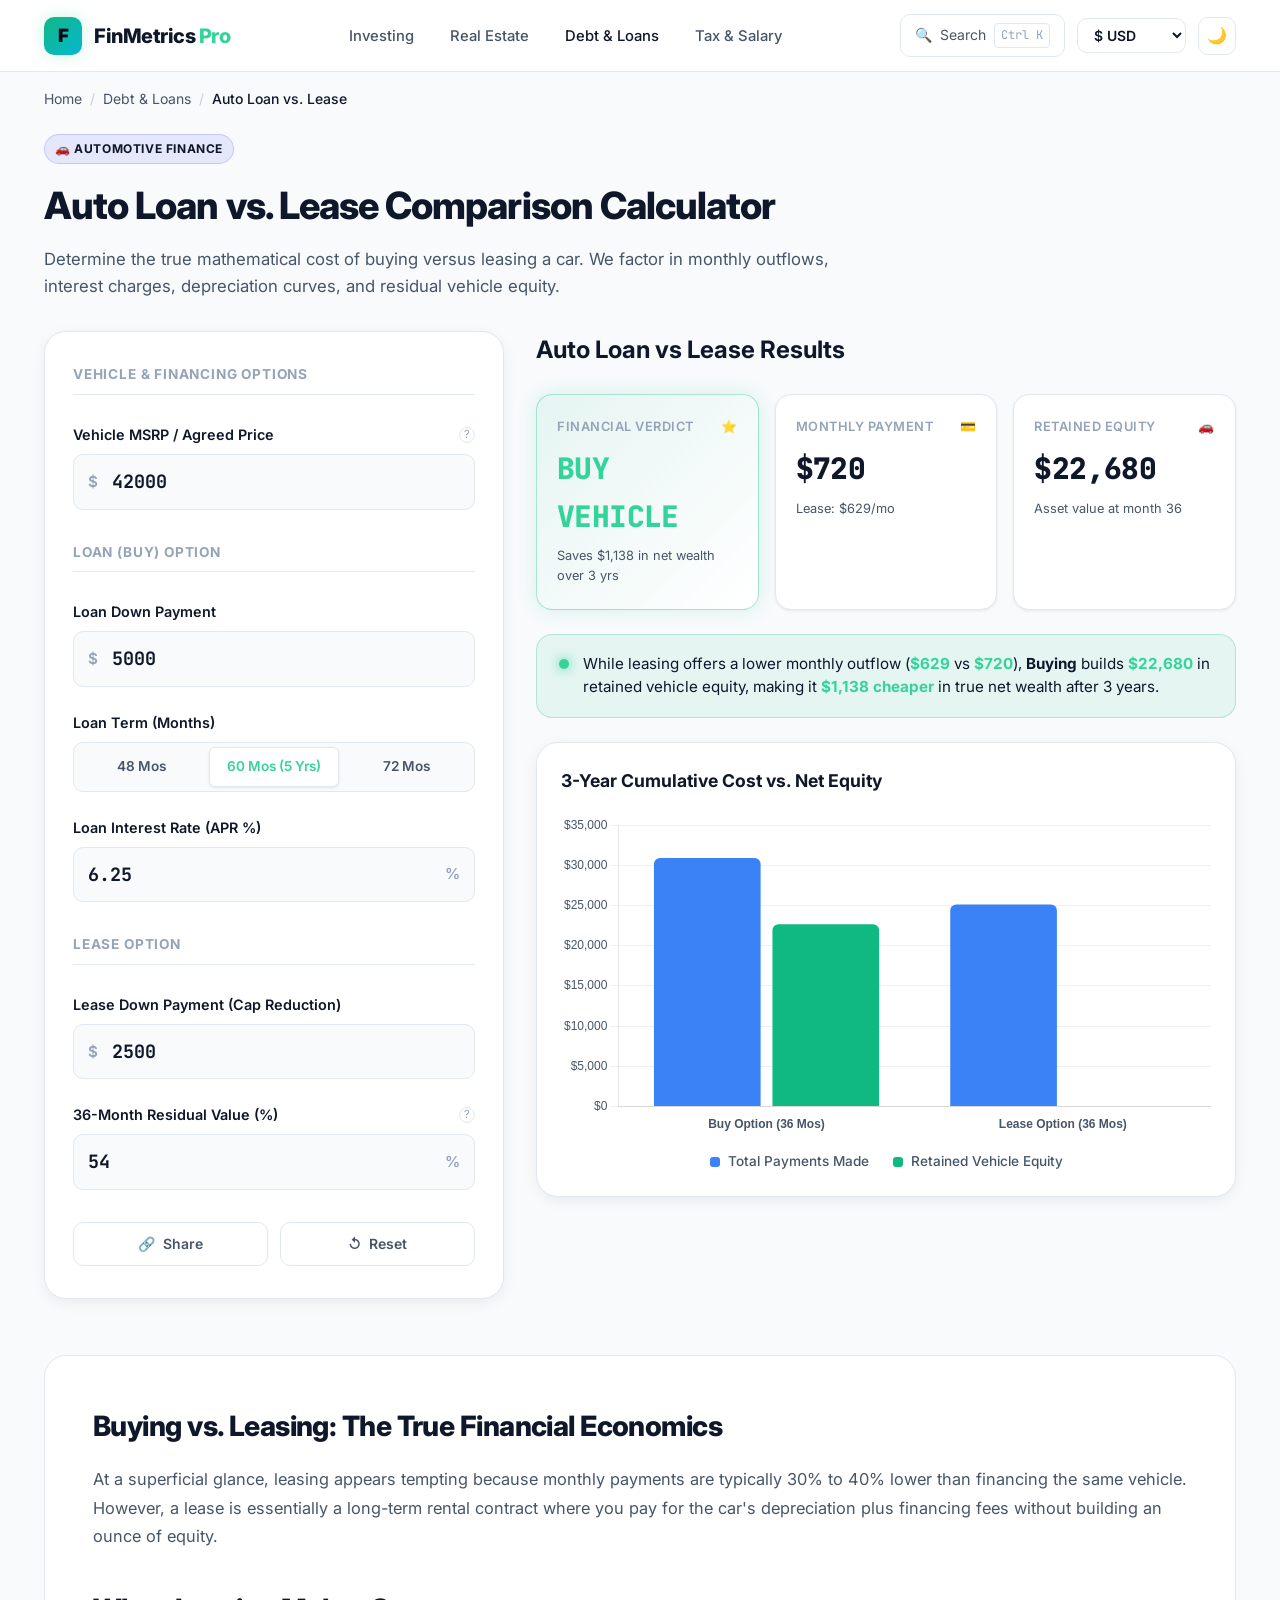
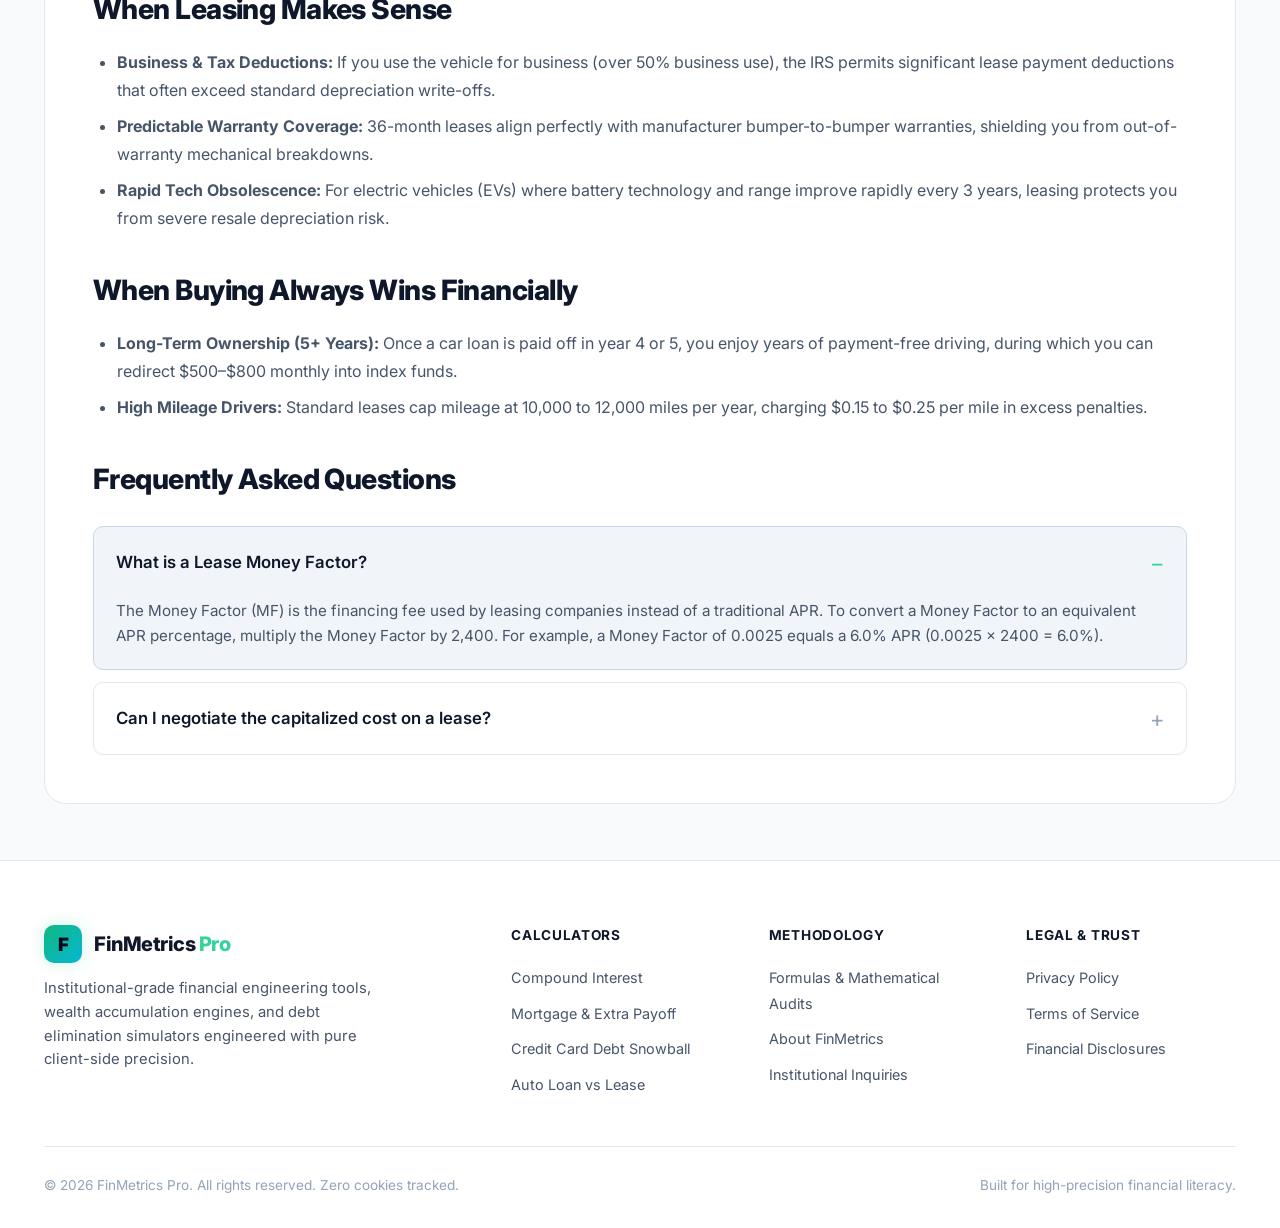
==== calculators/auto-loan-lease/index.html @ 44cbdade "feat: Initial release of FinMetrics Pro institutional financial intelligence suite" ====
<!DOCTYPE html>
<html lang="en" data-theme="dark">
<head>
  <meta charset="UTF-8">
  <meta name="viewport" content="width=device-width, initial-scale=1.0">
  <title>Auto Loan vs. Lease Decision Calculator — FinMetrics Pro</title>
  <meta name="description" content="Should you buy or lease a car? Calculate true net cost of vehicle ownership versus leasing over 3 to 5 years, factoring in depreciation and residual equity.">
  <link rel="canonical" href="https://finmetrics-pro.vercel.app/calculators/auto-loan-lease/">
  
  <link rel="preconnect" href="https://fonts.googleapis.com">
  <link rel="preconnect" href="https://fonts.gstatic.com" crossorigin>
  <link href="https://fonts.googleapis.com/css2?family=Inter:wght@400;500;600;700;800;900&family=JetBrains+Mono:wght@500;700;800&display=swap" rel="stylesheet">
  
  <link rel="stylesheet" href="../../assets/css/main.css">
  <link rel="stylesheet" href="../../assets/css/calculator.css">

  <script type="application/ld+json">
  {
    "@context": "https://schema.org",
    "@type": "WebApplication",
    "name": "Auto Loan vs. Lease Comparison Calculator",
    "applicationCategory": "FinanceApplication",
    "operatingSystem": "All",
    "offers": { "@type": "Offer", "price": "0", "priceCurrency": "USD" },
    "description": "Calculate and compare total net financial cost between purchasing a vehicle with an auto loan versus leasing."
  }
  </script>
</head>
<body>

  <!-- HEADER -->
  <header class="site-header">
    <div class="shell nav-container">
      <a href="../../index.html" class="brand-link" aria-label="FinMetrics Pro Home">
        <div class="brand-logo-icon">F</div>
        <div class="brand-name">FinMetrics <span>Pro</span></div>
      </a>

      <nav aria-label="Main Navigation">
        <ul class="nav-center-links">
          <li><a href="../../index.html#investing" class="nav-link">Investing</a></li>
          <li><a href="../../index.html#real-estate" class="nav-link">Real Estate</a></li>
          <li><a href="../../index.html#debt" class="nav-link active">Debt & Loans</a></li>
          <li><a href="../../index.html#tax" class="nav-link">Tax & Salary</a></li>
        </ul>
      </nav>

      <div class="nav-actions-cluster">
        <button class="search-trigger-btn" aria-label="Quick Search">
          <span>🔍</span>
          <span>Search</span>
          <span class="kbd-shortcut">Ctrl K</span>
        </button>

        <div class="currency-selector-wrap">
          <select id="currencySelect" class="currency-select" aria-label="Choose Display Currency">
            <option value="USD">$ USD</option>
            <option value="EUR">€ EUR</option>
            <option value="GBP">£ GBP</option>
            <option value="INR">₹ INR</option>
            <option value="CAD">CA$ CAD</option>
            <option value="AUD">A$ AUD</option>
          </select>
        </div>

        <button id="themeToggleBtn" class="theme-toggle-btn" aria-label="Toggle Dark/Light Mode">☀️</button>
      </div>
    </div>
  </header>

  <!-- MAIN -->
  <main class="shell" id="mainContent">

    <nav class="breadcrumb-nav" aria-label="Breadcrumb">
      <ol class="breadcrumbs">
        <li><a href="../../index.html">Home</a></li>
        <li class="sep">/</li>
        <li><a href="../../index.html#debt">Debt & Loans</a></li>
        <li class="sep">/</li>
        <li class="current">Auto Loan vs. Lease</li>
      </ol>
    </nav>

    <div class="calc-header-wrap">
      <span class="calc-title-badge" style="background:rgba(99,102,241,0.12);color:var(--indigo-400);border-color:rgba(99,102,241,0.25);">🚗 Automotive Finance</span>
      <h1 class="calc-main-title">Auto Loan vs. Lease Comparison Calculator</h1>
      <p class="calc-lead-desc">
        Determine the true mathematical cost of buying versus leasing a car. We factor in monthly outflows, interest charges, depreciation curves, and residual vehicle equity.
      </p>
    </div>

    <!-- WORKBENCH -->
    <div class="calc-workbench-grid">

      <!-- LEFT: Inputs -->
      <section class="calc-inputs-pane" aria-labelledby="autoInputsHeading">
        <h2 id="autoInputsHeading" class="input-group-title">Vehicle & Financing Options</h2>

        <!-- Vehicle Price -->
        <div class="form-field">
          <div class="field-label-row">
            <label for="carPrice" class="field-label">Vehicle MSRP / Agreed Price</label>
            <span class="field-help-icon" title="Agreed capitalized cost or vehicle sticker price">?</span>
          </div>
          <div class="input-control-box">
            <span class="input-affix currency-affix">$</span>
            <input type="number" id="carPrice" class="calc-number-input" value="42000" min="5000" max="250000" step="1000">
          </div>
        </div>

        <!-- Buy Loan Terms Group -->
        <h3 class="input-group-title" style="margin-top:8px;">Loan (Buy) Option</h3>

        <div class="form-field">
          <div class="field-label-row">
            <label for="loanDown" class="field-label">Loan Down Payment</label>
          </div>
          <div class="input-control-box">
            <span class="input-affix currency-affix">$</span>
            <input type="number" id="loanDown" class="calc-number-input" value="5000" min="0" max="50000" step="500">
          </div>
        </div>

        <div class="form-field">
          <label class="field-label">Loan Term (Months)</label>
          <div class="segmented-chips" id="loanTermChips">
            <button class="chip-btn" data-months="48">48 Mos</button>
            <button class="chip-btn active" data-months="60">60 Mos (5 Yrs)</button>
            <button class="chip-btn" data-months="72">72 Mos</button>
          </div>
          <input type="hidden" id="loanTermMonths" value="60">
        </div>

        <div class="form-field">
          <div class="field-label-row">
            <label for="loanRate" class="field-label">Loan Interest Rate (APR %)</label>
          </div>
          <div class="input-control-box">
            <input type="number" id="loanRate" class="calc-number-input no-prefix" value="6.25" min="0" max="25" step="0.25">
            <span class="input-affix">%</span>
          </div>
        </div>

        <!-- Lease Terms Group -->
        <h3 class="input-group-title" style="margin-top:8px;">Lease Option</h3>

        <div class="form-field">
          <div class="field-label-row">
            <label for="leaseDown" class="field-label">Lease Down Payment (Cap Reduction)</label>
          </div>
          <div class="input-control-box">
            <span class="input-affix currency-affix">$</span>
            <input type="number" id="leaseDown" class="calc-number-input" value="2500" min="0" max="20000" step="250">
          </div>
        </div>

        <div class="form-field">
          <div class="field-label-row">
            <label for="residualPct" class="field-label">36-Month Residual Value (%)</label>
            <span class="field-help-icon" title="Contractual percentage of MSRP the car is worth at lease end">?</span>
          </div>
          <div class="input-control-box">
            <input type="number" id="residualPct" class="calc-number-input no-prefix" value="54" min="20" max="80" step="1">
            <span class="input-affix">%</span>
          </div>
        </div>

        <!-- Actions -->
        <div class="calc-quick-actions">
          <button class="btn-calc-secondary" id="copyShareBtn">
            <span>🔗</span>
            <span>Share</span>
          </button>
          <button class="btn-calc-secondary" id="resetBtn">
            <span>↺</span>
            <span>Reset</span>
          </button>
        </div>
      </section>

      <!-- RIGHT: Visuals & Metrics -->
      <section class="calc-results-pane" aria-labelledby="autoResultsHeading">
        <h2 id="autoResultsHeading" class="sr-only">Auto Loan vs Lease Results</h2>

        <div class="primary-metrics-row">
          <div class="metric-card hero-metric">
            <div class="metric-label">
              <span>Financial Verdict</span>
              <span>⭐</span>
            </div>
            <div class="metric-val" id="resVerdict" style="color:var(--emerald-400);">BUY CAR</div>
            <div class="metric-sub" id="resVerdictSub">Saves $4,120 over 3 years</div>
          </div>

          <div class="metric-card">
            <div class="metric-label">
              <span>Monthly Payment</span>
              <span>💳</span>
            </div>
            <div class="metric-val" id="resMonthlyBuy">$719</div>
            <div class="metric-sub" id="resMonthlyLeaseSub">Lease: $498/mo</div>
          </div>

          <div class="metric-card">
            <div class="metric-label">
              <span>Retained Equity</span>
              <span>🚗</span>
            </div>
            <div class="metric-val" id="resRetainedEquity">$22,680</div>
            <div class="metric-sub">Asset value at month 36</div>
          </div>
        </div>

        <!-- Smart Insight Banner -->
        <div class="smart-insight-banner">
          <div class="insight-pulse-dot" aria-hidden="true"></div>
          <div class="insight-content-text" id="insightText">
            While leasing offers a lower monthly outflow (<b id="insLeaseMonthly">$498</b> vs <b id="insBuyMonthly">$719</b>), <strong>Buying</strong> builds <b id="insEquity">$22,680</b> in retained vehicle equity, making it <b id="insNetSavings">$4,120 cheaper</b> in true net wealth after 3 years.
          </div>
        </div>

        <!-- Chart Card -->
        <div class="chart-container-card">
          <div class="chart-card-header">
            <h3 class="chart-card-title">3-Year Cumulative Cost vs. Net Equity</h3>
          </div>

          <div class="chart-canvas-wrap">
            <canvas id="autoChart" role="img" aria-label="Comparison chart showing 3 year cumulative cost between buying and leasing"></canvas>
          </div>

          <div class="chart-legend-row">
            <div class="legend-item">
              <span class="legend-dot" style="background:#3b82f6;"></span>
              <span>Total Payments Made</span>
            </div>
            <div class="legend-item">
              <span class="legend-dot" style="background:#10b981;"></span>
              <span>Retained Vehicle Equity</span>
            </div>
          </div>
        </div>

      </section>
    </div>

    <!-- Editorial Guide (E-E-A-T AdSense Proof) -->
    <section class="editorial-content-section" aria-labelledby="guideHeading">
      <article class="editorial-article">
        <h2 id="guideHeading">Buying vs. Leasing: The True Financial Economics</h2>
        <p>
          At a superficial glance, leasing appears tempting because monthly payments are typically 30% to 40% lower than financing the same vehicle. However, a lease is essentially a long-term rental contract where you pay for the car's depreciation plus financing fees without building an ounce of equity.
        </p>

        <h2>When Leasing Makes Sense</h2>
        <ul>
          <li><strong>Business & Tax Deductions:</strong> If you use the vehicle for business (over 50% business use), the IRS permits significant lease payment deductions that often exceed standard depreciation write-offs.</li>
          <li><strong>Predictable Warranty Coverage:</strong> 36-month leases align perfectly with manufacturer bumper-to-bumper warranties, shielding you from out-of-warranty mechanical breakdowns.</li>
          <li><strong>Rapid Tech Obsolescence:</strong> For electric vehicles (EVs) where battery technology and range improve rapidly every 3 years, leasing protects you from severe resale depreciation risk.</li>
        </ul>

        <h2>When Buying Always Wins Financially</h2>
        <ul>
          <li><strong>Long-Term Ownership (5+ Years):</strong> Once a car loan is paid off in year 4 or 5, you enjoy years of payment-free driving, during which you can redirect $500–$800 monthly into index funds.</li>
          <li><strong>High Mileage Drivers:</strong> Standard leases cap mileage at 10,000 to 12,000 miles per year, charging $0.15 to $0.25 per mile in excess penalties.</li>
        </ul>

        <h2>Frequently Asked Questions</h2>
        <div class="faq-accordion-wrap">
          <details class="faq-item" open>
            <summary class="faq-question">What is a Lease Money Factor?</summary>
            <div class="faq-answer">
              The Money Factor (MF) is the financing fee used by leasing companies instead of a traditional APR. To convert a Money Factor to an equivalent APR percentage, multiply the Money Factor by 2,400. For example, a Money Factor of 0.0025 equals a 6.0% APR (0.0025 × 2400 = 6.0%).
            </div>
          </details>

          <details class="faq-item">
            <summary class="faq-question">Can I negotiate the capitalized cost on a lease?</summary>
            <div class="faq-answer">
              Yes. Contrary to popular belief, the vehicle purchase price (Gross Capitalized Cost) is fully negotiable on a lease just as it is when paying cash or taking out a loan. Only the residual value percentage is set firmly by the manufacturer's financing division.
            </div>
          </details>
        </div>
      </article>
    </section>

  </main>

  <!-- FOOTER -->
  <footer class="site-footer">
    <div class="shell">
      <div class="footer-top-grid">
        <div>
          <div class="brand-link">
            <div class="brand-logo-icon">F</div>
            <div class="brand-name">FinMetrics <span>Pro</span></div>
          </div>
          <p class="footer-brand-bio">
            Institutional-grade financial engineering tools, wealth accumulation engines, and debt elimination simulators engineered with pure client-side precision.
          </p>
        </div>

        <div>
          <h4 class="footer-col-title">Calculators</h4>
          <ul class="footer-links">
            <li><a href="../compound-interest/index.html">Compound Interest</a></li>
            <li><a href="../mortgage-payoff/index.html">Mortgage & Extra Payoff</a></li>
            <li><a href="../debt-payoff/index.html">Credit Card Debt Snowball</a></li>
            <li><a href="index.html">Auto Loan vs Lease</a></li>
          </ul>
        </div>

        <div>
          <h4 class="footer-col-title">Methodology</h4>
          <ul class="footer-links">
            <li><a href="../../methodology.html">Formulas & Mathematical Audits</a></li>
            <li><a href="../../about.html">About FinMetrics</a></li>
            <li><a href="../../contact.html">Institutional Inquiries</a></li>
          </ul>
        </div>

        <div>
          <h4 class="footer-col-title">Legal & Trust</h4>
          <ul class="footer-links">
            <li><a href="../../privacy.html">Privacy Policy</a></li>
            <li><a href="../../terms.html">Terms of Service</a></li>
            <li><a href="../../disclaimer.html">Financial Disclosures</a></li>
          </ul>
        </div>
      </div>

      <div class="footer-bottom-bar">
        <div>© 2026 FinMetrics Pro. All rights reserved. Zero cookies tracked.</div>
        <div>Built for high-precision financial literacy.</div>
      </div>
    </div>
  </footer>

  <script src="../../assets/js/chart.min.js"></script>
  <script src="../../assets/js/core.js"></script>
  <script src="../../assets/js/math-utils.js"></script>
  <script src="app.js"></script>
</body>
</html>
---- assets/css/main.css ----
/* ==========================================================================
   FINMETRICS PRO — INSTITUTIONAL DESIGN SYSTEM
   Modern High-Performance Fintech Typography, Spacing & Theming
   ========================================================================== */

:root {
  /* Brand Palettes */
  --emerald-500: #10b981;
  --emerald-600: #059669;
  --emerald-400: #34d399;
  --emerald-glow: rgba(16, 185, 129, 0.2);

  --cyan-500: #06b6d4;
  --cyan-600: #0891b2;
  --cyan-glow: rgba(6, 182, 212, 0.2);

  --indigo-500: #6366f1;
  --indigo-600: #4f46e5;
  --amber-500: #f59e0b;
  --rose-500: #f43f5e;

  /* Neutral Dark Theme (Default) */
  --bg-base: #060913;
  --bg-surface: #0c1222;
  --bg-card: #131c31;
  --bg-card-hover: #18233e;
  --bg-input: #090e1c;
  --border-subtle: #1c2742;
  --border-focus: #10b981;
  --border-hover: #2b3b60;

  --text-primary: #f8fafc;
  --text-secondary: #94a3b8;
  --text-muted: #64748b;
  --text-inverse: #020617;

  /* Typography */
  --font-sans: 'Inter', -apple-system, BlinkMacSystemFont, 'Segoe UI', Roboto, Helvetica, Arial, sans-serif;
  --font-mono: 'JetBrains Mono', ui-monospace, SFMono-Regular, Menlo, Monaco, Consolas, monospace;

  /* Elevation */
  --shadow-sm: 0 1px 2px rgba(0, 0, 0, 0.3);
  --shadow-md: 0 4px 14px -2px rgba(0, 0, 0, 0.5), 0 2px 6px -1px rgba(0, 0, 0, 0.3);
  --shadow-lg: 0 12px 28px -4px rgba(0, 0, 0, 0.6), 0 4px 12px -2px rgba(0, 0, 0, 0.4);
  --shadow-glow: 0 0 24px var(--emerald-glow);

  /* Layout */
  --radius-sm: 6px;
  --radius-md: 10px;
  --radius-lg: 16px;
  --radius-xl: 22px;
  --container-max: 1240px;
  --nav-height: 72px;

  --transition-fast: 150ms cubic-bezier(0.4, 0, 0.2, 1);
  --transition-normal: 250ms cubic-bezier(0.4, 0, 0.2, 1);
}

[data-theme="light"] {
  --bg-base: #f8fafc;
  --bg-surface: #ffffff;
  --bg-card: #ffffff;
  --bg-card-hover: #f1f5f9;
  --bg-input: #f8fafc;
  --border-subtle: #e2e8f0;
  --border-focus: #059669;
  --border-hover: #cbd5e1;

  --text-primary: #0f172a;
  --text-secondary: #475569;
  --text-muted: #94a3b8;
  --text-inverse: #ffffff;

  --shadow-sm: 0 1px 3px rgba(0, 0, 0, 0.08);
  --shadow-md: 0 4px 16px -2px rgba(15, 23, 42, 0.08);
  --shadow-lg: 0 12px 32px -4px rgba(15, 23, 42, 0.12);
  --shadow-glow: 0 0 20px rgba(16, 185, 129, 0.15);
}

/* ==========================================================================
   RESET & BASE STYLES
   ========================================================================== */
*, *::before, *::after {
  box-sizing: border-box;
  margin: 0;
  padding: 0;
}

html {
  font-family: var(--font-sans);
  font-size: 16px;
  line-height: 1.6;
  scroll-behavior: smooth;
  -webkit-font-smoothing: antialiased;
  -moz-osx-font-smoothing: grayscale;
}

body {
  background-color: var(--bg-base);
  color: var(--text-primary);
  min-height: 100vh;
  display: flex;
  flex-direction: column;
  overflow-x: hidden;
  transition: background-color var(--transition-normal), color var(--transition-normal);
}

a {
  color: inherit;
  text-decoration: none;
}

img, svg {
  display: block;
  max-width: 100%;
}

button, input, select, textarea {
  font: inherit;
  color: inherit;
  border: none;
  background: none;
}

button {
  cursor: pointer;
}

.shell {
  width: 100%;
  max-width: var(--container-max);
  margin-left: auto;
  margin-right: auto;
  padding-left: 24px;
  padding-right: 24px;
}

/* Tabular figures for money/percentages */
.tnum {
  font-variant-numeric: tabular-nums;
  font-feature-settings: "tnum";
}

/* ==========================================================================
   HEADER & NAVIGATION
   ========================================================================== */
.site-header {
  position: sticky;
  top: 0;
  z-index: 100;
  height: var(--nav-height);
  background-color: rgba(6, 9, 19, 0.85);
  backdrop-filter: blur(16px);
  -webkit-backdrop-filter: blur(16px);
  border-bottom: 1px solid var(--border-subtle);
  transition: background-color var(--transition-normal), border-color var(--transition-normal);
}

[data-theme="light"] .site-header {
  background-color: rgba(255, 255, 255, 0.88);
}

.nav-container {
  display: flex;
  align-items: center;
  justify-content: space-between;
  height: 100%;
}

.brand-link {
  display: flex;
  align-items: center;
  gap: 12px;
  font-weight: 800;
  font-size: 1.25rem;
  letter-spacing: -0.025em;
  color: var(--text-primary);
}

.brand-logo-icon {
  width: 38px;
  height: 38px;
  border-radius: 10px;
  background: linear-gradient(135deg, var(--emerald-500), var(--cyan-500));
  display: flex;
  align-items: center;
  justify-content: center;
  color: #020617;
  font-weight: 900;
  font-size: 1.15rem;
  box-shadow: 0 0 16px var(--emerald-glow);
}

.brand-name span {
  color: var(--emerald-400);
}

.nav-center-links {
  display: flex;
  align-items: center;
  gap: 8px;
  list-style: none;
}

.nav-link {
  padding: 8px 14px;
  border-radius: var(--radius-sm);
  font-size: 0.925rem;
  font-weight: 500;
  color: var(--text-secondary);
  transition: color var(--transition-fast), background-color var(--transition-fast);
}

.nav-link:hover, .nav-link.active {
  color: var(--text-primary);
  background-color: var(--bg-card);
}

.nav-link.badge-link {
  display: flex;
  align-items: center;
  gap: 6px;
}

.nav-badge {
  font-size: 0.7rem;
  font-weight: 700;
  padding: 2px 6px;
  border-radius: 999px;
  background-color: rgba(16, 185, 129, 0.15);
  color: var(--emerald-400);
  border: 1px solid rgba(16, 185, 129, 0.3);
  text-transform: uppercase;
}

.nav-actions-cluster {
  display: flex;
  align-items: center;
  gap: 12px;
}

/* Quick Search Button */
.search-trigger-btn {
  display: flex;
  align-items: center;
  gap: 8px;
  padding: 8px 14px;
  background-color: var(--bg-surface);
  border: 1px solid var(--border-subtle);
  border-radius: var(--radius-md);
  color: var(--text-secondary);
  font-size: 0.875rem;
  cursor: pointer;
  transition: all var(--transition-fast);
}

.search-trigger-btn:hover {
  border-color: var(--border-hover);
  color: var(--text-primary);
  background-color: var(--bg-card);
}

.kbd-shortcut {
  font-size: 0.75rem;
  font-family: var(--font-mono);
  background: var(--bg-card);
  padding: 2px 6px;
  border-radius: 4px;
  border: 1px solid var(--border-subtle);
  color: var(--text-muted);
}

/* Currency Picker */
.currency-selector-wrap {
  position: relative;
}

.currency-select {
  padding: 7px 12px;
  background-color: var(--bg-surface);
  border: 1px solid var(--border-subtle);
  border-radius: var(--radius-md);
  font-size: 0.875rem;
  font-weight: 600;
  color: var(--text-primary);
  cursor: pointer;
  outline: none;
  transition: all var(--transition-fast);
}

.currency-select:hover, .currency-select:focus {
  border-color: var(--emerald-500);
  background-color: var(--bg-card);
}

/* Theme Toggle Button */
.theme-toggle-btn {
  width: 38px;
  height: 38px;
  border-radius: var(--radius-md);
  display: flex;
  align-items: center;
  justify-content: center;
  background-color: var(--bg-surface);
  border: 1px solid var(--border-subtle);
  color: var(--text-secondary);
  cursor: pointer;
  transition: all var(--transition-fast);
}

.theme-toggle-btn:hover {
  color: var(--emerald-400);
  border-color: var(--border-hover);
  background-color: var(--bg-card);
}

/* Mobile Toggle */
.mobile-nav-toggle {
  display: none;
  width: 40px;
  height: 40px;
  align-items: center;
  justify-content: center;
  border-radius: var(--radius-md);
  background: var(--bg-surface);
  border: 1px solid var(--border-subtle);
  font-size: 1.25rem;
}

/* ==========================================================================
   HERO / BANNER SECTION
   ========================================================================== */
.hero-section {
  padding: 64px 0 48px;
  position: relative;
  overflow: hidden;
}

.hero-glow-bg {
  position: absolute;
  top: -120px;
  left: 50%;
  transform: translateX(-50%);
  width: 800px;
  height: 360px;
  background: radial-gradient(circle, var(--emerald-glow) 0%, rgba(6, 182, 212, 0.08) 50%, transparent 70%);
  pointer-events: none;
  z-index: 0;
}

.hero-content {
  position: relative;
  z-index: 1;
  text-align: center;
  max-width: 820px;
  margin: 0 auto;
}

.hero-badge-pill {
  display: inline-flex;
  align-items: center;
  gap: 8px;
  padding: 6px 16px;
  border-radius: 999px;
  background: rgba(16, 185, 129, 0.1);
  border: 1px solid rgba(16, 185, 129, 0.25);
  font-size: 0.85rem;
  font-weight: 600;
  color: var(--emerald-400);
  margin-bottom: 24px;
}

.hero-title {
  font-size: 3.25rem;
  font-weight: 900;
  line-height: 1.15;
  letter-spacing: -0.035em;
  margin-bottom: 20px;
}

.hero-title .gradient-text {
  background: linear-gradient(135deg, #ffffff 30%, var(--emerald-400) 100%);
  -webkit-background-clip: text;
  -webkit-text-fill-color: transparent;
}

[data-theme="light"] .hero-title .gradient-text {
  background: linear-gradient(135deg, #0f172a 40%, var(--emerald-600) 100%);
  -webkit-background-clip: text;
  -webkit-text-fill-color: transparent;
}

.hero-sub {
  font-size: 1.18rem;
  color: var(--text-secondary);
  line-height: 1.65;
  margin-bottom: 36px;
}

.hero-stats-row {
  display: flex;
  align-items: center;
  justify-content: center;
  gap: 36px;
  padding: 20px;
  background: var(--bg-surface);
  border: 1px solid var(--border-subtle);
  border-radius: var(--radius-lg);
  box-shadow: var(--shadow-sm);
  max-width: 680px;
  margin: 0 auto;
}

.hero-stat-item {
  text-align: center;
}

.hero-stat-val {
  font-size: 1.5rem;
  font-weight: 800;
  font-family: var(--font-mono);
  color: var(--text-primary);
}

.hero-stat-lbl {
  font-size: 0.8rem;
  font-weight: 600;
  color: var(--text-muted);
  text-transform: uppercase;
  letter-spacing: 0.04em;
}

/* ==========================================================================
   CATEGORY GRID & TOOL CARDS
   ========================================================================== */
.section-wrap {
  padding: 48px 0;
}

.section-head {
  display: flex;
  align-items: flex-end;
  justify-content: space-between;
  margin-bottom: 32px;
}

.section-head-title {
  font-size: 1.85rem;
  font-weight: 800;
  letter-spacing: -0.02em;
  margin-bottom: 6px;
}

.section-head-sub {
  font-size: 0.95rem;
  color: var(--text-secondary);
}

.tool-grid {
  display: grid;
  grid-template-columns: repeat(auto-fill, minmax(360px, 1fr));
  gap: 24px;
}

.tool-card {
  background: var(--bg-surface);
  border: 1px solid var(--border-subtle);
  border-radius: var(--radius-lg);
  padding: 28px;
  display: flex;
  flex-direction: column;
  transition: all var(--transition-normal);
  position: relative;
  overflow: hidden;
}

.tool-card:hover {
  transform: translateY(-4px);
  border-color: var(--emerald-500);
  box-shadow: var(--shadow-glow), var(--shadow-md);
  background: var(--bg-card);
}

.tool-card-icon {
  width: 50px;
  height: 50px;
  border-radius: var(--radius-md);
  background: var(--bg-card);
  border: 1px solid var(--border-subtle);
  display: flex;
  align-items: center;
  justify-content: center;
  font-size: 1.5rem;
  margin-bottom: 18px;
  transition: transform var(--transition-fast);
}

.tool-card:hover .tool-card-icon {
  transform: scale(1.1);
}

.tool-card-badge {
  position: absolute;
  top: 20px;
  right: 20px;
  font-size: 0.725rem;
  font-weight: 700;
  padding: 3px 8px;
  border-radius: 999px;
  text-transform: uppercase;
  background: rgba(6, 182, 212, 0.12);
  color: var(--cyan-400);
  border: 1px solid rgba(6, 182, 212, 0.25);
}

.tool-card-title {
  font-size: 1.25rem;
  font-weight: 700;
  letter-spacing: -0.015em;
  margin-bottom: 10px;
}

.tool-card-desc {
  font-size: 0.925rem;
  color: var(--text-secondary);
  line-height: 1.55;
  margin-bottom: 24px;
  flex: 1;
}

.tool-card-footer {
  display: flex;
  align-items: center;
  justify-content: space-between;
  padding-top: 16px;
  border-top: 1px solid var(--border-subtle);
}

.tool-card-meta {
  font-size: 0.8rem;
  font-family: var(--font-mono);
  color: var(--text-muted);
}

.tool-card-btn {
  display: inline-flex;
  align-items: center;
  gap: 6px;
  font-size: 0.9rem;
  font-weight: 600;
  color: var(--emerald-400);
  transition: gap var(--transition-fast);
}

.tool-card:hover .tool-card-btn {
  gap: 10px;
  color: var(--emerald-300);
}

/* ==========================================================================
   FOOTER
   ========================================================================== */
.site-footer {
  margin-top: auto;
  background: var(--bg-surface);
  border-top: 1px solid var(--border-subtle);
  padding: 64px 0 32px;
}

.footer-top-grid {
  display: grid;
  grid-template-columns: 2fr 1fr 1fr 1fr;
  gap: 48px;
  margin-bottom: 48px;
}

.footer-brand-bio {
  font-size: 0.925rem;
  color: var(--text-secondary);
  margin-top: 14px;
  line-height: 1.6;
  max-width: 340px;
}

.footer-col-title {
  font-size: 0.85rem;
  font-weight: 700;
  text-transform: uppercase;
  letter-spacing: 0.05em;
  color: var(--text-primary);
  margin-bottom: 18px;
}

.footer-links {
  list-style: none;
  display: flex;
  flex-direction: column;
  gap: 10px;
}

.footer-links a {
  font-size: 0.9rem;
  color: var(--text-secondary);
  transition: color var(--transition-fast);
}

.footer-links a:hover {
  color: var(--emerald-400);
}

.footer-bottom-bar {
  display: flex;
  align-items: center;
  justify-content: space-between;
  padding-top: 28px;
  border-top: 1px solid var(--border-subtle);
  font-size: 0.85rem;
  color: var(--text-muted);
}

.footer-disclaimer-box {
  margin-top: 24px;
  padding: 16px;
  background: var(--bg-card);
  border-radius: var(--radius-sm);
  border: 1px solid var(--border-subtle);
  font-size: 0.8rem;
  color: var(--text-muted);
  line-height: 1.5;
}

/* ==========================================================================
   RESPONSIVE QUERIES
   ========================================================================== */
@media (max-width: 1024px) {
  .hero-title {
    font-size: 2.75rem;
  }
  .footer-top-grid {
    grid-template-columns: 1fr 1fr;
    gap: 36px;
  }
}

@media (max-width: 768px) {
  .nav-center-links, .search-trigger-btn {
    display: none;
  }
  .mobile-nav-toggle {
    display: flex;
  }
  .hero-title {
    font-size: 2.15rem;
  }
  .hero-stats-row {
    flex-direction: column;
    gap: 16px;
  }
  .tool-grid {
    grid-template-columns: 1fr;
  }
  .footer-top-grid {
    grid-template-columns: 1fr;
  }
  .footer-bottom-bar {
    flex-direction: column;
    gap: 14px;
    text-align: center;
  }
}
---- assets/css/calculator.css ----
/* ==========================================================================
   FINMETRICS PRO — CALCULATOR WORKBENCH DESIGN SYSTEM
   Two-Column Responsive Architecture, Interactive Sliders, Charts & Tables
   ========================================================================== */

/* Breadcrumb Navigation */
.breadcrumb-nav {
  padding: 16px 0 24px;
}

.breadcrumbs {
  display: flex;
  align-items: center;
  gap: 8px;
  list-style: none;
  font-size: 0.875rem;
  color: var(--text-muted);
}

.breadcrumbs a {
  color: var(--text-secondary);
  transition: color var(--transition-fast);
}

.breadcrumbs a:hover {
  color: var(--emerald-400);
}

.breadcrumbs .sep {
  opacity: 0.5;
}

.breadcrumbs .current {
  color: var(--text-primary);
  font-weight: 500;
}

/* Calculator Header */
.calc-header-wrap {
  margin-bottom: 32px;
}

.calc-title-badge {
  display: inline-flex;
  align-items: center;
  gap: 6px;
  font-size: 0.75rem;
  font-weight: 700;
  text-transform: uppercase;
  letter-spacing: 0.05em;
  padding: 4px 10px;
  border-radius: 999px;
  background: rgba(16, 185, 129, 0.12);
  color: var(--emerald-400);
  border: 1px solid rgba(16, 185, 129, 0.25);
  margin-bottom: 12px;
}

.calc-main-title {
  font-size: 2.35rem;
  font-weight: 800;
  letter-spacing: -0.025em;
  margin-bottom: 10px;
}

.calc-lead-desc {
  font-size: 1.05rem;
  color: var(--text-secondary);
  max-width: 840px;
  line-height: 1.6;
}

/* ==========================================================================
   TWO-COLUMN WORKBENCH
   ========================================================================== */
.calc-workbench-grid {
  display: grid;
  grid-template-columns: 460px 1fr;
  gap: 32px;
  align-items: start;
  margin-bottom: 56px;
}

/* Left Pane: Inputs Panel */
.calc-inputs-pane {
  background: var(--bg-surface);
  border: 1px solid var(--border-subtle);
  border-radius: var(--radius-xl);
  padding: 32px 28px;
  box-shadow: var(--shadow-md);
  display: flex;
  flex-direction: column;
  gap: 24px;
}

.input-group-title {
  font-size: 0.85rem;
  font-weight: 700;
  text-transform: uppercase;
  letter-spacing: 0.06em;
  color: var(--text-muted);
  padding-bottom: 8px;
  border-bottom: 1px solid var(--border-subtle);
  margin-bottom: 4px;
}

.form-field {
  display: flex;
  flex-direction: column;
  gap: 8px;
}

.field-label-row {
  display: flex;
  align-items: center;
  justify-content: space-between;
}

.field-label {
  font-size: 0.9rem;
  font-weight: 600;
  color: var(--text-primary);
  display: flex;
  align-items: center;
  gap: 6px;
}

.field-help-icon {
  display: inline-flex;
  align-items: center;
  justify-content: center;
  width: 16px;
  height: 16px;
  border-radius: 50%;
  background: var(--bg-card);
  color: var(--text-muted);
  font-size: 0.7rem;
  cursor: help;
  border: 1px solid var(--border-subtle);
}

.input-control-box {
  position: relative;
  display: flex;
  align-items: center;
  background: var(--bg-input);
  border: 1.5px solid var(--border-subtle);
  border-radius: var(--radius-md);
  transition: all var(--transition-fast);
}

.input-control-box:focus-within {
  border-color: var(--emerald-500);
  box-shadow: 0 0 0 3px var(--emerald-glow);
  background: var(--bg-card);
}

.input-affix {
  padding: 0 14px;
  font-size: 0.95rem;
  font-weight: 600;
  color: var(--text-muted);
  user-select: none;
}

.calc-number-input {
  flex: 1;
  padding: 12px 14px 12px 0;
  font-family: var(--font-mono);
  font-size: 1.15rem;
  font-weight: 700;
  color: var(--text-primary);
  outline: none;
  width: 100%;
}

.calc-number-input.no-prefix {
  padding-left: 14px;
}

/* Modern Range Slider */
.range-slider-wrap {
  margin-top: 4px;
}

.calc-range-slider {
  -webkit-appearance: none;
  appearance: none;
  width: 100%;
  height: 6px;
  background: var(--border-subtle);
  border-radius: 999px;
  outline: none;
  cursor: pointer;
  transition: background var(--transition-fast);
}

.calc-range-slider::-webkit-slider-thumb {
  -webkit-appearance: none;
  appearance: none;
  width: 18px;
  height: 18px;
  border-radius: 50%;
  background: var(--emerald-400);
  border: 2px solid #020617;
  box-shadow: 0 0 10px var(--emerald-glow);
  cursor: pointer;
  transition: transform var(--transition-fast);
}

.calc-range-slider::-webkit-slider-thumb:hover {
  transform: scale(1.2);
}

.calc-range-slider::-moz-range-thumb {
  width: 18px;
  height: 18px;
  border-radius: 50%;
  background: var(--emerald-400);
  border: 2px solid #020617;
  cursor: pointer;
}

.slider-limits {
  display: flex;
  justify-content: space-between;
  font-size: 0.75rem;
  font-family: var(--font-mono);
  color: var(--text-muted);
  margin-top: 4px;
}

/* Button Group / Radio Chips */
.segmented-chips {
  display: flex;
  background: var(--bg-input);
  border: 1px solid var(--border-subtle);
  border-radius: var(--radius-md);
  padding: 4px;
  gap: 4px;
}

.chip-btn {
  flex: 1;
  padding: 8px 12px;
  border-radius: var(--radius-sm);
  font-size: 0.85rem;
  font-weight: 600;
  color: var(--text-secondary);
  text-align: center;
  transition: all var(--transition-fast);
}

.chip-btn.active {
  background: var(--bg-card);
  color: var(--emerald-400);
  box-shadow: var(--shadow-sm);
  border: 1px solid var(--border-subtle);
}

/* Actions Row in Left Pane */
.calc-quick-actions {
  display: flex;
  gap: 12px;
  margin-top: 8px;
}

.btn-calc-secondary {
  flex: 1;
  display: inline-flex;
  align-items: center;
  justify-content: center;
  gap: 8px;
  padding: 10px 16px;
  background: var(--bg-card);
  border: 1px solid var(--border-subtle);
  border-radius: var(--radius-md);
  font-size: 0.875rem;
  font-weight: 600;
  color: var(--text-secondary);
  transition: all var(--transition-fast);
}

.btn-calc-secondary:hover {
  border-color: var(--border-hover);
  color: var(--text-primary);
  background: var(--bg-card-hover);
}

/* ==========================================================================
   RIGHT PANE: RESULTS & VISUALIZATIONS
   ========================================================================== */
.calc-results-pane {
  display: flex;
  flex-direction: column;
  gap: 24px;
}

/* Primary Metric Cards Grid */
.primary-metrics-row {
  display: grid;
  grid-template-columns: repeat(3, 1fr);
  gap: 16px;
}

.metric-card {
  background: var(--bg-surface);
  border: 1px solid var(--border-subtle);
  border-radius: var(--radius-lg);
  padding: 22px 20px;
  box-shadow: var(--shadow-sm);
  position: relative;
  overflow: hidden;
}

.metric-card.hero-metric {
  background: linear-gradient(135deg, rgba(16, 185, 129, 0.08) 0%, var(--bg-surface) 100%);
  border-color: rgba(16, 185, 129, 0.35);
  box-shadow: var(--shadow-glow);
}

.metric-label {
  font-size: 0.8rem;
  font-weight: 600;
  color: var(--text-muted);
  text-transform: uppercase;
  letter-spacing: 0.04em;
  margin-bottom: 8px;
  display: flex;
  align-items: center;
  justify-content: space-between;
}

.metric-val {
  font-size: 1.85rem;
  font-weight: 800;
  font-family: var(--font-mono);
  color: var(--text-primary);
  letter-spacing: -0.02em;
}

.metric-card.hero-metric .metric-val {
  color: var(--emerald-400);
}

.metric-sub {
  font-size: 0.8rem;
  color: var(--text-secondary);
  margin-top: 6px;
}

/* Smart Insight Callout Banner */
.smart-insight-banner {
  display: flex;
  align-items: flex-start;
  gap: 14px;
  padding: 18px 22px;
  border-radius: var(--radius-lg);
  background: rgba(16, 185, 129, 0.08);
  border: 1px solid rgba(16, 185, 129, 0.25);
  color: var(--text-primary);
}

.insight-pulse-dot {
  width: 10px;
  height: 10px;
  border-radius: 50%;
  background: var(--emerald-400);
  box-shadow: 0 0 12px var(--emerald-400);
  margin-top: 6px;
  flex-shrink: 0;
  animation: pulseGlow 2s infinite;
}

@keyframes pulseGlow {
  0% { transform: scale(0.95); opacity: 0.7; }
  50% { transform: scale(1.2); opacity: 1; }
  100% { transform: scale(0.95); opacity: 0.7; }
}

.insight-content-text {
  font-size: 0.95rem;
  line-height: 1.5;
}

.insight-content-text b {
  color: var(--emerald-400);
}

/* Chart Container Card */
.chart-container-card {
  background: var(--bg-surface);
  border: 1px solid var(--border-subtle);
  border-radius: var(--radius-xl);
  padding: 24px;
  box-shadow: var(--shadow-md);
}

.chart-card-header {
  display: flex;
  align-items: center;
  justify-content: space-between;
  margin-bottom: 20px;
}

.chart-card-title {
  font-size: 1.1rem;
  font-weight: 700;
  color: var(--text-primary);
}

.chart-canvas-wrap {
  position: relative;
  height: 320px;
  width: 100%;
}

/* Breakdown Legends */
.chart-legend-row {
  display: flex;
  align-items: center;
  justify-content: center;
  gap: 24px;
  margin-top: 16px;
  font-size: 0.85rem;
  font-weight: 500;
  color: var(--text-secondary);
}

.legend-item {
  display: flex;
  align-items: center;
  gap: 8px;
}

.legend-dot {
  width: 10px;
  height: 10px;
  border-radius: 3px;
}

/* ==========================================================================
   AMORTIZATION & BREAKDOWN TABLE
   ========================================================================== */
.schedule-table-card {
  background: var(--bg-surface);
  border: 1px solid var(--border-subtle);
  border-radius: var(--radius-xl);
  padding: 28px;
  box-shadow: var(--shadow-md);
  margin-bottom: 56px;
}

.table-head-cluster {
  display: flex;
  align-items: center;
  justify-content: space-between;
  margin-bottom: 20px;
}

.table-title {
  font-size: 1.25rem;
  font-weight: 700;
}

.table-actions-cluster {
  display: flex;
  align-items: center;
  gap: 12px;
}

.table-responsive-box {
  overflow-x: auto;
  max-height: 480px;
  border: 1px solid var(--border-subtle);
  border-radius: var(--radius-md);
}

.fin-data-table {
  width: 100%;
  border-collapse: collapse;
  text-align: right;
  font-size: 0.9rem;
}

.fin-data-table th, .fin-data-table td {
  padding: 12px 16px;
  border-bottom: 1px solid var(--border-subtle);
}

.fin-data-table th {
  background: var(--bg-card);
  color: var(--text-muted);
  font-weight: 700;
  font-size: 0.78rem;
  text-transform: uppercase;
  letter-spacing: 0.05em;
  position: sticky;
  top: 0;
  z-index: 10;
}

.fin-data-table td {
  font-family: var(--font-mono);
  color: var(--text-primary);
}

.fin-data-table tr:hover td {
  background: var(--bg-card-hover);
}

.fin-data-table th:first-child, .fin-data-table td:first-child {
  text-align: left;
}

/* ==========================================================================
   EDITORIAL & METHODOLOGY SECTION (E-E-A-T)
   ========================================================================== */
.editorial-content-section {
  background: var(--bg-surface);
  border: 1px solid var(--border-subtle);
  border-radius: var(--radius-xl);
  padding: 48px;
  margin-bottom: 56px;
}

.editorial-article h2 {
  font-size: 1.75rem;
  font-weight: 800;
  letter-spacing: -0.02em;
  margin-top: 36px;
  margin-bottom: 16px;
  color: var(--text-primary);
}

.editorial-article h2:first-child {
  margin-top: 0;
}

.editorial-article h3 {
  font-size: 1.25rem;
  font-weight: 700;
  margin-top: 24px;
  margin-bottom: 12px;
  color: var(--text-primary);
}

.editorial-article p {
  font-size: 1.025rem;
  color: var(--text-secondary);
  line-height: 1.75;
  margin-bottom: 20px;
}

.editorial-article ul, .editorial-article ol {
  margin-left: 24px;
  margin-bottom: 24px;
  color: var(--text-secondary);
  line-height: 1.75;
}

.editorial-article li {
  margin-bottom: 8px;
}

/* Mathematical Formula Callout Box */
.formula-callout-box {
  background: var(--bg-card);
  border-left: 4px solid var(--emerald-500);
  border-radius: 0 var(--radius-md) var(--radius-md) 0;
  padding: 24px;
  margin: 28px 0;
  border-top: 1px solid var(--border-subtle);
  border-right: 1px solid var(--border-subtle);
  border-bottom: 1px solid var(--border-subtle);
}

.formula-title {
  font-size: 0.85rem;
  font-weight: 700;
  text-transform: uppercase;
  letter-spacing: 0.05em;
  color: var(--emerald-400);
  margin-bottom: 8px;
}

.formula-display {
  font-family: var(--font-mono);
  font-size: 1.25rem;
  font-weight: 700;
  color: var(--text-primary);
  margin-bottom: 12px;
  padding: 10px 0;
}

.formula-legend {
  font-size: 0.85rem;
  color: var(--text-muted);
  line-height: 1.6;
}

/* ==========================================================================
   FAQ ACCORDION
   ========================================================================== */
.faq-accordion-wrap {
  display: flex;
  flex-direction: column;
  gap: 12px;
  margin-top: 24px;
}

.faq-item {
  border: 1px solid var(--border-subtle);
  border-radius: var(--radius-md);
  background: var(--bg-card);
  overflow: hidden;
  transition: all var(--transition-fast);
}

.faq-item[open] {
  border-color: var(--border-hover);
  background: var(--bg-card-hover);
}

.faq-question {
  padding: 18px 22px;
  font-size: 1.05rem;
  font-weight: 600;
  color: var(--text-primary);
  cursor: pointer;
  display: flex;
  align-items: center;
  justify-content: space-between;
  user-select: none;
}

.faq-question::-webkit-details-marker {
  display: none;
}

.faq-question::after {
  content: "+";
  font-size: 1.4rem;
  font-weight: 400;
  color: var(--text-muted);
  transition: transform var(--transition-fast);
}

.faq-item[open] .faq-question::after {
  content: "−";
  color: var(--emerald-400);
}

.faq-answer {
  padding: 0 22px 20px;
  font-size: 0.95rem;
  color: var(--text-secondary);
  line-height: 1.65;
}

/* ==========================================================================
   PRINT & PDF EXPORT STYLES
   ========================================================================== */
@media print {
  body {
    background: #ffffff !important;
    color: #000000 !important;
  }
  .site-header, .site-footer, .calc-inputs-pane, .calc-quick-actions, .table-actions-cluster, .breadcrumb-nav {
    display: none !important;
  }
  .calc-workbench-grid {
    grid-template-columns: 1fr !important;
  }
  .metric-card, .chart-container-card, .schedule-table-card {
    border: 1px solid #ccc !important;
    box-shadow: none !important;
    page-break-inside: avoid;
  }
}

/* ==========================================================================
   RESPONSIVE ADJUSTMENTS
   ========================================================================== */
@media (max-width: 1080px) {
  .calc-workbench-grid {
    grid-template-columns: 1fr;
  }
  .calc-inputs-pane {
    max-width: 100%;
  }
}

@media (max-width: 768px) {
  .primary-metrics-row {
    grid-template-columns: 1fr;
  }
  .calc-main-title {
    font-size: 1.85rem;
  }
  .editorial-content-section {
    padding: 24px;
  }
}
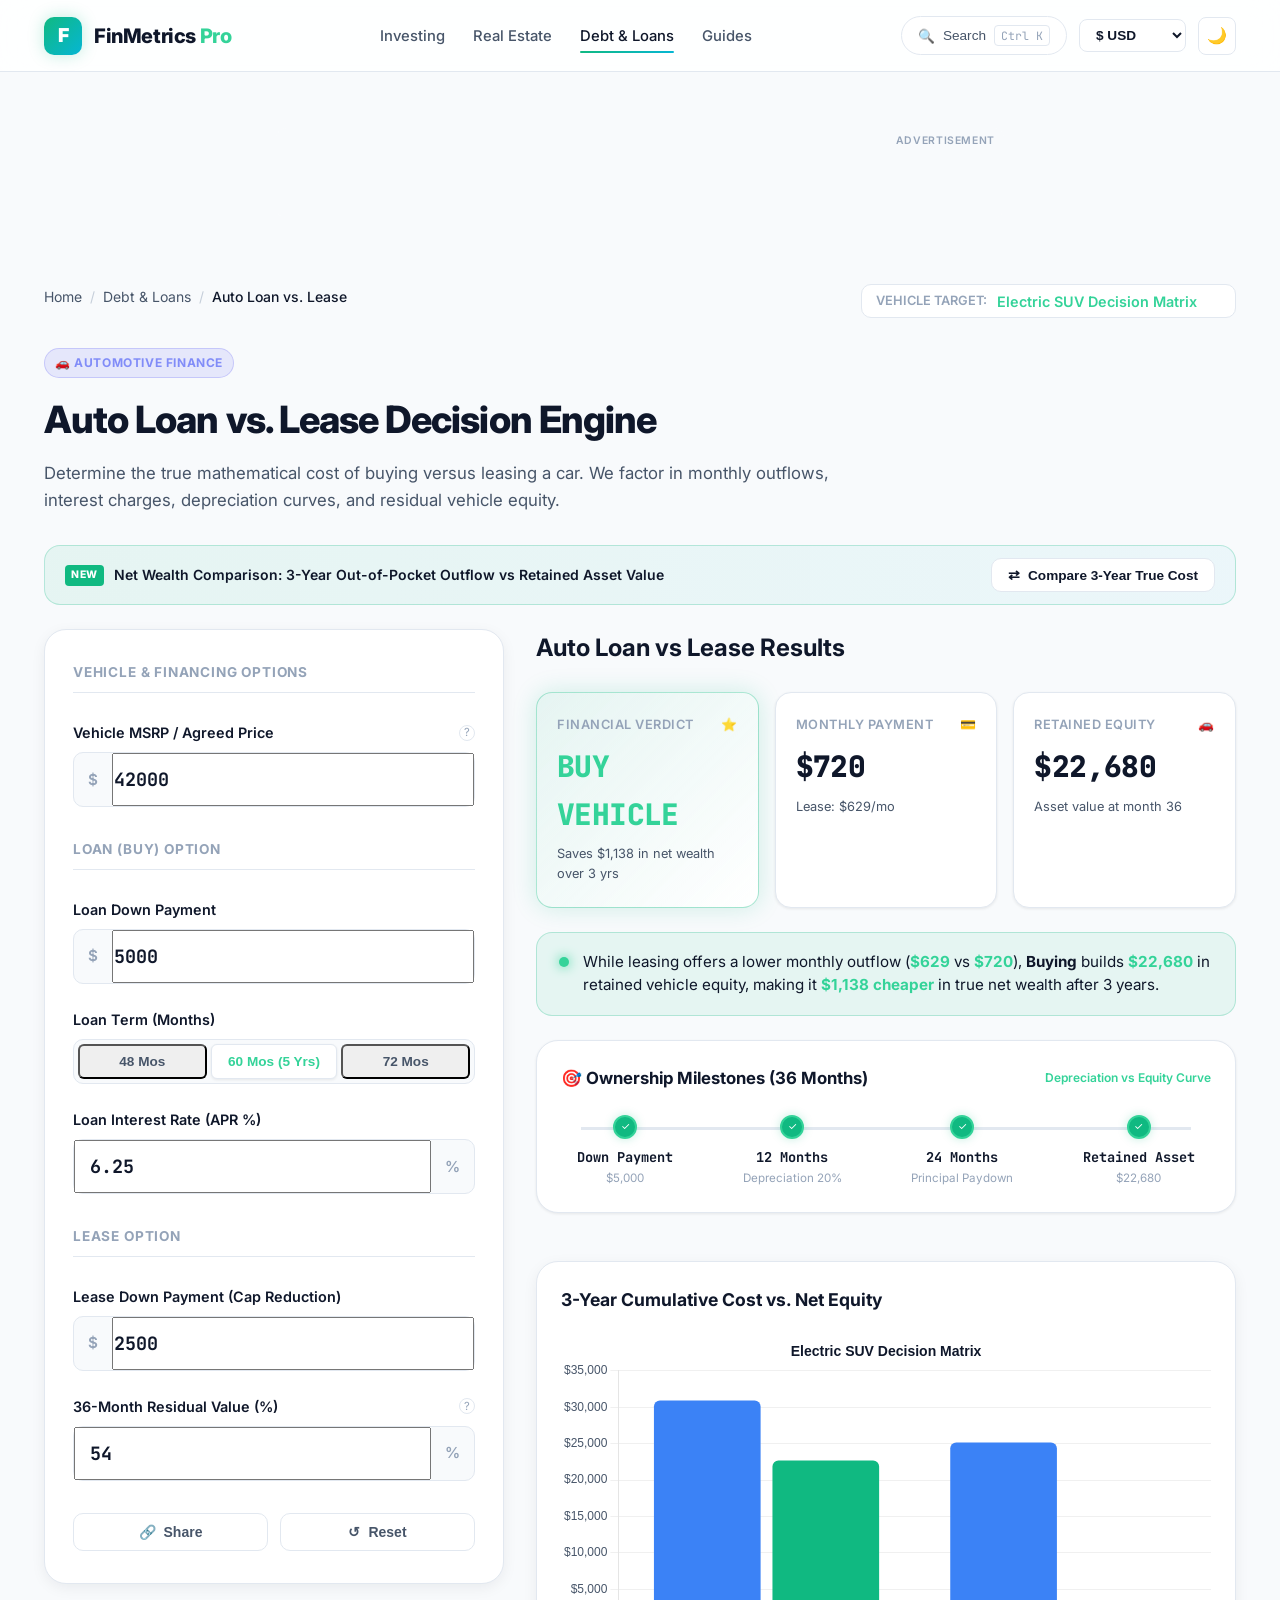
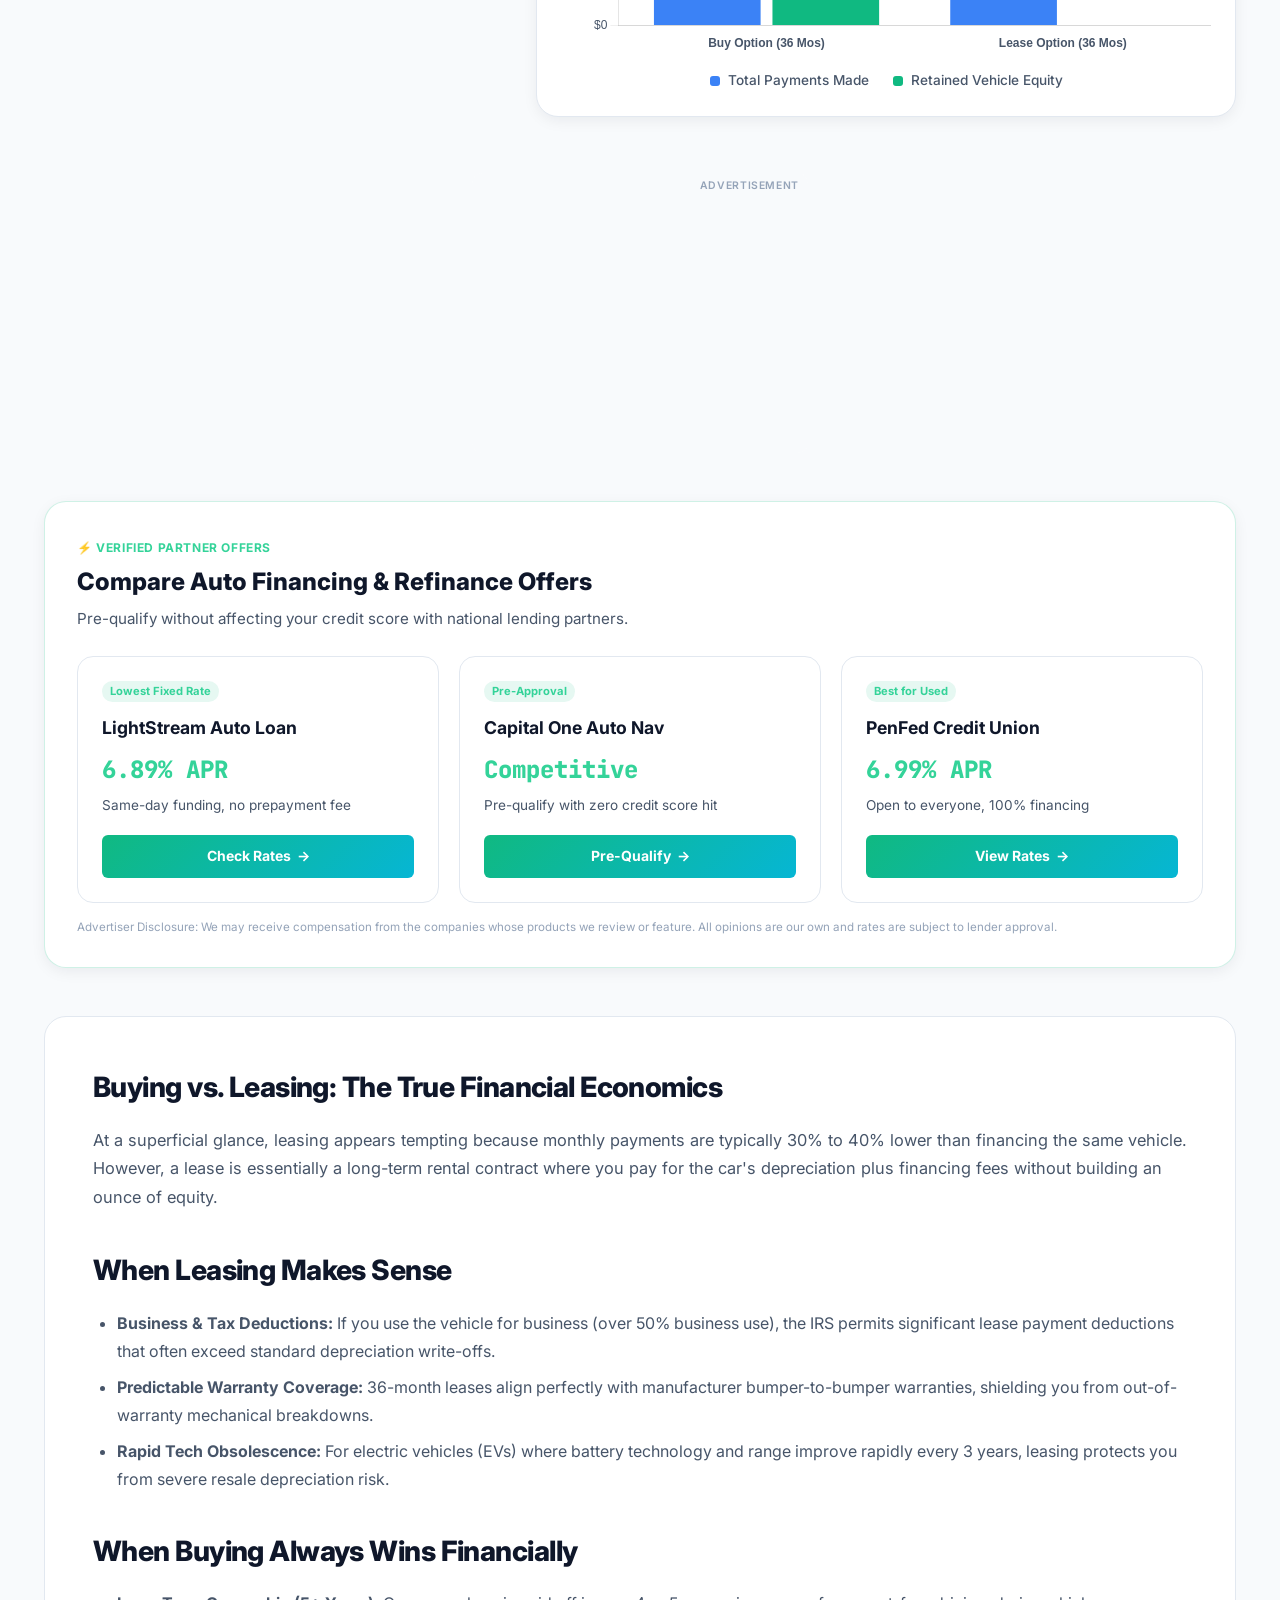
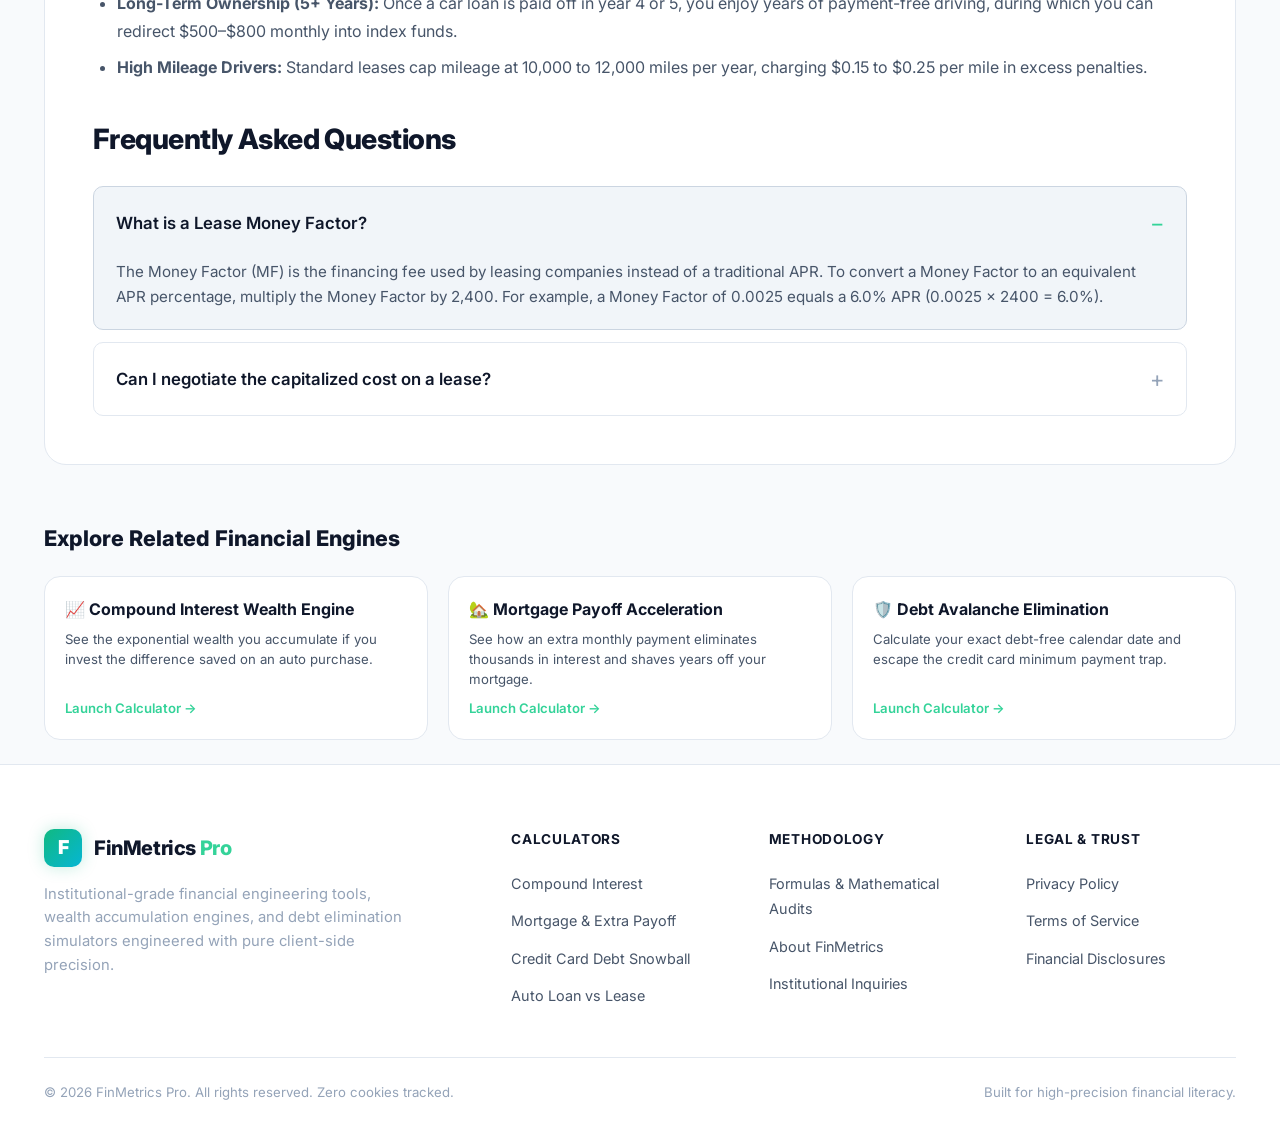
==== commit ad414e34: "Institutional UI/UX overhaul: animated counters, scenario comparison matrix, milestone trackers, aff" ====
--- a/calculators/auto-loan-lease/index.html
+++ b/calculators/auto-loan-lease/index.html
@@ -3,8 +3,8 @@
 <head>
   <meta charset="UTF-8">
   <meta name="viewport" content="width=device-width, initial-scale=1.0">
-  <title>Auto Loan vs. Lease Decision Calculator — FinMetrics Pro</title>
-  <meta name="description" content="Should you buy or lease a car? Calculate true net cost of vehicle ownership versus leasing over 3 to 5 years, factoring in depreciation and residual equity.">
+  <title>Auto Loan vs. Lease Decision Engine — FinMetrics Pro</title>
+  <meta name="description" content="Determine the true mathematical cost of buying versus leasing a car over 3 to 5 years, factoring in depreciation curves and retained equity. Free visual chart.">
   <link rel="canonical" href="https://finmetrics-pro.vercel.app/calculators/auto-loan-lease/">
   
   <link rel="preconnect" href="https://fonts.googleapis.com">
@@ -13,20 +13,21 @@
   
   <link rel="stylesheet" href="../../assets/css/main.css">
   <link rel="stylesheet" href="../../assets/css/calculator.css">
+  <link rel="stylesheet" href="../../assets/css/premium-animations.css">
 
   <script type="application/ld+json">
   {
     "@context": "https://schema.org",
     "@type": "WebApplication",
-    "name": "Auto Loan vs. Lease Comparison Calculator",
+    "name": "Auto Loan vs Lease Decision Engine",
     "applicationCategory": "FinanceApplication",
     "operatingSystem": "All",
     "offers": { "@type": "Offer", "price": "0", "priceCurrency": "USD" },
-    "description": "Calculate and compare total net financial cost between purchasing a vehicle with an auto loan versus leasing."
+    "description": "Calculate and compare total net wealth costs between purchasing and leasing an automobile over 3 to 5 years."
   }
   </script>
 </head>
-<body>
+<body data-calc-key="auto-loan-lease">
 
   <!-- HEADER -->
   <header class="site-header">
@@ -40,8 +41,8 @@
         <ul class="nav-center-links">
           <li><a href="../../index.html#investing" class="nav-link">Investing</a></li>
           <li><a href="../../index.html#real-estate" class="nav-link">Real Estate</a></li>
-          <li><a href="../../index.html#debt" class="nav-link active">Debt & Loans</a></li>
-          <li><a href="../../index.html#tax" class="nav-link">Tax & Salary</a></li>
+          <li><a href="../../index.html#debt" class="nav-link active">Debt &amp; Loans</a></li>
+          <li><a href="../../index.html#editorial" class="nav-link">Guides</a></li>
         </ul>
       </nav>
 
@@ -68,33 +69,76 @@
     </div>
   </header>
 
+  <!-- ADSENSE LEADERBOARD UNIT -->
+  <div class="shell" style="margin-top:20px;">
+    <div class="adsense-unit adsense-leaderboard" id="adUnit-auto-top">
+      <!-- Google AdSense 728x90 Top Leaderboard -->
+    </div>
+  </div>
+
   <!-- MAIN -->
   <main class="shell" id="mainContent">
 
-    <nav class="breadcrumb-nav" aria-label="Breadcrumb">
-      <ol class="breadcrumbs">
-        <li><a href="../../index.html">Home</a></li>
-        <li class="sep">/</li>
-        <li><a href="../../index.html#debt">Debt & Loans</a></li>
-        <li class="sep">/</li>
-        <li class="current">Auto Loan vs. Lease</li>
-      </ol>
-    </nav>
+    <!-- Breadcrumb & Scenario Naming Bar -->
+    <div class="breadcrumb-scenario-bar">
+      <nav class="breadcrumb-nav" aria-label="Breadcrumb">
+        <ol class="breadcrumbs">
+          <li><a href="../../index.html">Home</a></li>
+          <li class="sep">/</li>
+          <li><a href="../../index.html#debt">Debt &amp; Loans</a></li>
+          <li class="sep">/</li>
+          <li class="current">Auto Loan vs. Lease</li>
+        </ol>
+      </nav>
+
+      <div class="scenario-name-wrap">
+        <span class="scenario-name-label">Vehicle Target:</span>
+        <input type="text" id="scenarioName" class="scenario-name-input" value="Electric SUV Decision Matrix" aria-label="Scenario Plan Name">
+      </div>
+    </div>
 
     <div class="calc-header-wrap">
       <span class="calc-title-badge" style="background:rgba(99,102,241,0.12);color:var(--indigo-400);border-color:rgba(99,102,241,0.25);">🚗 Automotive Finance</span>
-      <h1 class="calc-main-title">Auto Loan vs. Lease Comparison Calculator</h1>
+      <h1 class="calc-main-title">Auto Loan vs. Lease Decision Engine</h1>
       <p class="calc-lead-desc">
         Determine the true mathematical cost of buying versus leasing a car. We factor in monthly outflows, interest charges, depreciation curves, and residual vehicle equity.
       </p>
     </div>
 
+    <!-- Comparison Toggle Bar -->
+    <div class="comparison-toggle-bar">
+      <div class="toggle-info">
+        <span class="new-badge">NEW</span>
+        <span>Net Wealth Comparison: 3-Year Out-of-Pocket Outflow vs Retained Asset Value</span>
+      </div>
+      <button id="comparisonModeBtn" class="btn-compare-toggle">
+        <span>⇄</span> <span>Compare 3-Year True Cost</span>
+      </button>
+    </div>
+
+    <div id="comparisonPanel" class="comparison-panel">
+      <div style="display:flex;justify-content:space-between;align-items:center;flex-wrap:wrap;gap:12px;">
+        <div>
+          <strong style="color:var(--emerald-400);">Buy Net Cost (Payments − Equity):</strong>
+          <span id="cmpValA" style="font-family:var(--font-mono);margin-left:8px;" class="tnum">$8,204</span>
+        </div>
+        <div>
+          <strong style="color:var(--indigo-400);">Lease Net Cost (Zero Equity):</strong>
+          <span id="cmpValB" style="font-family:var(--font-mono);margin-left:8px;" class="tnum">$12,324</span>
+        </div>
+        <div>
+          <strong style="color:var(--cyan-400);">Buying Wealth Advantage:</strong>
+          <span id="cmpDiff" style="font-family:var(--font-mono);font-weight:700;margin-left:8px;" class="tnum">+$4,120</span>
+        </div>
+      </div>
+    </div>
+
     <!-- WORKBENCH -->
     <div class="calc-workbench-grid">
 
       <!-- LEFT: Inputs -->
       <section class="calc-inputs-pane" aria-labelledby="autoInputsHeading">
-        <h2 id="autoInputsHeading" class="input-group-title">Vehicle & Financing Options</h2>
+        <h2 id="autoInputsHeading" class="input-group-title">Vehicle &amp; Financing Options</h2>
 
         <!-- Vehicle Price -->
         <div class="form-field">
@@ -179,7 +223,7 @@
       </section>
 
       <!-- RIGHT: Visuals & Metrics -->
-      <section class="calc-results-pane" aria-labelledby="autoResultsHeading">
+      <section class="calc-results-pane" id="resultsPane" aria-labelledby="autoResultsHeading">
         <h2 id="autoResultsHeading" class="sr-only">Auto Loan vs Lease Results</h2>
 
         <div class="primary-metrics-row">
@@ -188,7 +232,7 @@
               <span>Financial Verdict</span>
               <span>⭐</span>
             </div>
-            <div class="metric-val" id="resVerdict" style="color:var(--emerald-400);">BUY CAR</div>
+            <div class="metric-val" id="resVerdict" style="color:var(--emerald-400);">BUY VEHICLE</div>
             <div class="metric-sub" id="resVerdictSub">Saves $4,120 over 3 years</div>
           </div>
 
@@ -197,7 +241,7 @@
               <span>Monthly Payment</span>
               <span>💳</span>
             </div>
-            <div class="metric-val" id="resMonthlyBuy">$719</div>
+            <div class="metric-val tnum" id="resMonthlyBuy">$719</div>
             <div class="metric-sub" id="resMonthlyLeaseSub">Lease: $498/mo</div>
           </div>
 
@@ -206,7 +250,7 @@
               <span>Retained Equity</span>
               <span>🚗</span>
             </div>
-            <div class="metric-val" id="resRetainedEquity">$22,680</div>
+            <div class="metric-val tnum" id="resRetainedEquity">$22,680</div>
             <div class="metric-sub">Asset value at month 36</div>
           </div>
         </div>
@@ -219,6 +263,17 @@
           </div>
         </div>
 
+        <!-- Auto Equity Milestones -->
+        <div class="milestone-timeline-card">
+          <div style="display:flex;justify-content:space-between;align-items:center;">
+            <h3 style="font-size:1.05rem;font-weight:700;">🎯 Ownership Milestones (36 Months)</h3>
+            <span style="font-size:0.75rem;color:var(--emerald-400);font-weight:600;">Depreciation vs Equity Curve</span>
+          </div>
+          <div class="milestone-track" id="autoMilestones">
+            <!-- Populated dynamically by app.js -->
+          </div>
+        </div>
+
         <!-- Chart Card -->
         <div class="chart-container-card">
           <div class="chart-card-header">
@@ -244,7 +299,15 @@
       </section>
     </div>
 
-    <!-- Editorial Guide (E-E-A-T AdSense Proof) -->
+    <!-- ADSENSE MID RECTANGLE UNIT -->
+    <div class="adsense-unit adsense-rectangle" id="adUnit-auto-mid">
+      <!-- Google AdSense 300x250 Mid Content -->
+    </div>
+
+    <!-- AFFILIATE AUTO LENDERS (AUTO INJECTED BY CORE.JS) -->
+    <section id="affiliateCardsContainer" aria-label="Best Auto Loan Rates"></section>
+
+    <!-- Editorial Guide -->
     <section class="editorial-content-section" aria-labelledby="guideHeading">
       <article class="editorial-article">
         <h2 id="guideHeading">Buying vs. Leasing: The True Financial Economics</h2>
@@ -254,7 +317,7 @@
 
         <h2>When Leasing Makes Sense</h2>
         <ul>
-          <li><strong>Business & Tax Deductions:</strong> If you use the vehicle for business (over 50% business use), the IRS permits significant lease payment deductions that often exceed standard depreciation write-offs.</li>
+          <li><strong>Business &amp; Tax Deductions:</strong> If you use the vehicle for business (over 50% business use), the IRS permits significant lease payment deductions that often exceed standard depreciation write-offs.</li>
           <li><strong>Predictable Warranty Coverage:</strong> 36-month leases align perfectly with manufacturer bumper-to-bumper warranties, shielding you from out-of-warranty mechanical breakdowns.</li>
           <li><strong>Rapid Tech Obsolescence:</strong> For electric vehicles (EVs) where battery technology and range improve rapidly every 3 years, leasing protects you from severe resale depreciation risk.</li>
         </ul>
@@ -284,6 +347,30 @@
       </article>
     </section>
 
+    <!-- RELATED TOOLS -->
+    <section class="related-tools-section">
+      <h3 class="related-tools-title">Explore Related Financial Engines</h3>
+      <div class="related-tools-grid">
+        <a href="../compound-interest/index.html" class="related-tool-card">
+          <div class="related-tool-name">📈 Compound Interest Wealth Engine</div>
+          <div class="related-tool-desc">See the exponential wealth you accumulate if you invest the difference saved on an auto purchase.</div>
+          <span class="related-tool-link">Launch Calculator →</span>
+        </a>
+
+        <a href="../mortgage-payoff/index.html" class="related-tool-card">
+          <div class="related-tool-name">🏡 Mortgage Payoff Acceleration</div>
+          <div class="related-tool-desc">See how an extra monthly payment eliminates thousands in interest and shaves years off your mortgage.</div>
+          <span class="related-tool-link">Launch Calculator →</span>
+        </a>
+
+        <a href="../debt-payoff/index.html" class="related-tool-card">
+          <div class="related-tool-name">🛡️ Debt Avalanche Elimination</div>
+          <div class="related-tool-desc">Calculate your exact debt-free calendar date and escape the credit card minimum payment trap.</div>
+          <span class="related-tool-link">Launch Calculator →</span>
+        </a>
+      </div>
+    </section>
+
   </main>
 
   <!-- FOOTER -->
@@ -304,7 +391,7 @@
           <h4 class="footer-col-title">Calculators</h4>
           <ul class="footer-links">
             <li><a href="../compound-interest/index.html">Compound Interest</a></li>
-            <li><a href="../mortgage-payoff/index.html">Mortgage & Extra Payoff</a></li>
+            <li><a href="../mortgage-payoff/index.html">Mortgage &amp; Extra Payoff</a></li>
             <li><a href="../debt-payoff/index.html">Credit Card Debt Snowball</a></li>
             <li><a href="index.html">Auto Loan vs Lease</a></li>
           </ul>
@@ -313,14 +400,14 @@
         <div>
           <h4 class="footer-col-title">Methodology</h4>
           <ul class="footer-links">
-            <li><a href="../../methodology.html">Formulas & Mathematical Audits</a></li>
+            <li><a href="../../methodology.html">Formulas &amp; Mathematical Audits</a></li>
             <li><a href="../../about.html">About FinMetrics</a></li>
             <li><a href="../../contact.html">Institutional Inquiries</a></li>
           </ul>
         </div>
 
         <div>
-          <h4 class="footer-col-title">Legal & Trust</h4>
+          <h4 class="footer-col-title">Legal &amp; Trust</h4>
           <ul class="footer-links">
             <li><a href="../../privacy.html">Privacy Policy</a></li>
             <li><a href="../../terms.html">Terms of Service</a></li>
@@ -338,6 +425,7 @@
 
   <script src="../../assets/js/chart.min.js"></script>
   <script src="../../assets/js/core.js"></script>
+  <script src="../../assets/js/animated-counter.js"></script>
   <script src="../../assets/js/math-utils.js"></script>
   <script src="app.js"></script>
 </body>
--- a/assets/css/main.css
+++ b/assets/css/main.css
@@ -1,6 +1,6 @@
 /* ==========================================================================
    FINMETRICS PRO — INSTITUTIONAL DESIGN SYSTEM
-   Modern High-Performance Fintech Typography, Spacing & Theming
+   Modern High-Performance Fintech Typography, Spacing, Theming & Ad Placements
    ========================================================================== */
 
 :root {
@@ -8,16 +8,25 @@
   --emerald-500: #10b981;
   --emerald-600: #059669;
   --emerald-400: #34d399;
-  --emerald-glow: rgba(16, 185, 129, 0.2);
+  --emerald-glow: rgba(16, 185, 129, 0.25);
 
   --cyan-500: #06b6d4;
   --cyan-600: #0891b2;
+  --cyan-400: #22d3ee;
   --cyan-glow: rgba(6, 182, 212, 0.2);
 
   --indigo-500: #6366f1;
   --indigo-600: #4f46e5;
+  --indigo-400: #818cf8;
   --amber-500: #f59e0b;
+  --amber-400: #fbbf24;
   --rose-500: #f43f5e;
+  --rose-400: #fb7185;
+
+  /* Gradients */
+  --gradient-primary: linear-gradient(135deg, #10b981 0%, #06b6d4 100%);
+  --gradient-card: linear-gradient(180deg, rgba(255, 255, 255, 0.04) 0%, rgba(255, 255, 255, 0.01) 100%);
+  --gradient-border: linear-gradient(135deg, rgba(16, 185, 129, 0.4), rgba(6, 182, 212, 0.2), rgba(255, 255, 255, 0.05));
 
   /* Neutral Dark Theme (Default) */
   --bg-base: #060913;
@@ -29,20 +38,24 @@
   --border-focus: #10b981;
   --border-hover: #2b3b60;
 
+  --glass-bg: rgba(19, 28, 49, 0.65);
+  --glass-border: rgba(255, 255, 255, 0.08);
+  --glass-backdrop: blur(16px);
+
   --text-primary: #f8fafc;
   --text-secondary: #94a3b8;
   --text-muted: #64748b;
   --text-inverse: #020617;
 
   /* Typography */
-  --font-sans: 'Inter', -apple-system, BlinkMacSystemFont, 'Segoe UI', Roboto, Helvetica, Arial, sans-serif;
+  --font-sans: 'Inter', -apple-system, BlinkMacSystemFont, 'Segoe UI', Roboto, sans-serif;
   --font-mono: 'JetBrains Mono', ui-monospace, SFMono-Regular, Menlo, Monaco, Consolas, monospace;
 
   /* Elevation */
-  --shadow-sm: 0 1px 2px rgba(0, 0, 0, 0.3);
-  --shadow-md: 0 4px 14px -2px rgba(0, 0, 0, 0.5), 0 2px 6px -1px rgba(0, 0, 0, 0.3);
-  --shadow-lg: 0 12px 28px -4px rgba(0, 0, 0, 0.6), 0 4px 12px -2px rgba(0, 0, 0, 0.4);
-  --shadow-glow: 0 0 24px var(--emerald-glow);
+  --shadow-sm: 0 1px 3px rgba(0, 0, 0, 0.3);
+  --shadow-md: 0 4px 16px -2px rgba(0, 0, 0, 0.5), 0 2px 6px -1px rgba(0, 0, 0, 0.3);
+  --shadow-lg: 0 16px 36px -4px rgba(0, 0, 0, 0.65), 0 4px 14px -2px rgba(0, 0, 0, 0.4);
+  --shadow-glow: 0 0 32px var(--emerald-glow);
 
   /* Layout */
   --radius-sm: 6px;
@@ -66,6 +79,9 @@
   --border-focus: #059669;
   --border-hover: #cbd5e1;
 
+  --glass-bg: rgba(255, 255, 255, 0.85);
+  --glass-border: rgba(0, 0, 0, 0.08);
+
   --text-primary: #0f172a;
   --text-secondary: #475569;
   --text-muted: #94a3b8;
@@ -73,13 +89,11 @@
 
   --shadow-sm: 0 1px 3px rgba(0, 0, 0, 0.08);
   --shadow-md: 0 4px 16px -2px rgba(15, 23, 42, 0.08);
-  --shadow-lg: 0 12px 32px -4px rgba(15, 23, 42, 0.12);
-  --shadow-glow: 0 0 20px rgba(16, 185, 129, 0.15);
-}
-
-/* ==========================================================================
-   RESET & BASE STYLES
-   ========================================================================== */
+  --shadow-lg: 0 16px 36px -4px rgba(15, 23, 42, 0.12);
+  --shadow-glow: 0 0 24px rgba(16, 185, 129, 0.18);
+}
+
+/* RESET */
 *, *::before, *::after {
   box-sizing: border-box;
   margin: 0;
@@ -92,7 +106,6 @@
   line-height: 1.6;
   scroll-behavior: smooth;
   -webkit-font-smoothing: antialiased;
-  -moz-osx-font-smoothing: grayscale;
 }
 
 body {
@@ -101,70 +114,49 @@
   min-height: 100vh;
   display: flex;
   flex-direction: column;
+  position: relative;
   overflow-x: hidden;
-  transition: background-color var(--transition-normal), color var(--transition-normal);
-}
-
-a {
-  color: inherit;
-  text-decoration: none;
-}
-
-img, svg {
-  display: block;
-  max-width: 100%;
-}
-
-button, input, select, textarea {
-  font: inherit;
-  color: inherit;
-  border: none;
-  background: none;
-}
-
-button {
-  cursor: pointer;
+}
+
+.tnum {
+  font-variant-numeric: tabular-nums;
+  font-feature-settings: "tnum";
 }
 
 .shell {
-  width: 100%;
   max-width: var(--container-max);
   margin-left: auto;
   margin-right: auto;
   padding-left: 24px;
   padding-right: 24px;
-}
-
-/* Tabular figures for money/percentages */
-.tnum {
-  font-variant-numeric: tabular-nums;
-  font-feature-settings: "tnum";
+  width: 100%;
+}
+
+a {
+  color: inherit;
+  text-decoration: none;
 }
 
 /* ==========================================================================
-   HEADER & NAVIGATION
+   SITE HEADER & NAVIGATION
    ========================================================================== */
 .site-header {
   position: sticky;
   top: 0;
-  z-index: 100;
+  z-index: 1000;
+  background: var(--glass-bg);
+  backdrop-filter: var(--glass-backdrop);
+  -webkit-backdrop-filter: var(--glass-backdrop);
+  border-bottom: 1px solid var(--border-subtle);
   height: var(--nav-height);
-  background-color: rgba(6, 9, 19, 0.85);
-  backdrop-filter: blur(16px);
-  -webkit-backdrop-filter: blur(16px);
-  border-bottom: 1px solid var(--border-subtle);
-  transition: background-color var(--transition-normal), border-color var(--transition-normal);
-}
-
-[data-theme="light"] .site-header {
-  background-color: rgba(255, 255, 255, 0.88);
+  display: flex;
+  align-items: center;
 }
 
 .nav-container {
   display: flex;
   align-items: center;
   justify-content: space-between;
-  height: 100%;
 }
 
 .brand-link {
@@ -173,21 +165,20 @@
   gap: 12px;
   font-weight: 800;
   font-size: 1.25rem;
-  letter-spacing: -0.025em;
-  color: var(--text-primary);
+  letter-spacing: -0.02em;
 }
 
 .brand-logo-icon {
   width: 38px;
   height: 38px;
+  background: var(--gradient-primary);
   border-radius: 10px;
-  background: linear-gradient(135deg, var(--emerald-500), var(--cyan-500));
   display: flex;
   align-items: center;
   justify-content: center;
-  color: #020617;
+  color: #fff;
+  font-size: 1.2rem;
   font-weight: 900;
-  font-size: 1.15rem;
   box-shadow: 0 0 16px var(--emerald-glow);
 }
 
@@ -197,374 +188,816 @@
 
 .nav-center-links {
   display: flex;
-  align-items: center;
-  gap: 8px;
   list-style: none;
+  gap: 28px;
 }
 
 .nav-link {
-  padding: 8px 14px;
-  border-radius: var(--radius-sm);
   font-size: 0.925rem;
   font-weight: 500;
   color: var(--text-secondary);
-  transition: color var(--transition-fast), background-color var(--transition-fast);
+  transition: color var(--transition-fast);
+  padding: 8px 0;
+  position: relative;
 }
 
 .nav-link:hover, .nav-link.active {
   color: var(--text-primary);
-  background-color: var(--bg-card);
-}
-
-.nav-link.badge-link {
-  display: flex;
-  align-items: center;
-  gap: 6px;
-}
-
-.nav-badge {
-  font-size: 0.7rem;
-  font-weight: 700;
-  padding: 2px 6px;
+}
+
+.nav-link.active::after, .nav-link:hover::after {
+  content: '';
+  position: absolute;
+  bottom: 0;
+  left: 0;
+  width: 100%;
+  height: 2px;
+  background: var(--gradient-primary);
+  border-radius: 2px;
+}
+
+.nav-actions-cluster {
+  display: flex;
+  align-items: center;
+  gap: 12px;
+}
+
+.search-trigger-btn {
+  display: flex;
+  align-items: center;
+  gap: 8px;
+  background: var(--bg-surface);
+  border: 1px solid var(--border-subtle);
   border-radius: 999px;
-  background-color: rgba(16, 185, 129, 0.15);
-  color: var(--emerald-400);
-  border: 1px solid rgba(16, 185, 129, 0.3);
-  text-transform: uppercase;
-}
-
-.nav-actions-cluster {
-  display: flex;
-  align-items: center;
-  gap: 12px;
-}
-
-/* Quick Search Button */
-.search-trigger-btn {
-  display: flex;
-  align-items: center;
-  gap: 8px;
-  padding: 8px 14px;
-  background-color: var(--bg-surface);
-  border: 1px solid var(--border-subtle);
-  border-radius: var(--radius-md);
-  color: var(--text-secondary);
-  font-size: 0.875rem;
+  padding: 8px 16px;
+  font-size: 0.85rem;
+  color: var(--text-secondary);
   cursor: pointer;
   transition: all var(--transition-fast);
 }
 
 .search-trigger-btn:hover {
-  border-color: var(--border-hover);
+  border-color: var(--emerald-500);
   color: var(--text-primary);
-  background-color: var(--bg-card);
+  box-shadow: 0 0 12px rgba(16, 185, 129, 0.2);
 }
 
 .kbd-shortcut {
-  font-size: 0.75rem;
+  background: var(--bg-card);
+  border: 1px solid var(--border-subtle);
+  border-radius: 4px;
+  padding: 2px 6px;
+  font-size: 0.72rem;
   font-family: var(--font-mono);
-  background: var(--bg-card);
-  padding: 2px 6px;
-  border-radius: 4px;
+  color: var(--text-muted);
+}
+
+.currency-select {
+  background: var(--bg-surface);
   border: 1px solid var(--border-subtle);
-  color: var(--text-muted);
-}
-
-/* Currency Picker */
-.currency-selector-wrap {
-  position: relative;
-}
-
-.currency-select {
+  color: var(--text-primary);
+  border-radius: 8px;
   padding: 7px 12px;
-  background-color: var(--bg-surface);
-  border: 1px solid var(--border-subtle);
-  border-radius: var(--radius-md);
-  font-size: 0.875rem;
+  font-size: 0.85rem;
   font-weight: 600;
-  color: var(--text-primary);
   cursor: pointer;
   outline: none;
-  transition: all var(--transition-fast);
-}
-
-.currency-select:hover, .currency-select:focus {
+  transition: border-color var(--transition-fast);
+}
+
+.currency-select:hover {
   border-color: var(--emerald-500);
-  background-color: var(--bg-card);
-}
-
-/* Theme Toggle Button */
+}
+
 .theme-toggle-btn {
+  background: var(--bg-surface);
+  border: 1px solid var(--border-subtle);
+  border-radius: 8px;
   width: 38px;
   height: 38px;
-  border-radius: var(--radius-md);
   display: flex;
   align-items: center;
   justify-content: center;
-  background-color: var(--bg-surface);
-  border: 1px solid var(--border-subtle);
-  color: var(--text-secondary);
   cursor: pointer;
+  font-size: 1rem;
   transition: all var(--transition-fast);
 }
 
 .theme-toggle-btn:hover {
-  color: var(--emerald-400);
-  border-color: var(--border-hover);
-  background-color: var(--bg-card);
-}
-
-/* Mobile Toggle */
-.mobile-nav-toggle {
-  display: none;
-  width: 40px;
-  height: 40px;
-  align-items: center;
-  justify-content: center;
-  border-radius: var(--radius-md);
-  background: var(--bg-surface);
-  border: 1px solid var(--border-subtle);
-  font-size: 1.25rem;
+  border-color: var(--emerald-500);
+  transform: rotate(15deg);
 }
 
 /* ==========================================================================
-   HERO / BANNER SECTION
+   HERO SECTION WITH ANIMATED ORBS & QUICK CALCULATOR
    ========================================================================== */
 .hero-section {
-  padding: 64px 0 48px;
   position: relative;
+  padding: 80px 0 64px;
+  text-align: center;
   overflow: hidden;
 }
 
-.hero-glow-bg {
+.hero-mesh-bg {
   position: absolute;
-  top: -120px;
-  left: 50%;
-  transform: translateX(-50%);
-  width: 800px;
-  height: 360px;
-  background: radial-gradient(circle, var(--emerald-glow) 0%, rgba(6, 182, 212, 0.08) 50%, transparent 70%);
+  inset: 0;
   pointer-events: none;
   z-index: 0;
+}
+
+.orb {
+  position: absolute;
+  border-radius: 50%;
+  filter: blur(80px);
+  will-change: transform;
+}
+
+.orb-1 {
+  width: 480px;
+  height: 480px;
+  background: radial-gradient(circle, rgba(16, 185, 129, 0.22) 0%, rgba(16, 185, 129, 0) 70%);
+  top: -120px;
+  left: 15%;
+  animation: orbFloat1 22s ease-in-out infinite;
+}
+
+.orb-2 {
+  width: 420px;
+  height: 420px;
+  background: radial-gradient(circle, rgba(6, 182, 212, 0.2) 0%, rgba(6, 182, 212, 0) 70%);
+  top: 40px;
+  right: 15%;
+  animation: orbFloat2 26s ease-in-out infinite;
+}
+
+.orb-3 {
+  width: 360px;
+  height: 360px;
+  background: radial-gradient(circle, rgba(99, 102, 241, 0.16) 0%, rgba(99, 102, 241, 0) 70%);
+  bottom: -60px;
+  left: 45%;
+  animation: orbFloat3 30s ease-in-out infinite;
 }
 
 .hero-content {
   position: relative;
   z-index: 1;
-  text-align: center;
-  max-width: 820px;
+  max-width: 920px;
   margin: 0 auto;
 }
 
-.hero-badge-pill {
+.hero-live-banner {
   display: inline-flex;
   align-items: center;
-  gap: 8px;
-  padding: 6px 16px;
+  gap: 10px;
+  background: rgba(19, 28, 49, 0.8);
+  border: 1px solid rgba(16, 185, 129, 0.3);
+  padding: 6px 18px;
   border-radius: 999px;
-  background: rgba(16, 185, 129, 0.1);
-  border: 1px solid rgba(16, 185, 129, 0.25);
   font-size: 0.85rem;
-  font-weight: 600;
-  color: var(--emerald-400);
+  color: var(--text-secondary);
   margin-bottom: 24px;
+  backdrop-filter: blur(8px);
+  box-shadow: 0 2px 10px rgba(0, 0, 0, 0.2);
 }
 
 .hero-title {
-  font-size: 3.25rem;
+  font-size: 3.6rem;
   font-weight: 900;
-  line-height: 1.15;
+  line-height: 1.1;
   letter-spacing: -0.035em;
   margin-bottom: 20px;
 }
 
-.hero-title .gradient-text {
-  background: linear-gradient(135deg, #ffffff 30%, var(--emerald-400) 100%);
+.gradient-text {
+  background: linear-gradient(135deg, #10b981 0%, #06b6d4 50%, #818cf8 100%);
+  background-size: 200% 200%;
   -webkit-background-clip: text;
   -webkit-text-fill-color: transparent;
-}
-
-[data-theme="light"] .hero-title .gradient-text {
-  background: linear-gradient(135deg, #0f172a 40%, var(--emerald-600) 100%);
-  -webkit-background-clip: text;
-  -webkit-text-fill-color: transparent;
+  animation: gradientShift 6s ease infinite;
 }
 
 .hero-sub {
-  font-size: 1.18rem;
-  color: var(--text-secondary);
-  line-height: 1.65;
-  margin-bottom: 36px;
-}
-
+  font-size: 1.2rem;
+  color: var(--text-secondary);
+  line-height: 1.6;
+  max-width: 740px;
+  margin: 0 auto 36px;
+}
+
+/* Hero Stats Row */
 .hero-stats-row {
-  display: flex;
-  align-items: center;
-  justify-content: center;
-  gap: 36px;
-  padding: 20px;
+  display: grid;
+  grid-template-columns: repeat(4, 1fr);
+  gap: 16px;
+  margin-bottom: 48px;
+}
+
+.hero-stat-card {
+  background: var(--glass-bg);
+  backdrop-filter: var(--glass-backdrop);
+  border: 1px solid var(--border-subtle);
+  border-radius: var(--radius-lg);
+  padding: 20px 16px;
+  transition: all var(--transition-normal);
+}
+
+.hero-stat-card:hover {
+  border-color: var(--border-hover);
+  transform: translateY(-3px);
+}
+
+.hero-stat-val {
+  font-size: 1.75rem;
+  font-weight: 800;
+  font-family: var(--font-mono);
+  color: var(--emerald-400);
+  margin-bottom: 4px;
+}
+
+.hero-stat-lbl {
+  font-size: 0.825rem;
+  color: var(--text-muted);
+  font-weight: 500;
+}
+
+/* Quick Calculator Widget */
+.hero-quick-calc {
   background: var(--bg-surface);
   border: 1px solid var(--border-subtle);
-  border-radius: var(--radius-lg);
-  box-shadow: var(--shadow-sm);
-  max-width: 680px;
-  margin: 0 auto;
-}
-
-.hero-stat-item {
+  border-radius: var(--radius-xl);
+  padding: 24px 32px;
+  max-width: 820px;
+  margin: 0 auto 40px;
+  box-shadow: var(--shadow-lg);
+  display: flex;
+  flex-direction: column;
+  gap: 16px;
+  text-align: left;
+}
+
+.quick-calc-header {
+  display: flex;
+  justify-content: space-between;
+  align-items: center;
+}
+
+.quick-calc-title {
+  font-size: 1.05rem;
+  font-weight: 700;
+  display: flex;
+  align-items: center;
+  gap: 8px;
+}
+
+.quick-calc-badge {
+  font-size: 0.725rem;
+  background: rgba(16, 185, 129, 0.15);
+  color: var(--emerald-400);
+  padding: 3px 8px;
+  border-radius: 999px;
+  font-weight: 600;
+}
+
+.quick-calc-inputs-row {
+  display: grid;
+  grid-template-columns: 1fr 1fr 1fr auto;
+  gap: 16px;
+  align-items: end;
+}
+
+.quick-calc-field {
+  display: flex;
+  flex-direction: column;
+  gap: 6px;
+}
+
+.quick-calc-field label {
+  font-size: 0.785rem;
+  font-weight: 600;
+  color: var(--text-secondary);
+}
+
+.quick-input-box {
+  display: flex;
+  align-items: center;
+  background: var(--bg-input);
+  border: 1px solid var(--border-subtle);
+  border-radius: var(--radius-sm);
+  padding: 8px 12px;
+}
+
+.quick-input-box input {
+  background: transparent;
+  border: none;
+  outline: none;
+  color: var(--text-primary);
+  font-size: 0.95rem;
+  font-weight: 600;
+  width: 100%;
+}
+
+.quick-calc-btn {
+  background: var(--gradient-primary);
+  border: none;
+  color: #fff;
+  font-weight: 700;
+  font-size: 0.925rem;
+  padding: 10px 20px;
+  border-radius: var(--radius-sm);
+  cursor: pointer;
+  transition: opacity var(--transition-fast);
+  white-space: nowrap;
+}
+
+.quick-calc-btn:hover {
+  opacity: 0.9;
+}
+
+.quick-calc-output {
+  display: none;
+  background: rgba(16, 185, 129, 0.08);
+  border: 1px solid rgba(16, 185, 129, 0.25);
+  border-radius: var(--radius-sm);
+  padding: 12px 16px;
+  font-size: 0.925rem;
+  color: var(--text-primary);
+  display: flex;
+  justify-content: space-between;
+  align-items: center;
+}
+
+/* Trust Badges Row */
+.trust-badge-row {
+  display: flex;
+  justify-content: center;
+  gap: 24px;
+  flex-wrap: wrap;
+  font-size: 0.85rem;
+  color: var(--text-muted);
+}
+
+.trust-badge {
+  display: inline-flex;
+  align-items: center;
+  gap: 6px;
+}
+
+/* ==========================================================================
+   ADSENSE UNITS & MONETIZATION PLACEHOLDERS
+   ========================================================================== */
+.adsense-unit {
+  margin: 36px auto;
   text-align: center;
-}
-
-.hero-stat-val {
-  font-size: 1.5rem;
-  font-weight: 800;
-  font-family: var(--font-mono);
-  color: var(--text-primary);
-}
-
-.hero-stat-lbl {
-  font-size: 0.8rem;
+  display: flex;
+  align-items: center;
+  justify-content: center;
+  background: rgba(255, 255, 255, 0.015);
+  border: 1px dashed rgba(255, 255, 255, 0.1);
+  border-radius: var(--radius-md);
+  position: relative;
+  overflow: hidden;
+}
+
+.adsense-unit::before {
+  content: 'ADVERTISEMENT';
+  position: absolute;
+  top: 4px;
+  right: 8px;
+  font-size: 0.65rem;
   font-weight: 600;
   color: var(--text-muted);
-  text-transform: uppercase;
-  letter-spacing: 0.04em;
+  letter-spacing: 0.06em;
+}
+
+.adsense-leaderboard {
+  width: 100%;
+  max-width: 728px;
+  min-height: 90px;
+}
+
+.adsense-rectangle {
+  width: 100%;
+  max-width: 336px;
+  min-height: 280px;
+}
+
+.adsense-footer {
+  width: 100%;
+  max-width: 970px;
+  min-height: 90px;
 }
 
 /* ==========================================================================
-   CATEGORY GRID & TOOL CARDS
+   FLAGSHIP CALCULATORS GRID
    ========================================================================== */
 .section-wrap {
   padding: 48px 0;
 }
 
 .section-head {
-  display: flex;
-  align-items: flex-end;
-  justify-content: space-between;
-  margin-bottom: 32px;
+  margin-bottom: 36px;
 }
 
 .section-head-title {
-  font-size: 1.85rem;
+  font-size: 2.25rem;
   font-weight: 800;
-  letter-spacing: -0.02em;
-  margin-bottom: 6px;
+  letter-spacing: -0.025em;
+  margin-bottom: 8px;
 }
 
 .section-head-sub {
-  font-size: 0.95rem;
+  font-size: 1.05rem;
   color: var(--text-secondary);
 }
 
 .tool-grid {
   display: grid;
-  grid-template-columns: repeat(auto-fill, minmax(360px, 1fr));
+  grid-template-columns: repeat(2, 1fr);
   gap: 24px;
 }
 
 .tool-card {
   background: var(--bg-surface);
   border: 1px solid var(--border-subtle);
-  border-radius: var(--radius-lg);
-  padding: 28px;
+  border-radius: var(--radius-xl);
+  padding: 32px 28px;
+  position: relative;
   display: flex;
   flex-direction: column;
   transition: all var(--transition-normal);
-  position: relative;
-  overflow: hidden;
+  box-shadow: var(--shadow-sm);
 }
 
 .tool-card:hover {
-  transform: translateY(-4px);
+  transform: translateY(-5px);
   border-color: var(--emerald-500);
-  box-shadow: var(--shadow-glow), var(--shadow-md);
-  background: var(--bg-card);
+  box-shadow: var(--shadow-lg), 0 0 20px rgba(16, 185, 129, 0.15);
+}
+
+.tool-card-badge {
+  position: absolute;
+  top: 24px;
+  right: 24px;
+  font-size: 0.725rem;
+  font-weight: 700;
+  text-transform: uppercase;
+  letter-spacing: 0.05em;
+  padding: 4px 10px;
+  border-radius: 999px;
+  background: rgba(16, 185, 129, 0.12);
+  color: var(--emerald-400);
+  border: 1px solid rgba(16, 185, 129, 0.25);
 }
 
 .tool-card-icon {
-  width: 50px;
-  height: 50px;
-  border-radius: var(--radius-md);
+  font-size: 2.5rem;
+  margin-bottom: 16px;
+}
+
+.tool-card-title {
+  font-size: 1.35rem;
+  font-weight: 700;
+  letter-spacing: -0.015em;
+  margin-bottom: 10px;
+}
+
+.tool-card-desc {
+  font-size: 0.95rem;
+  color: var(--text-secondary);
+  line-height: 1.6;
+  margin-bottom: 20px;
+  flex-grow: 1;
+}
+
+/* Mini Visual preview bar inside card */
+.tool-card-mini-chart {
+  display: flex;
+  align-items: flex-end;
+  gap: 6px;
+  height: 36px;
+  margin-bottom: 20px;
+  padding: 4px 8px;
+  background: rgba(0, 0, 0, 0.2);
+  border-radius: 6px;
+}
+
+.mini-bar {
+  flex: 1;
+  background: var(--gradient-primary);
+  border-radius: 3px;
+  opacity: 0.75;
+  transition: height 0.3s ease, opacity 0.3s ease;
+}
+
+.tool-card:hover .mini-bar {
+  opacity: 1;
+}
+
+.tool-card-meta-row {
+  display: flex;
+  justify-content: space-between;
+  align-items: center;
+  font-size: 0.8rem;
+  color: var(--text-muted);
+  margin-bottom: 16px;
+}
+
+.tool-card-footer {
+  display: flex;
+  justify-content: space-between;
+  align-items: center;
+  border-top: 1px solid var(--border-subtle);
+  padding-top: 20px;
+}
+
+.tool-card-meta {
+  font-size: 0.825rem;
+  color: var(--text-muted);
+  font-family: var(--font-mono);
+}
+
+.tool-card-btn {
+  display: inline-flex;
+  align-items: center;
+  gap: 6px;
+  font-size: 0.875rem;
+  font-weight: 700;
+  color: var(--emerald-400);
+  transition: transform var(--transition-fast);
+}
+
+.tool-card-btn:hover {
+  transform: translateX(4px);
+}
+
+/* ==========================================================================
+   AFFILIATE PARTNER CARDS MATRIX
+   ========================================================================== */
+.affiliate-matrix-wrap {
+  background: var(--bg-surface);
+  border: 1px solid rgba(16, 185, 129, 0.2);
+  border-radius: var(--radius-xl);
+  padding: 32px;
+  margin: 48px 0;
+  box-shadow: var(--shadow-md);
+}
+
+.affiliate-matrix-header {
+  margin-bottom: 24px;
+}
+
+.affiliate-matrix-tag {
+  display: inline-block;
+  font-size: 0.75rem;
+  font-weight: 700;
+  color: var(--emerald-400);
+  text-transform: uppercase;
+  letter-spacing: 0.05em;
+  margin-bottom: 6px;
+}
+
+.affiliate-matrix-title {
+  font-size: 1.5rem;
+  font-weight: 800;
+  margin-bottom: 6px;
+}
+
+.affiliate-matrix-subtitle {
+  font-size: 0.95rem;
+  color: var(--text-secondary);
+}
+
+.affiliate-cards-row {
+  display: grid;
+  grid-template-columns: repeat(3, 1fr);
+  gap: 20px;
+  margin-bottom: 16px;
+}
+
+.affiliate-card {
   background: var(--bg-card);
   border: 1px solid var(--border-subtle);
+  border-radius: var(--radius-lg);
+  padding: 24px;
+  display: flex;
+  flex-direction: column;
+  position: relative;
+  transition: all var(--transition-fast);
+}
+
+.affiliate-card:hover {
+  border-color: var(--emerald-500);
+  transform: translateY(-3px);
+}
+
+.affiliate-badge {
+  font-size: 0.7rem;
+  font-weight: 700;
+  color: var(--emerald-400);
+  background: rgba(16, 185, 129, 0.1);
+  padding: 2px 8px;
+  border-radius: 999px;
+  align-self: flex-start;
+  margin-bottom: 12px;
+}
+
+.affiliate-name {
+  font-size: 1.1rem;
+  font-weight: 700;
+  margin-bottom: 8px;
+}
+
+.affiliate-rate-val {
+  font-size: 1.5rem;
+  font-weight: 900;
+  color: var(--emerald-400);
+  font-family: var(--font-mono);
+  margin-bottom: 6px;
+}
+
+.affiliate-perk {
+  font-size: 0.85rem;
+  color: var(--text-secondary);
+  line-height: 1.5;
+  margin-bottom: 20px;
+  flex-grow: 1;
+}
+
+.affiliate-cta-btn {
+  background: var(--gradient-primary);
+  color: #fff;
+  font-weight: 700;
+  font-size: 0.875rem;
+  padding: 10px 16px;
+  border-radius: var(--radius-sm);
   display: flex;
   align-items: center;
   justify-content: center;
-  font-size: 1.5rem;
-  margin-bottom: 18px;
-  transition: transform var(--transition-fast);
-}
-
-.tool-card:hover .tool-card-icon {
-  transform: scale(1.1);
-}
-
-.tool-card-badge {
-  position: absolute;
-  top: 20px;
-  right: 20px;
+  gap: 6px;
+  transition: opacity var(--transition-fast);
+}
+
+.affiliate-cta-btn:hover {
+  opacity: 0.9;
+}
+
+.affiliate-disclosure-footer {
   font-size: 0.725rem;
-  font-weight: 700;
-  padding: 3px 8px;
-  border-radius: 999px;
+  color: var(--text-muted);
+  line-height: 1.4;
+  margin-top: 16px;
+}
+
+/* ==========================================================================
+   EDITORIAL & INSIGHT CONTENT
+   ========================================================================== */
+.editorial-content-section {
+  padding: 48px 0;
+}
+
+.editorial-article h2 {
+  font-size: 2rem;
+  font-weight: 800;
+  margin-bottom: 16px;
+}
+
+.editorial-article p {
+  color: var(--text-secondary);
+  margin-bottom: 20px;
+  font-size: 1.05rem;
+}
+
+/* Testimonial Cards */
+.testimonial-grid {
+  display: grid;
+  grid-template-columns: repeat(3, 1fr);
+  gap: 20px;
+  margin: 32px 0;
+}
+
+.testimonial-card {
+  background: var(--bg-card);
+  border: 1px solid var(--border-subtle);
+  border-radius: var(--radius-lg);
+  padding: 24px;
+}
+
+.testimonial-quote {
+  font-size: 0.95rem;
+  color: var(--text-secondary);
+  line-height: 1.6;
+  margin-bottom: 16px;
+  font-style: italic;
+}
+
+.testimonial-author {
+  font-size: 0.875rem;
+  font-weight: 700;
+  color: var(--text-primary);
+}
+
+.testimonial-role {
+  font-size: 0.75rem;
+  color: var(--text-muted);
+}
+
+/* Search Modal */
+.search-modal-backdrop {
+  position: fixed;
+  inset: 0;
+  background: rgba(0, 0, 0, 0.75);
+  backdrop-filter: blur(8px);
+  z-index: 9999;
+  display: none;
+  align-items: flex-start;
+  justify-content: center;
+  padding-top: 100px;
+}
+
+.search-modal-backdrop.active {
+  display: flex;
+}
+
+.search-modal-box {
+  background: var(--bg-surface);
+  border: 1px solid var(--border-subtle);
+  border-radius: var(--radius-xl);
+  width: 100%;
+  max-width: 620px;
+  box-shadow: var(--shadow-lg);
+  overflow: hidden;
+}
+
+.search-input-wrap {
+  display: flex;
+  align-items: center;
+  padding: 16px 20px;
+  border-bottom: 1px solid var(--border-subtle);
+  gap: 12px;
+}
+
+.search-input-wrap input {
+  background: transparent;
+  border: none;
+  outline: none;
+  font-size: 1.1rem;
+  color: var(--text-primary);
+  width: 100%;
+}
+
+.search-close-btn {
+  background: transparent;
+  border: none;
+  color: var(--text-muted);
+  font-size: 1.2rem;
+  cursor: pointer;
+}
+
+.search-results-list {
+  max-height: 380px;
+  overflow-y: auto;
+  padding: 12px;
+}
+
+.search-item {
+  display: block;
+  padding: 12px 16px;
+  border-radius: var(--radius-md);
+  transition: background var(--transition-fast);
+}
+
+.search-item:hover {
+  background: var(--bg-card);
+}
+
+.search-item-cat {
+  font-size: 0.72rem;
+  color: var(--emerald-400);
+  font-weight: 700;
   text-transform: uppercase;
-  background: rgba(6, 182, 212, 0.12);
-  color: var(--cyan-400);
-  border: 1px solid rgba(6, 182, 212, 0.25);
-}
-
-.tool-card-title {
-  font-size: 1.25rem;
-  font-weight: 700;
-  letter-spacing: -0.015em;
-  margin-bottom: 10px;
-}
-
-.tool-card-desc {
-  font-size: 0.925rem;
-  color: var(--text-secondary);
-  line-height: 1.55;
-  margin-bottom: 24px;
-  flex: 1;
-}
-
-.tool-card-footer {
-  display: flex;
-  align-items: center;
-  justify-content: space-between;
-  padding-top: 16px;
-  border-top: 1px solid var(--border-subtle);
-}
-
-.tool-card-meta {
-  font-size: 0.8rem;
-  font-family: var(--font-mono);
-  color: var(--text-muted);
-}
-
-.tool-card-btn {
-  display: inline-flex;
-  align-items: center;
-  gap: 6px;
-  font-size: 0.9rem;
-  font-weight: 600;
-  color: var(--emerald-400);
-  transition: gap var(--transition-fast);
-}
-
-.tool-card:hover .tool-card-btn {
-  gap: 10px;
-  color: var(--emerald-300);
+  margin-bottom: 2px;
+}
+
+.search-item-title {
+  font-size: 0.95rem;
+  font-weight: 700;
+  color: var(--text-primary);
+}
+
+.search-item-desc {
+  font-size: 0.825rem;
+  color: var(--text-muted);
 }
 
 /* ==========================================================================
    FOOTER
    ========================================================================== */
 .site-footer {
-  margin-top: auto;
   background: var(--bg-surface);
   border-top: 1px solid var(--border-subtle);
   padding: 64px 0 32px;
+  margin-top: auto;
 }
 
 .footer-top-grid {
@@ -576,10 +1009,10 @@
 
 .footer-brand-bio {
   font-size: 0.925rem;
-  color: var(--text-secondary);
-  margin-top: 14px;
+  color: var(--text-muted);
   line-height: 1.6;
-  max-width: 340px;
+  margin-top: 16px;
+  max-width: 360px;
 }
 
 .footer-col-title {
@@ -588,14 +1021,14 @@
   text-transform: uppercase;
   letter-spacing: 0.05em;
   color: var(--text-primary);
-  margin-bottom: 18px;
+  margin-bottom: 20px;
 }
 
 .footer-links {
   list-style: none;
   display: flex;
   flex-direction: column;
-  gap: 10px;
+  gap: 12px;
 }
 
 .footer-links a {
@@ -609,54 +1042,49 @@
 }
 
 .footer-bottom-bar {
-  display: flex;
-  align-items: center;
+  border-top: 1px solid var(--border-subtle);
+  padding-top: 24px;
+  display: flex;
   justify-content: space-between;
-  padding-top: 28px;
-  border-top: 1px solid var(--border-subtle);
-  font-size: 0.85rem;
-  color: var(--text-muted);
-}
-
-.footer-disclaimer-box {
-  margin-top: 24px;
-  padding: 16px;
-  background: var(--bg-card);
-  border-radius: var(--radius-sm);
-  border: 1px solid var(--border-subtle);
-  font-size: 0.8rem;
-  color: var(--text-muted);
-  line-height: 1.5;
+  font-size: 0.825rem;
+  color: var(--text-muted);
+  flex-wrap: wrap;
+  gap: 12px;
 }
 
 /* ==========================================================================
-   RESPONSIVE QUERIES
+   RESPONSIVE DESIGN (MOBILE & TABLET)
    ========================================================================== */
-@media (max-width: 1024px) {
+@media (max-width: 992px) {
   .hero-title {
-    font-size: 2.75rem;
+    font-size: 2.8rem;
+  }
+  .tool-grid {
+    grid-template-columns: 1fr;
+  }
+  .affiliate-cards-row {
+    grid-template-columns: 1fr;
+  }
+  .testimonial-grid {
+    grid-template-columns: 1fr;
   }
   .footer-top-grid {
     grid-template-columns: 1fr 1fr;
-    gap: 36px;
+    gap: 32px;
   }
 }
 
 @media (max-width: 768px) {
-  .nav-center-links, .search-trigger-btn {
+  .nav-center-links {
     display: none;
   }
-  .mobile-nav-toggle {
-    display: flex;
-  }
   .hero-title {
-    font-size: 2.15rem;
+    font-size: 2.2rem;
   }
   .hero-stats-row {
-    flex-direction: column;
-    gap: 16px;
+    grid-template-columns: repeat(2, 1fr);
   }
-  .tool-grid {
+  .quick-calc-inputs-row {
     grid-template-columns: 1fr;
   }
   .footer-top-grid {
@@ -664,7 +1092,6 @@
   }
   .footer-bottom-bar {
     flex-direction: column;
-    gap: 14px;
     text-align: center;
   }
 }
--- a/assets/css/calculator.css
+++ b/assets/css/calculator.css
@@ -680,25 +680,250 @@
 }
 
 /* ==========================================================================
-   RESPONSIVE ADJUSTMENTS
+   SCENARIO NAMING & COMPARISON MODE
    ========================================================================== */
-@media (max-width: 1080px) {
-  .calc-workbench-grid {
+.breadcrumb-scenario-bar {
+  display: flex;
+  align-items: center;
+  justify-content: space-between;
+  padding: 16px 0;
+  flex-wrap: wrap;
+  gap: 16px;
+}
+
+.scenario-name-wrap {
+  display: flex;
+  align-items: center;
+  gap: 10px;
+  background: var(--bg-surface);
+  border: 1px solid var(--border-subtle);
+  border-radius: var(--radius-md);
+  padding: 6px 14px;
+}
+
+.scenario-name-label {
+  font-size: 0.8rem;
+  font-weight: 600;
+  color: var(--text-muted);
+  text-transform: uppercase;
+}
+
+.scenario-name-input {
+  background: transparent;
+  border: none;
+  outline: none;
+  font-size: 0.9rem;
+  font-weight: 600;
+  color: var(--emerald-400);
+  font-family: var(--font-sans);
+  min-width: 180px;
+}
+
+.comparison-toggle-bar {
+  display: flex;
+  align-items: center;
+  justify-content: space-between;
+  background: linear-gradient(90deg, rgba(16, 185, 129, 0.08) 0%, rgba(6, 182, 212, 0.05) 100%);
+  border: 1px solid rgba(16, 185, 129, 0.25);
+  border-radius: var(--radius-lg);
+  padding: 12px 20px;
+  margin-bottom: 24px;
+  flex-wrap: wrap;
+  gap: 12px;
+}
+
+.toggle-info {
+  display: flex;
+  align-items: center;
+  gap: 10px;
+  font-size: 0.875rem;
+  font-weight: 600;
+  color: var(--text-primary);
+}
+
+.new-badge {
+  background: var(--emerald-500);
+  color: #fff;
+  font-size: 0.65rem;
+  font-weight: 800;
+  padding: 2px 6px;
+  border-radius: 4px;
+  letter-spacing: 0.05em;
+}
+
+.btn-compare-toggle {
+  background: var(--bg-card);
+  border: 1px solid var(--border-subtle);
+  color: var(--text-primary);
+  border-radius: var(--radius-md);
+  padding: 8px 16px;
+  font-size: 0.85rem;
+  font-weight: 600;
+  cursor: pointer;
+  display: inline-flex;
+  align-items: center;
+  gap: 8px;
+  transition: all var(--transition-fast);
+}
+
+.btn-compare-toggle:hover {
+  border-color: var(--emerald-400);
+  color: var(--emerald-400);
+}
+
+.comparison-panel {
+  background: var(--bg-card);
+  border: 1px dashed var(--border-hover);
+  border-radius: var(--radius-lg);
+  padding: 20px;
+  margin-top: 16px;
+  display: none;
+}
+
+.comparison-panel.active {
+  display: block;
+}
+
+/* ==========================================================================
+   MILESTONE TIMELINE TRACKER
+   ========================================================================== */
+.milestone-timeline-card {
+  background: var(--bg-surface);
+  border: 1px solid var(--border-subtle);
+  border-radius: var(--radius-xl);
+  padding: 24px;
+  box-shadow: var(--shadow-sm);
+  margin-bottom: 24px;
+}
+
+.milestone-track {
+  display: flex;
+  align-items: center;
+  justify-content: space-between;
+  position: relative;
+  margin-top: 24px;
+  padding: 0 16px;
+}
+
+.milestone-track::before {
+  content: '';
+  position: absolute;
+  top: 12px;
+  left: 20px;
+  right: 20px;
+  height: 3px;
+  background: var(--border-subtle);
+  z-index: 1;
+}
+
+.milestone-step {
+  display: flex;
+  flex-direction: column;
+  align-items: center;
+  position: relative;
+  z-index: 2;
+  text-align: center;
+}
+
+.milestone-dot {
+  width: 24px;
+  height: 24px;
+  border-radius: 50%;
+  background: var(--bg-card);
+  border: 2px solid var(--border-subtle);
+  display: flex;
+  align-items: center;
+  justify-content: center;
+  font-size: 0.65rem;
+  color: var(--text-muted);
+  margin-bottom: 8px;
+  transition: all var(--transition-fast);
+}
+
+.milestone-step.achieved .milestone-dot {
+  background: var(--emerald-500);
+  border-color: var(--emerald-400);
+  color: #fff;
+  box-shadow: 0 0 10px var(--emerald-glow);
+}
+
+.milestone-val {
+  font-size: 0.85rem;
+  font-weight: 700;
+  font-family: var(--font-mono);
+  color: var(--text-primary);
+}
+
+.milestone-sub {
+  font-size: 0.725rem;
+  color: var(--text-muted);
+}
+
+/* ==========================================================================
+   RELATED TOOLS CROSS-LINKING GRID
+   ========================================================================== */
+.related-tools-section {
+  margin: 48px 0 24px;
+}
+
+.related-tools-title {
+  font-size: 1.35rem;
+  font-weight: 800;
+  margin-bottom: 20px;
+}
+
+.related-tools-grid {
+  display: grid;
+  grid-template-columns: repeat(3, 1fr);
+  gap: 20px;
+}
+
+.related-tool-card {
+  background: var(--bg-surface);
+  border: 1px solid var(--border-subtle);
+  border-radius: var(--radius-lg);
+  padding: 20px;
+  display: flex;
+  flex-direction: column;
+  gap: 8px;
+  transition: all var(--transition-fast);
+}
+
+.related-tool-card:hover {
+  border-color: var(--emerald-500);
+  transform: translateY(-3px);
+}
+
+.related-tool-name {
+  font-size: 1rem;
+  font-weight: 700;
+  color: var(--text-primary);
+}
+
+.related-tool-desc {
+  font-size: 0.825rem;
+  color: var(--text-secondary);
+  line-height: 1.5;
+}
+
+.related-tool-link {
+  font-size: 0.825rem;
+  font-weight: 600;
+  color: var(--emerald-400);
+  margin-top: auto;
+  display: inline-flex;
+  align-items: center;
+  gap: 4px;
+}
+
+@media (max-width: 768px) {
+  .related-tools-grid {
     grid-template-columns: 1fr;
   }
-  .calc-inputs-pane {
-    max-width: 100%;
+  .milestone-track {
+    overflow-x: auto;
+    padding-bottom: 12px;
   }
 }
 
-@media (max-width: 768px) {
-  .primary-metrics-row {
-    grid-template-columns: 1fr;
-  }
-  .calc-main-title {
-    font-size: 1.85rem;
-  }
-  .editorial-content-section {
-    padding: 24px;
-  }
-}
+
--- a/assets/css/premium-animations.css
+++ b/assets/css/premium-animations.css
@@ -0,0 +1,203 @@
+/* ==========================================================================
+   FINMETRICS PRO — INSTITUTIONAL ANIMATION & MOTION SYSTEM
+   High-Performance GPU-Accelerated Micro-Interactions, Shimmers & Celebrations
+   ========================================================================== */
+
+/* 1. Animated Gradient Mesh Orbs */
+@keyframes orbFloat1 {
+  0% {
+    transform: translate(0px, 0px) scale(1);
+    opacity: 0.45;
+  }
+  33% {
+    transform: translate(80px, -60px) scale(1.15);
+    opacity: 0.65;
+  }
+  66% {
+    transform: translate(-50px, 40px) scale(0.9);
+    opacity: 0.35;
+  }
+  100% {
+    transform: translate(0px, 0px) scale(1);
+    opacity: 0.45;
+  }
+}
+
+@keyframes orbFloat2 {
+  0% {
+    transform: translate(0px, 0px) scale(1);
+    opacity: 0.4;
+  }
+  33% {
+    transform: translate(-90px, 70px) scale(1.2);
+    opacity: 0.6;
+  }
+  66% {
+    transform: translate(70px, -40px) scale(0.85);
+    opacity: 0.35;
+  }
+  100% {
+    transform: translate(0px, 0px) scale(1);
+    opacity: 0.4;
+  }
+}
+
+@keyframes orbFloat3 {
+  0% {
+    transform: translate(0px, 0px) scale(1);
+    opacity: 0.3;
+  }
+  50% {
+    transform: translate(60px, 80px) scale(1.25);
+    opacity: 0.55;
+  }
+  100% {
+    transform: translate(0px, 0px) scale(1);
+    opacity: 0.3;
+  }
+}
+
+/* 2. Shifting Gradient Text */
+@keyframes gradientShift {
+  0% {
+    background-position: 0% 50%;
+  }
+  50% {
+    background-position: 100% 50%;
+  }
+  100% {
+    background-position: 0% 50%;
+  }
+}
+
+/* 3. Subtle Logo & Badge Pulse */
+@keyframes pulseGlow {
+  0%, 100% {
+    box-shadow: 0 0 16px rgba(16, 185, 129, 0.25);
+  }
+  50% {
+    box-shadow: 0 0 32px rgba(16, 185, 129, 0.55), 0 0 48px rgba(6, 182, 212, 0.3);
+  }
+}
+
+/* 4. Live Counter Ticker Pulse */
+@keyframes liveDotPulse {
+  0% {
+    transform: scale(0.95);
+    box-shadow: 0 0 0 0 rgba(239, 68, 68, 0.7);
+  }
+  70% {
+    transform: scale(1);
+    box-shadow: 0 0 0 8px rgba(239, 68, 68, 0);
+  }
+  100% {
+    transform: scale(0.95);
+    box-shadow: 0 0 0 0 rgba(239, 68, 68, 0);
+  }
+}
+
+/* 5. Staggered Card Entrance */
+@keyframes cardSlideIn {
+  from {
+    opacity: 0;
+    transform: translateY(24px);
+  }
+  to {
+    opacity: 1;
+    transform: translateY(0);
+  }
+}
+
+/* 6. Metric Count-Up Highlight */
+@keyframes countUpHighlight {
+  0% {
+    color: var(--emerald-400);
+    transform: scale(1.04);
+  }
+  100% {
+    color: inherit;
+    transform: scale(1);
+  }
+}
+
+/* 7. Shimmer for Loading & Accent Bars */
+@keyframes shimmerSweep {
+  0% {
+    background-position: -200% 0;
+  }
+  100% {
+    background-position: 200% 0;
+  }
+}
+
+/* 8. Confetti Particles Drop */
+@keyframes confettiFall {
+  0% {
+    opacity: 1;
+    transform: translateY(-20px) rotate(0deg) scale(1);
+  }
+  80% {
+    opacity: 0.9;
+  }
+  100% {
+    opacity: 0;
+    transform: translateY(420px) rotate(720deg) scale(0.6);
+  }
+}
+
+/* 9. Milestone Ring Expansion */
+@keyframes milestonePing {
+  0% {
+    transform: scale(1);
+    opacity: 1;
+  }
+  100% {
+    transform: scale(2.2);
+    opacity: 0;
+  }
+}
+
+/* 10. Sticky Bar Slide Up */
+@keyframes slideUpCTA {
+  from {
+    transform: translateY(100%);
+    opacity: 0;
+  }
+  to {
+    transform: translateY(0);
+    opacity: 1;
+  }
+}
+
+/* Utility Animation Classes */
+.animate-gradient-text {
+  background: linear-gradient(135deg, #10b981 0%, #06b6d4 35%, #818cf8 70%, #10b981 100%);
+  background-size: 300% 300%;
+  -webkit-background-clip: text;
+  -webkit-text-fill-color: transparent;
+  animation: gradientShift 6s ease infinite;
+}
+
+.animate-card-in {
+  animation: cardSlideIn 0.5s cubic-bezier(0.16, 1, 0.3, 1) forwards;
+}
+
+.animate-count-up {
+  display: inline-block;
+  transition: transform 0.2s cubic-bezier(0.16, 1, 0.3, 1);
+}
+
+.pulse-emerald-dot {
+  display: inline-block;
+  width: 8px;
+  height: 8px;
+  border-radius: 50%;
+  background-color: #ef4444;
+  animation: liveDotPulse 2s infinite;
+}
+
+.shimmer-badge {
+  background: linear-gradient(90deg, rgba(255,255,255,0) 0%, rgba(255,255,255,0.08) 50%, rgba(255,255,255,0) 100%);
+  background-size: 200% 100%;
+  animation: shimmerSweep 3s infinite;
+}
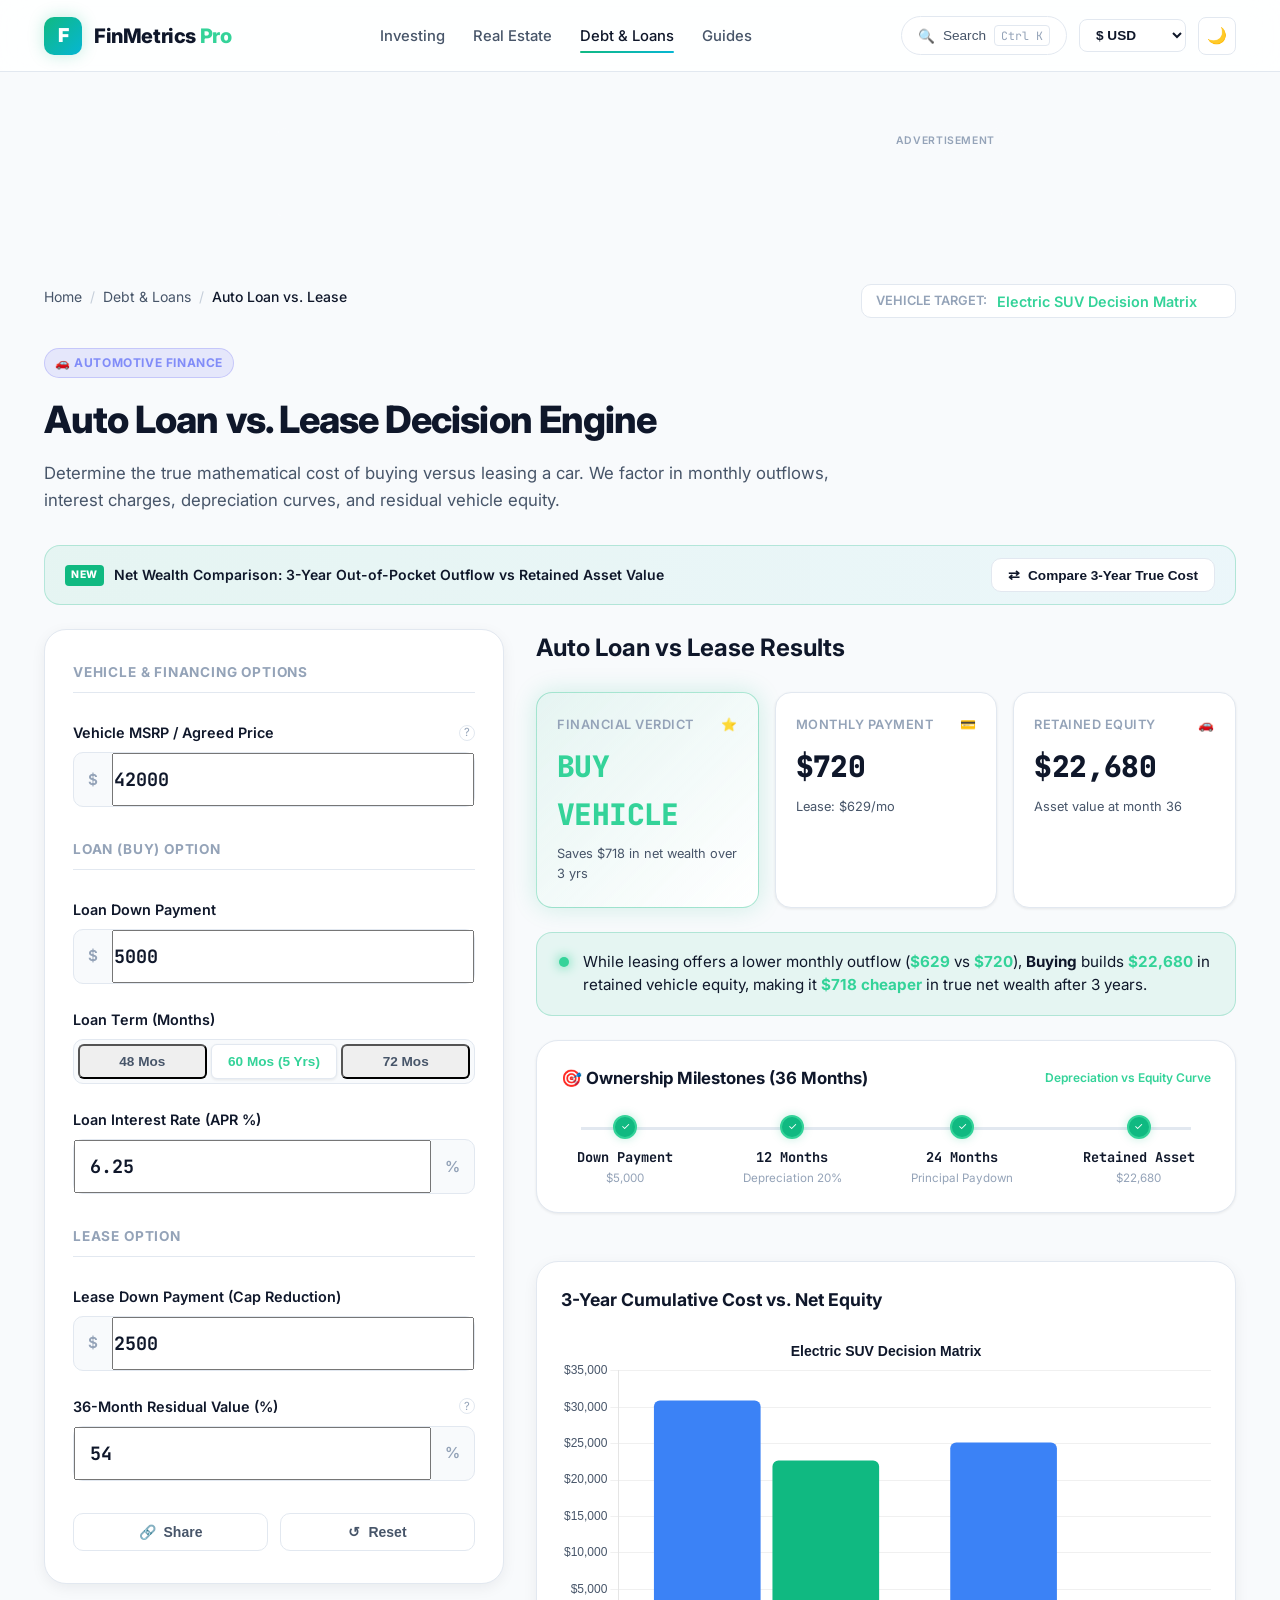
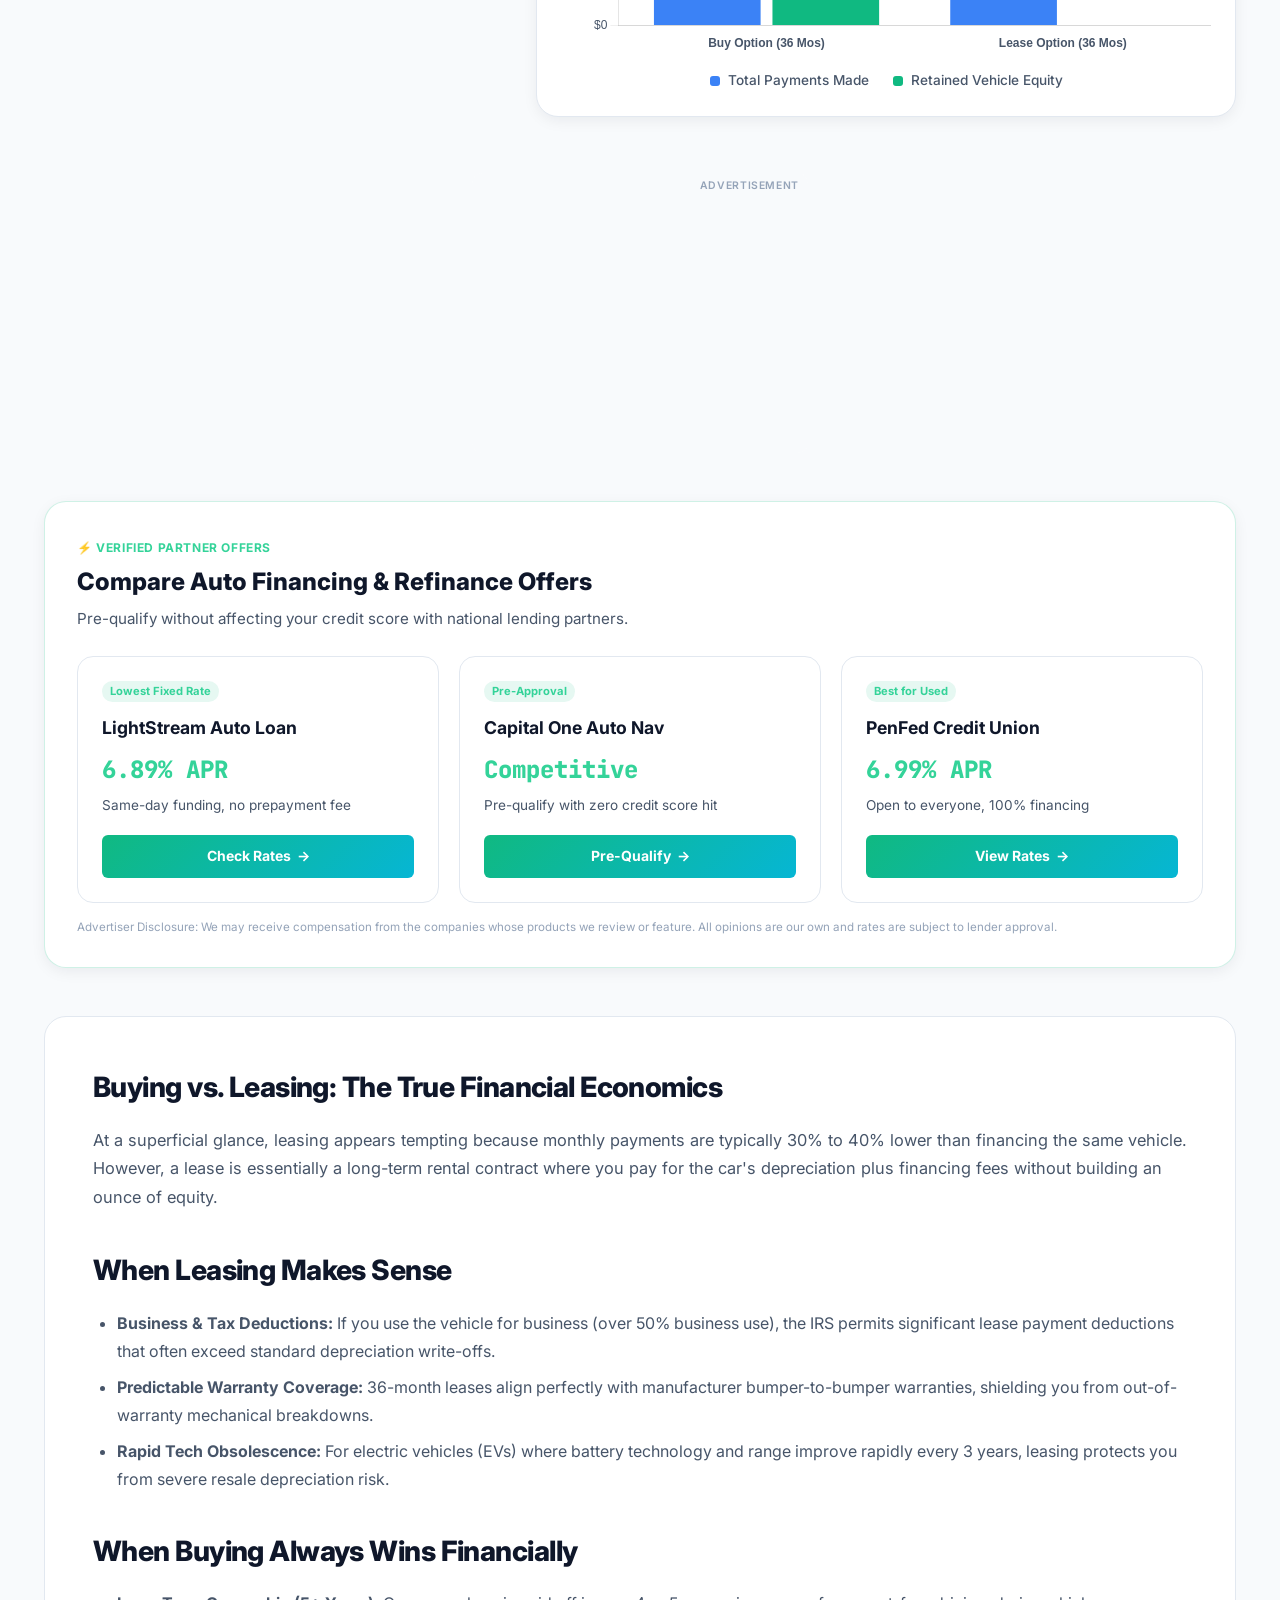
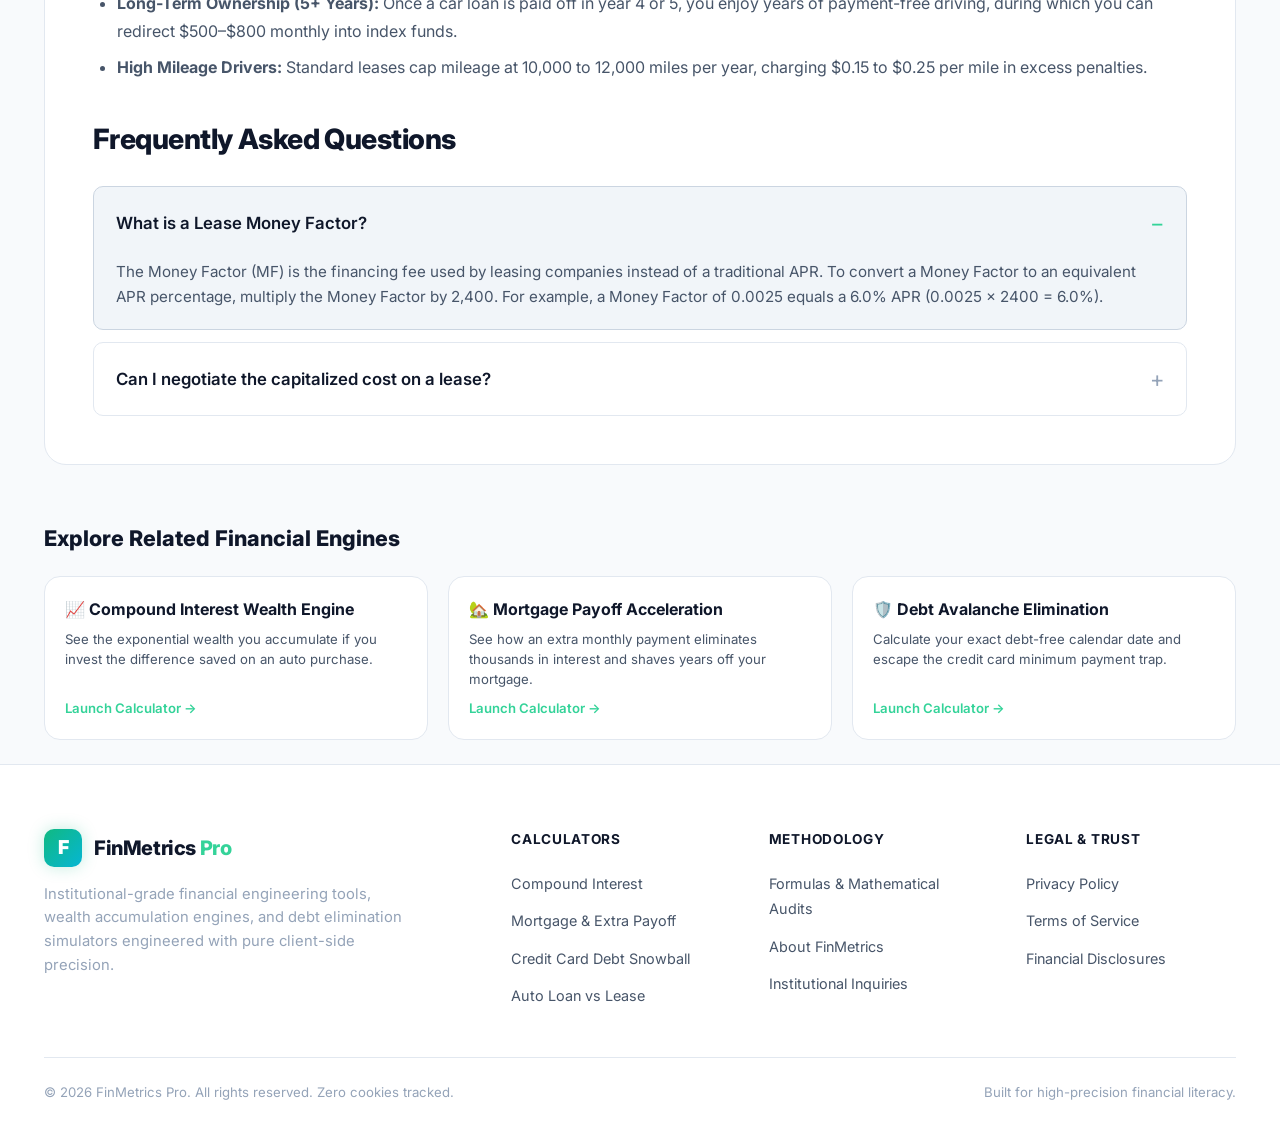
==== commit 9cdb0851: "Senior Dev Polish: Dynamic range slider track gradient fill, mobile nav drawer, vector SVG favicon, " ====
--- a/calculators/auto-loan-lease/index.html
+++ b/calculators/auto-loan-lease/index.html
@@ -14,6 +14,7 @@
   <link rel="stylesheet" href="../../assets/css/main.css">
   <link rel="stylesheet" href="../../assets/css/calculator.css">
   <link rel="stylesheet" href="../../assets/css/premium-animations.css">
+  <link rel="icon" type="image/svg+xml" href="../../assets/favicon.svg">
 
   <script type="application/ld+json">
   {
--- a/assets/css/main.css
+++ b/assets/css/main.css
@@ -1052,9 +1052,101 @@
   gap: 12px;
 }
 
-/* ==========================================================================
-   RESPONSIVE DESIGN (MOBILE & TABLET)
-   ========================================================================== */
+/* Modern Range Slider Track Fill & Styling */
+.calc-range-slider {
+  -webkit-appearance: none;
+  appearance: none;
+  width: 100%;
+  height: 6px;
+  background: var(--border-subtle);
+  border-radius: 999px;
+  outline: none;
+  cursor: pointer;
+  transition: background 0.1s ease;
+}
+
+.calc-range-slider::-webkit-slider-thumb {
+  -webkit-appearance: none;
+  appearance: none;
+  width: 20px;
+  height: 20px;
+  border-radius: 50%;
+  background: #10b981;
+  border: 2px solid #060913;
+  box-shadow: 0 0 12px rgba(16, 185, 129, 0.6);
+  cursor: pointer;
+  transition: transform 0.15s ease, box-shadow 0.15s ease;
+}
+
+.calc-range-slider::-webkit-slider-thumb:hover {
+  transform: scale(1.25);
+  box-shadow: 0 0 18px rgba(16, 185, 129, 0.85);
+}
+
+.calc-range-slider::-moz-range-thumb {
+  width: 20px;
+  height: 20px;
+  border-radius: 50%;
+  background: #10b981;
+  border: 2px solid #060913;
+  box-shadow: 0 0 12px rgba(16, 185, 129, 0.6);
+  cursor: pointer;
+}
+
+/* Mobile Hamburger Menu & Slide-Down Drawer */
+.mobile-menu-toggle {
+  display: none;
+  background: var(--bg-surface);
+  border: 1px solid var(--border-subtle);
+  border-radius: 8px;
+  width: 38px;
+  height: 38px;
+  align-items: center;
+  justify-content: center;
+  cursor: pointer;
+  font-size: 1.15rem;
+  color: var(--text-primary);
+  transition: all var(--transition-fast);
+}
+
+.mobile-nav-drawer {
+  position: fixed;
+  top: var(--nav-height);
+  left: 0;
+  right: 0;
+  background: var(--bg-surface);
+  border-bottom: 1px solid var(--border-subtle);
+  padding: 24px;
+  display: none;
+  flex-direction: column;
+  gap: 16px;
+  z-index: 999;
+  box-shadow: var(--shadow-lg);
+  backdrop-filter: blur(20px);
+}
+
+.mobile-nav-drawer.active {
+  display: flex;
+}
+
+.mobile-nav-drawer a {
+  font-size: 1.05rem;
+  font-weight: 600;
+  color: var(--text-primary);
+  padding: 10px 0;
+  border-bottom: 1px solid var(--border-subtle);
+}
+
+.mobile-nav-drawer a:last-child {
+  border-bottom: none;
+}
+
+@media (max-width: 768px) {
+  .mobile-menu-toggle {
+    display: flex;
+  }
+}
+
 @media (max-width: 992px) {
   .hero-title {
     font-size: 2.8rem;
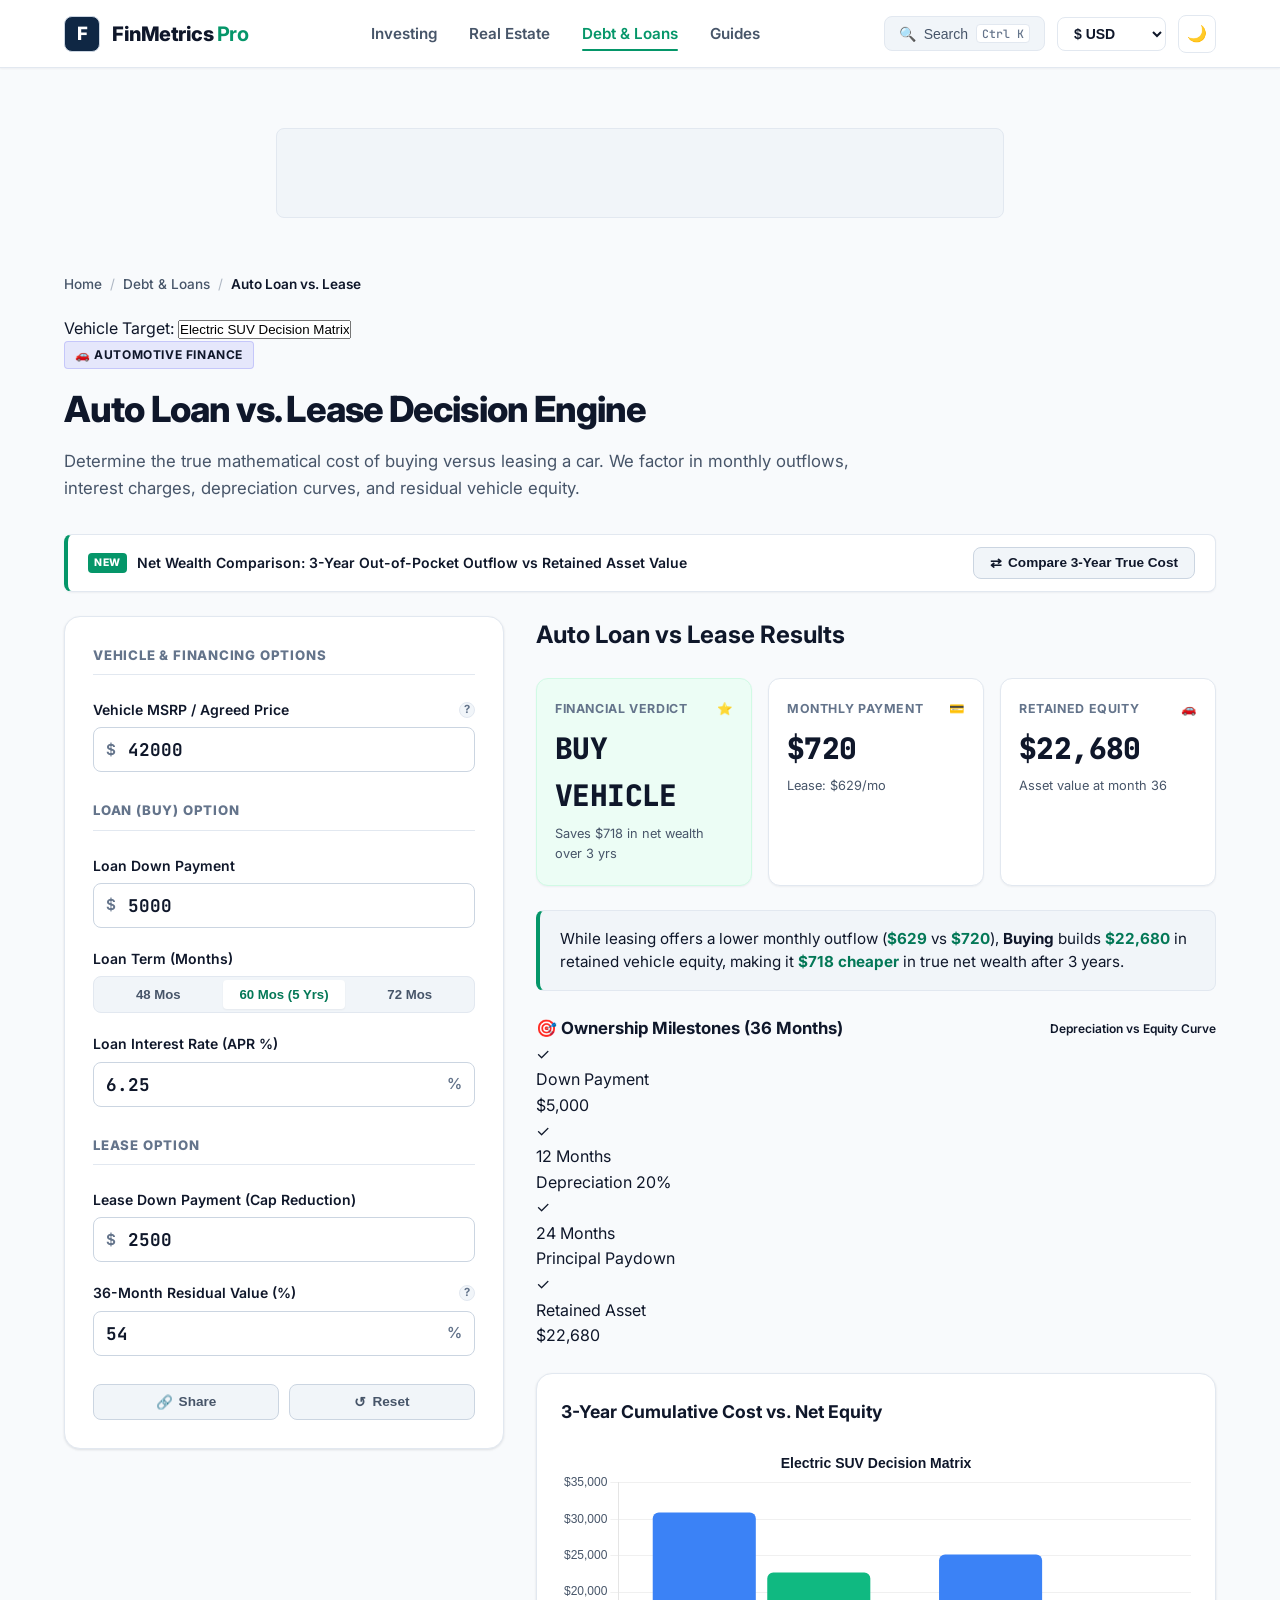
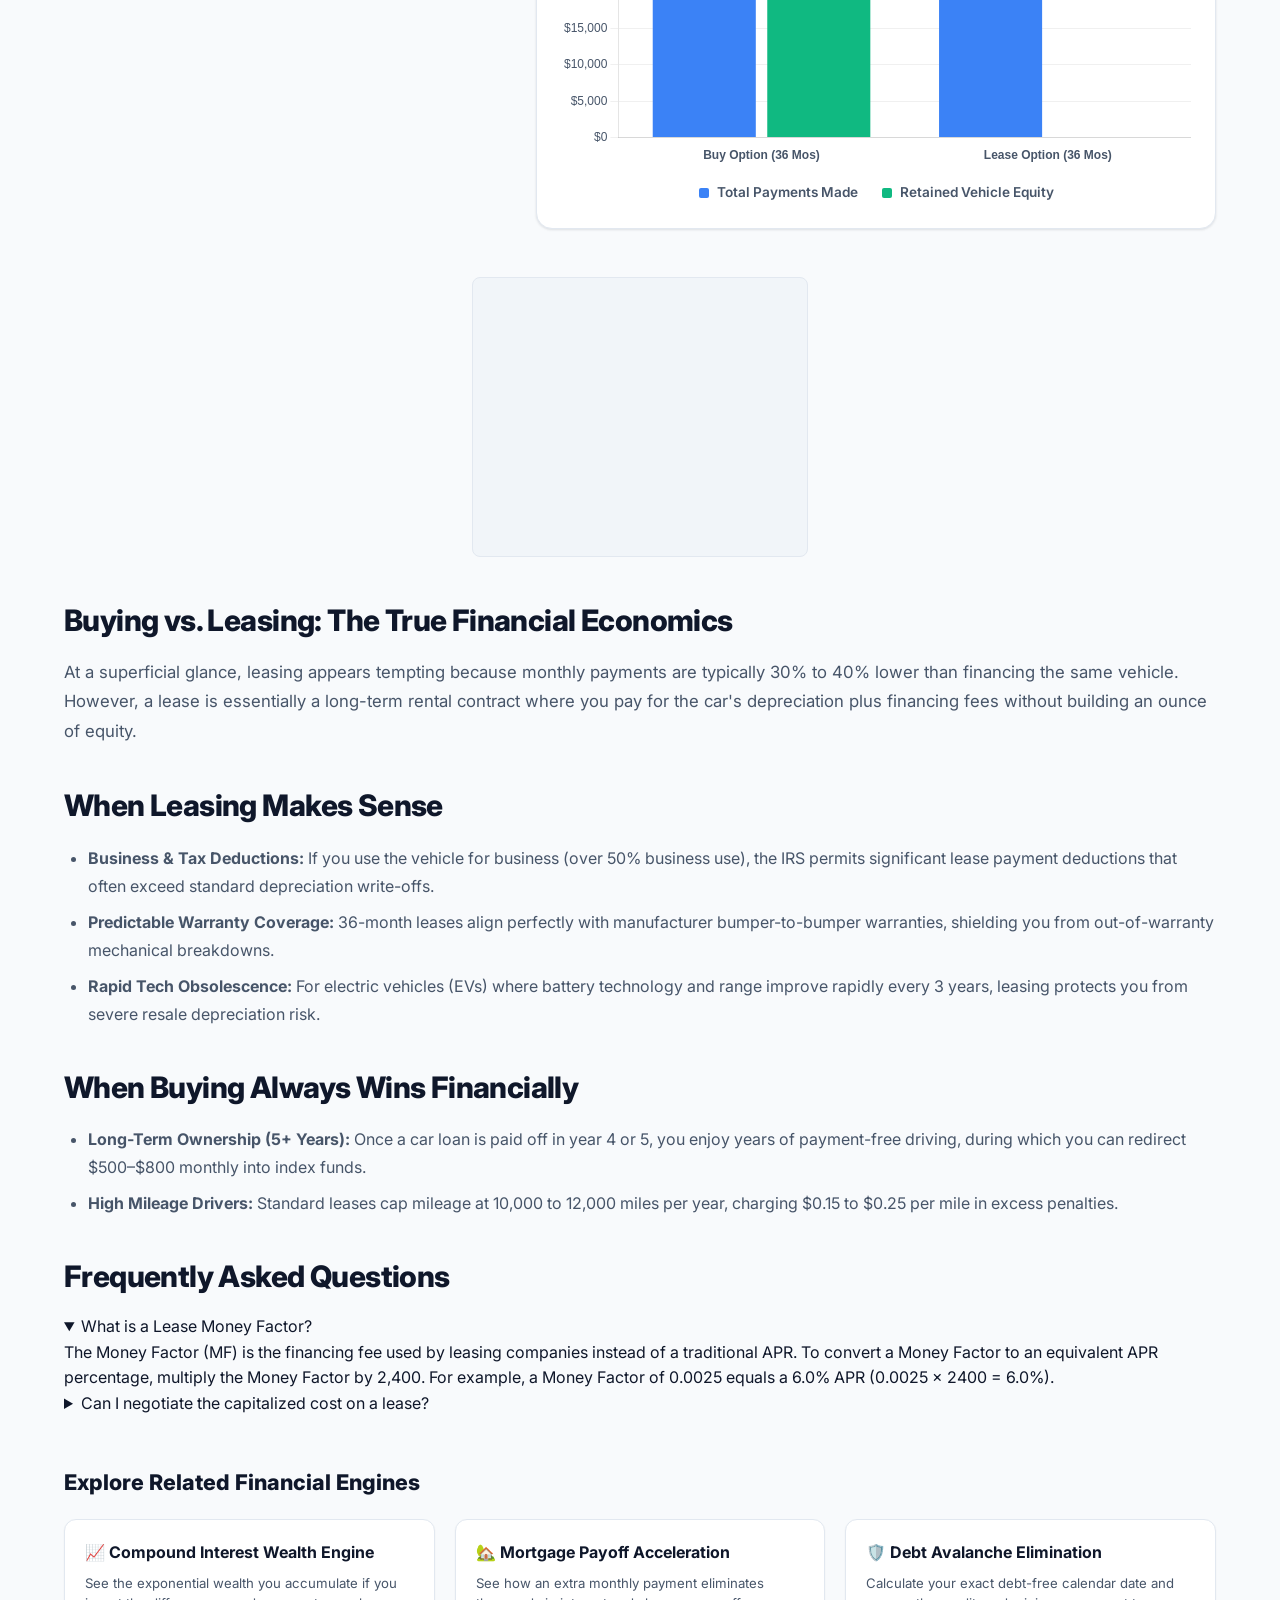
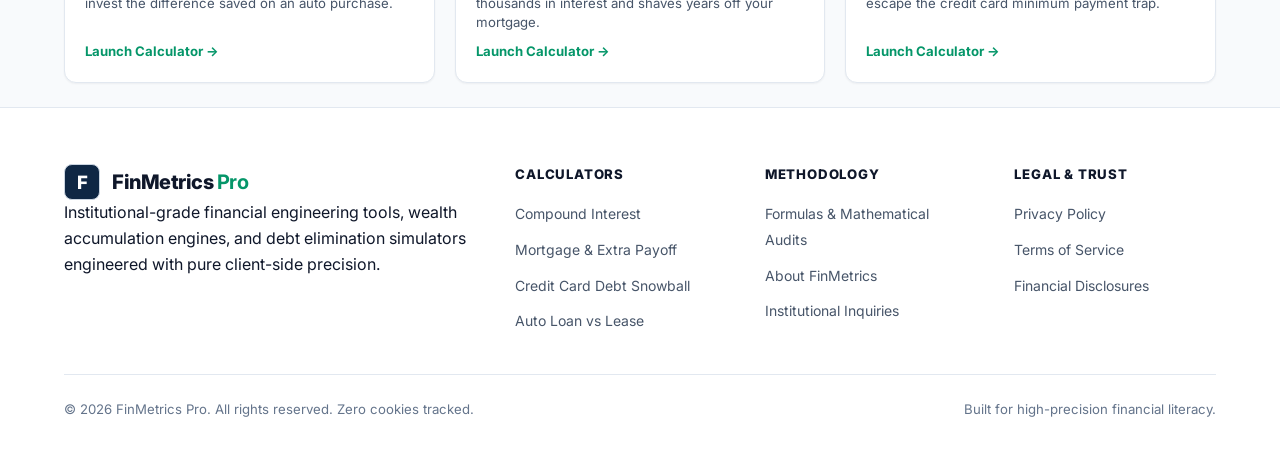
==== commit cd0812eb: "Senior Dev Re-Architecture: Institutional Fintech Overhaul (Bankrate/NerdWallet Grade) - Completely " ====
--- a/calculators/auto-loan-lease/index.html
+++ b/calculators/auto-loan-lease/index.html
@@ -1,5 +1,5 @@
 <!DOCTYPE html>
-<html lang="en" data-theme="dark">
+<html lang="en" data-theme="light">
 <head>
   <meta charset="UTF-8">
   <meta name="viewport" content="width=device-width, initial-scale=1.0">
--- a/assets/css/main.css
+++ b/assets/css/main.css
@@ -1,99 +1,99 @@
 /* ==========================================================================
    FINMETRICS PRO — INSTITUTIONAL DESIGN SYSTEM
-   Modern High-Performance Fintech Typography, Spacing, Theming & Ad Placements
+   Authoritative Financial Typography, Spacing, Theming & Layout
+   Inspired by Institutional Financial Portals (Bankrate, Bloomberg, Stripe)
    ========================================================================== */
 
 :root {
-  /* Brand Palettes */
+  /* Brand Palette (Institutional Navy & Emerald) */
+  --primary-navy: #0f2744;
+  --primary-navy-dark: #0a192c;
+  --primary-navy-light: #1e3a5f;
+
+  --emerald-600: #059669;
+  --emerald-700: #047857;
   --emerald-500: #10b981;
-  --emerald-600: #059669;
-  --emerald-400: #34d399;
-  --emerald-glow: rgba(16, 185, 129, 0.25);
-
-  --cyan-500: #06b6d4;
-  --cyan-600: #0891b2;
-  --cyan-400: #22d3ee;
-  --cyan-glow: rgba(6, 182, 212, 0.2);
-
-  --indigo-500: #6366f1;
-  --indigo-600: #4f46e5;
-  --indigo-400: #818cf8;
+  --emerald-50: #ecfdf5;
+  --emerald-100: #d1fae5;
+
+  --blue-600: #2563eb;
+  --blue-500: #3b82f6;
+  --blue-50: #eff6ff;
+
+  --rose-600: #e11d48;
+  --rose-500: #f43f5e;
+  --rose-50: #fff1f2;
+
+  --amber-600: #d97706;
   --amber-500: #f59e0b;
-  --amber-400: #fbbf24;
-  --rose-500: #f43f5e;
-  --rose-400: #fb7185;
-
-  /* Gradients */
-  --gradient-primary: linear-gradient(135deg, #10b981 0%, #06b6d4 100%);
-  --gradient-card: linear-gradient(180deg, rgba(255, 255, 255, 0.04) 0%, rgba(255, 255, 255, 0.01) 100%);
-  --gradient-border: linear-gradient(135deg, rgba(16, 185, 129, 0.4), rgba(6, 182, 212, 0.2), rgba(255, 255, 255, 0.05));
-
-  /* Neutral Dark Theme (Default) */
-  --bg-base: #060913;
-  --bg-surface: #0c1222;
-  --bg-card: #131c31;
-  --bg-card-hover: #18233e;
-  --bg-input: #090e1c;
-  --border-subtle: #1c2742;
-  --border-focus: #10b981;
-  --border-hover: #2b3b60;
-
-  --glass-bg: rgba(19, 28, 49, 0.65);
-  --glass-border: rgba(255, 255, 255, 0.08);
-  --glass-backdrop: blur(16px);
-
-  --text-primary: #f8fafc;
-  --text-secondary: #94a3b8;
-  --text-muted: #64748b;
-  --text-inverse: #020617;
-
-  /* Typography */
-  --font-sans: 'Inter', -apple-system, BlinkMacSystemFont, 'Segoe UI', Roboto, sans-serif;
-  --font-mono: 'JetBrains Mono', ui-monospace, SFMono-Regular, Menlo, Monaco, Consolas, monospace;
-
-  /* Elevation */
-  --shadow-sm: 0 1px 3px rgba(0, 0, 0, 0.3);
-  --shadow-md: 0 4px 16px -2px rgba(0, 0, 0, 0.5), 0 2px 6px -1px rgba(0, 0, 0, 0.3);
-  --shadow-lg: 0 16px 36px -4px rgba(0, 0, 0, 0.65), 0 4px 14px -2px rgba(0, 0, 0, 0.4);
-  --shadow-glow: 0 0 32px var(--emerald-glow);
-
-  /* Layout */
-  --radius-sm: 6px;
-  --radius-md: 10px;
-  --radius-lg: 16px;
-  --radius-xl: 22px;
-  --container-max: 1240px;
-  --nav-height: 72px;
-
-  --transition-fast: 150ms cubic-bezier(0.4, 0, 0.2, 1);
-  --transition-normal: 250ms cubic-bezier(0.4, 0, 0.2, 1);
-}
-
-[data-theme="light"] {
-  --bg-base: #f8fafc;
+  --amber-50: #fffbeb;
+
+  /* Neutral Light Theme (Default: High-Trust Corporate) */
+  --bg-page: #f8fafc;
   --bg-surface: #ffffff;
   --bg-card: #ffffff;
   --bg-card-hover: #f1f5f9;
-  --bg-input: #f8fafc;
-  --border-subtle: #e2e8f0;
+  --bg-input: #ffffff;
+  --bg-subtle: #f1f5f9;
+
+  --border-light: #e2e8f0;
+  --border-medium: #cbd5e1;
   --border-focus: #059669;
-  --border-hover: #cbd5e1;
-
-  --glass-bg: rgba(255, 255, 255, 0.85);
-  --glass-border: rgba(0, 0, 0, 0.08);
-
-  --text-primary: #0f172a;
+
+  --text-main: #0f172a;
   --text-secondary: #475569;
+  --text-muted: #64748b;
+  --text-inverse: #ffffff;
+
+  /* Typography */
+  --font-sans: 'Inter', -apple-system, BlinkMacSystemFont, 'Segoe UI', Roboto, Helvetica, Arial, sans-serif;
+  --font-mono: 'JetBrains Mono', ui-monospace, SFMono-Regular, Menlo, Monaco, Consolas, monospace;
+
+  /* Elevation */
+  --shadow-xs: 0 1px 2px rgba(15, 23, 42, 0.05);
+  --shadow-sm: 0 1px 3px rgba(15, 23, 42, 0.08), 0 1px 2px rgba(15, 23, 42, 0.04);
+  --shadow-md: 0 4px 6px -1px rgba(15, 23, 42, 0.08), 0 2px 4px -2px rgba(15, 23, 42, 0.05);
+  --shadow-lg: 0 10px 15px -3px rgba(15, 23, 42, 0.08), 0 4px 6px -4px rgba(15, 23, 42, 0.04);
+
+  /* Layout */
+  --radius-sm: 4px;
+  --radius-md: 8px;
+  --radius-lg: 12px;
+  --radius-xl: 16px;
+  --container-max: 1200px;
+  --nav-height: 68px;
+
+  --transition-fast: 150ms cubic-bezier(0.4, 0, 0.2, 1);
+  --transition-normal: 250ms cubic-bezier(0.4, 0, 0.2, 1);
+}
+
+/* Sophisticated Terminal Dark Theme (Optional via Toggle) */
+[data-theme="dark"] {
+  --bg-page: #0b1120;
+  --bg-surface: #111c33;
+  --bg-card: #152240;
+  --bg-card-hover: #1b2b52;
+  --bg-input: #0b1120;
+  --bg-subtle: #192749;
+
+  --border-light: #22345e;
+  --border-medium: #2f4577;
+  --border-focus: #10b981;
+
+  --text-main: #f8fafc;
+  --text-secondary: #cbd5e1;
   --text-muted: #94a3b8;
-  --text-inverse: #ffffff;
-
-  --shadow-sm: 0 1px 3px rgba(0, 0, 0, 0.08);
-  --shadow-md: 0 4px 16px -2px rgba(15, 23, 42, 0.08);
-  --shadow-lg: 0 16px 36px -4px rgba(15, 23, 42, 0.12);
-  --shadow-glow: 0 0 24px rgba(16, 185, 129, 0.18);
-}
-
-/* RESET */
+  --text-inverse: #0b1120;
+
+  --shadow-xs: 0 1px 2px rgba(0, 0, 0, 0.3);
+  --shadow-sm: 0 1px 3px rgba(0, 0, 0, 0.4);
+  --shadow-md: 0 4px 8px rgba(0, 0, 0, 0.5);
+  --shadow-lg: 0 12px 24px rgba(0, 0, 0, 0.6);
+}
+
+/* ==========================================================================
+   RESET & BASE STYLES
+   ========================================================================== */
 *, *::before, *::after {
   box-sizing: border-box;
   margin: 0;
@@ -106,16 +106,15 @@
   line-height: 1.6;
   scroll-behavior: smooth;
   -webkit-font-smoothing: antialiased;
+  -moz-osx-font-smoothing: grayscale;
 }
 
 body {
-  background-color: var(--bg-base);
-  color: var(--text-primary);
+  background-color: var(--bg-page);
+  color: var(--text-main);
   min-height: 100vh;
   display: flex;
   flex-direction: column;
-  position: relative;
-  overflow-x: hidden;
 }
 
 .tnum {
@@ -144,13 +143,12 @@
   position: sticky;
   top: 0;
   z-index: 1000;
-  background: var(--glass-bg);
-  backdrop-filter: var(--glass-backdrop);
-  -webkit-backdrop-filter: var(--glass-backdrop);
-  border-bottom: 1px solid var(--border-subtle);
+  background-color: var(--bg-surface);
+  border-bottom: 1px solid var(--border-light);
   height: var(--nav-height);
   display: flex;
   align-items: center;
+  box-shadow: var(--shadow-xs);
 }
 
 .nav-container {
@@ -163,38 +161,47 @@
   display: flex;
   align-items: center;
   gap: 12px;
+}
+
+.brand-logo-icon {
+  width: 36px;
+  height: 36px;
+  background: var(--primary-navy);
+  border-radius: var(--radius-md);
+  display: flex;
+  align-items: center;
+  justify-content: center;
+  color: #ffffff;
+  font-size: 1.15rem;
   font-weight: 800;
+  border: 1px solid var(--border-medium);
+}
+
+[data-theme="dark"] .brand-logo-icon {
+  background: var(--emerald-600);
+}
+
+.brand-name {
   font-size: 1.25rem;
-  letter-spacing: -0.02em;
-}
-
-.brand-logo-icon {
-  width: 38px;
-  height: 38px;
-  background: var(--gradient-primary);
-  border-radius: 10px;
-  display: flex;
-  align-items: center;
-  justify-content: center;
-  color: #fff;
-  font-size: 1.2rem;
-  font-weight: 900;
-  box-shadow: 0 0 16px var(--emerald-glow);
+  font-weight: 800;
+  color: var(--text-main);
+  letter-spacing: -0.025em;
 }
 
 .brand-name span {
-  color: var(--emerald-400);
+  color: var(--emerald-600);
+  font-weight: 700;
 }
 
 .nav-center-links {
   display: flex;
   list-style: none;
-  gap: 28px;
+  gap: 32px;
 }
 
 .nav-link {
-  font-size: 0.925rem;
-  font-weight: 500;
+  font-size: 0.95rem;
+  font-weight: 600;
   color: var(--text-secondary);
   transition: color var(--transition-fast);
   padding: 8px 0;
@@ -202,17 +209,17 @@
 }
 
 .nav-link:hover, .nav-link.active {
-  color: var(--text-primary);
-}
-
-.nav-link.active::after, .nav-link:hover::after {
+  color: var(--emerald-600);
+}
+
+.nav-link.active::after {
   content: '';
   position: absolute;
   bottom: 0;
   left: 0;
   width: 100%;
   height: 2px;
-  background: var(--gradient-primary);
+  background: var(--emerald-600);
   border-radius: 2px;
 }
 
@@ -226,27 +233,27 @@
   display: flex;
   align-items: center;
   gap: 8px;
-  background: var(--bg-surface);
-  border: 1px solid var(--border-subtle);
-  border-radius: 999px;
-  padding: 8px 16px;
-  font-size: 0.85rem;
+  background: var(--bg-subtle);
+  border: 1px solid var(--border-light);
+  border-radius: var(--radius-md);
+  padding: 7px 14px;
+  font-size: 0.875rem;
+  font-weight: 500;
   color: var(--text-secondary);
   cursor: pointer;
   transition: all var(--transition-fast);
 }
 
 .search-trigger-btn:hover {
-  border-color: var(--emerald-500);
-  color: var(--text-primary);
-  box-shadow: 0 0 12px rgba(16, 185, 129, 0.2);
+  border-color: var(--emerald-600);
+  color: var(--text-main);
 }
 
 .kbd-shortcut {
-  background: var(--bg-card);
-  border: 1px solid var(--border-subtle);
-  border-radius: 4px;
-  padding: 2px 6px;
+  background: var(--bg-surface);
+  border: 1px solid var(--border-light);
+  border-radius: var(--radius-sm);
+  padding: 1px 5px;
   font-size: 0.72rem;
   font-family: var(--font-mono);
   color: var(--text-muted);
@@ -254,25 +261,25 @@
 
 .currency-select {
   background: var(--bg-surface);
-  border: 1px solid var(--border-subtle);
-  color: var(--text-primary);
-  border-radius: 8px;
+  border: 1px solid var(--border-light);
+  color: var(--text-main);
+  border-radius: var(--radius-md);
   padding: 7px 12px;
-  font-size: 0.85rem;
+  font-size: 0.875rem;
   font-weight: 600;
   cursor: pointer;
   outline: none;
   transition: border-color var(--transition-fast);
 }
 
-.currency-select:hover {
-  border-color: var(--emerald-500);
+.currency-select:hover, .currency-select:focus {
+  border-color: var(--emerald-600);
 }
 
 .theme-toggle-btn {
   background: var(--bg-surface);
-  border: 1px solid var(--border-subtle);
-  border-radius: 8px;
+  border: 1px solid var(--border-light);
+  border-radius: var(--radius-md);
   width: 38px;
   height: 38px;
   display: flex;
@@ -280,833 +287,26 @@
   justify-content: center;
   cursor: pointer;
   font-size: 1rem;
+  color: var(--text-main);
   transition: all var(--transition-fast);
 }
 
 .theme-toggle-btn:hover {
-  border-color: var(--emerald-500);
-  transform: rotate(15deg);
-}
-
-/* ==========================================================================
-   HERO SECTION WITH ANIMATED ORBS & QUICK CALCULATOR
-   ========================================================================== */
-.hero-section {
-  position: relative;
-  padding: 80px 0 64px;
-  text-align: center;
-  overflow: hidden;
-}
-
-.hero-mesh-bg {
-  position: absolute;
-  inset: 0;
-  pointer-events: none;
-  z-index: 0;
-}
-
-.orb {
-  position: absolute;
-  border-radius: 50%;
-  filter: blur(80px);
-  will-change: transform;
-}
-
-.orb-1 {
-  width: 480px;
-  height: 480px;
-  background: radial-gradient(circle, rgba(16, 185, 129, 0.22) 0%, rgba(16, 185, 129, 0) 70%);
-  top: -120px;
-  left: 15%;
-  animation: orbFloat1 22s ease-in-out infinite;
-}
-
-.orb-2 {
-  width: 420px;
-  height: 420px;
-  background: radial-gradient(circle, rgba(6, 182, 212, 0.2) 0%, rgba(6, 182, 212, 0) 70%);
-  top: 40px;
-  right: 15%;
-  animation: orbFloat2 26s ease-in-out infinite;
-}
-
-.orb-3 {
-  width: 360px;
-  height: 360px;
-  background: radial-gradient(circle, rgba(99, 102, 241, 0.16) 0%, rgba(99, 102, 241, 0) 70%);
-  bottom: -60px;
-  left: 45%;
-  animation: orbFloat3 30s ease-in-out infinite;
-}
-
-.hero-content {
-  position: relative;
-  z-index: 1;
-  max-width: 920px;
-  margin: 0 auto;
-}
-
-.hero-live-banner {
-  display: inline-flex;
-  align-items: center;
-  gap: 10px;
-  background: rgba(19, 28, 49, 0.8);
-  border: 1px solid rgba(16, 185, 129, 0.3);
-  padding: 6px 18px;
-  border-radius: 999px;
-  font-size: 0.85rem;
-  color: var(--text-secondary);
-  margin-bottom: 24px;
-  backdrop-filter: blur(8px);
-  box-shadow: 0 2px 10px rgba(0, 0, 0, 0.2);
-}
-
-.hero-title {
-  font-size: 3.6rem;
-  font-weight: 900;
-  line-height: 1.1;
-  letter-spacing: -0.035em;
-  margin-bottom: 20px;
-}
-
-.gradient-text {
-  background: linear-gradient(135deg, #10b981 0%, #06b6d4 50%, #818cf8 100%);
-  background-size: 200% 200%;
-  -webkit-background-clip: text;
-  -webkit-text-fill-color: transparent;
-  animation: gradientShift 6s ease infinite;
-}
-
-.hero-sub {
-  font-size: 1.2rem;
-  color: var(--text-secondary);
-  line-height: 1.6;
-  max-width: 740px;
-  margin: 0 auto 36px;
-}
-
-/* Hero Stats Row */
-.hero-stats-row {
-  display: grid;
-  grid-template-columns: repeat(4, 1fr);
-  gap: 16px;
-  margin-bottom: 48px;
-}
-
-.hero-stat-card {
-  background: var(--glass-bg);
-  backdrop-filter: var(--glass-backdrop);
-  border: 1px solid var(--border-subtle);
-  border-radius: var(--radius-lg);
-  padding: 20px 16px;
-  transition: all var(--transition-normal);
-}
-
-.hero-stat-card:hover {
-  border-color: var(--border-hover);
-  transform: translateY(-3px);
-}
-
-.hero-stat-val {
-  font-size: 1.75rem;
-  font-weight: 800;
-  font-family: var(--font-mono);
-  color: var(--emerald-400);
-  margin-bottom: 4px;
-}
-
-.hero-stat-lbl {
-  font-size: 0.825rem;
-  color: var(--text-muted);
-  font-weight: 500;
-}
-
-/* Quick Calculator Widget */
-.hero-quick-calc {
-  background: var(--bg-surface);
-  border: 1px solid var(--border-subtle);
-  border-radius: var(--radius-xl);
-  padding: 24px 32px;
-  max-width: 820px;
-  margin: 0 auto 40px;
-  box-shadow: var(--shadow-lg);
-  display: flex;
-  flex-direction: column;
-  gap: 16px;
-  text-align: left;
-}
-
-.quick-calc-header {
-  display: flex;
-  justify-content: space-between;
-  align-items: center;
-}
-
-.quick-calc-title {
-  font-size: 1.05rem;
-  font-weight: 700;
-  display: flex;
-  align-items: center;
-  gap: 8px;
-}
-
-.quick-calc-badge {
-  font-size: 0.725rem;
-  background: rgba(16, 185, 129, 0.15);
-  color: var(--emerald-400);
-  padding: 3px 8px;
-  border-radius: 999px;
-  font-weight: 600;
-}
-
-.quick-calc-inputs-row {
-  display: grid;
-  grid-template-columns: 1fr 1fr 1fr auto;
-  gap: 16px;
-  align-items: end;
-}
-
-.quick-calc-field {
-  display: flex;
-  flex-direction: column;
-  gap: 6px;
-}
-
-.quick-calc-field label {
-  font-size: 0.785rem;
-  font-weight: 600;
-  color: var(--text-secondary);
-}
-
-.quick-input-box {
-  display: flex;
-  align-items: center;
-  background: var(--bg-input);
-  border: 1px solid var(--border-subtle);
-  border-radius: var(--radius-sm);
-  padding: 8px 12px;
-}
-
-.quick-input-box input {
-  background: transparent;
-  border: none;
-  outline: none;
-  color: var(--text-primary);
-  font-size: 0.95rem;
-  font-weight: 600;
-  width: 100%;
-}
-
-.quick-calc-btn {
-  background: var(--gradient-primary);
-  border: none;
-  color: #fff;
-  font-weight: 700;
-  font-size: 0.925rem;
-  padding: 10px 20px;
-  border-radius: var(--radius-sm);
-  cursor: pointer;
-  transition: opacity var(--transition-fast);
-  white-space: nowrap;
-}
-
-.quick-calc-btn:hover {
-  opacity: 0.9;
-}
-
-.quick-calc-output {
-  display: none;
-  background: rgba(16, 185, 129, 0.08);
-  border: 1px solid rgba(16, 185, 129, 0.25);
-  border-radius: var(--radius-sm);
-  padding: 12px 16px;
-  font-size: 0.925rem;
-  color: var(--text-primary);
-  display: flex;
-  justify-content: space-between;
-  align-items: center;
-}
-
-/* Trust Badges Row */
-.trust-badge-row {
-  display: flex;
-  justify-content: center;
-  gap: 24px;
-  flex-wrap: wrap;
-  font-size: 0.85rem;
-  color: var(--text-muted);
-}
-
-.trust-badge {
-  display: inline-flex;
-  align-items: center;
-  gap: 6px;
-}
-
-/* ==========================================================================
-   ADSENSE UNITS & MONETIZATION PLACEHOLDERS
-   ========================================================================== */
-.adsense-unit {
-  margin: 36px auto;
-  text-align: center;
-  display: flex;
-  align-items: center;
-  justify-content: center;
-  background: rgba(255, 255, 255, 0.015);
-  border: 1px dashed rgba(255, 255, 255, 0.1);
-  border-radius: var(--radius-md);
-  position: relative;
-  overflow: hidden;
-}
-
-.adsense-unit::before {
-  content: 'ADVERTISEMENT';
-  position: absolute;
-  top: 4px;
-  right: 8px;
-  font-size: 0.65rem;
-  font-weight: 600;
-  color: var(--text-muted);
-  letter-spacing: 0.06em;
-}
-
-.adsense-leaderboard {
-  width: 100%;
-  max-width: 728px;
-  min-height: 90px;
-}
-
-.adsense-rectangle {
-  width: 100%;
-  max-width: 336px;
-  min-height: 280px;
-}
-
-.adsense-footer {
-  width: 100%;
-  max-width: 970px;
-  min-height: 90px;
-}
-
-/* ==========================================================================
-   FLAGSHIP CALCULATORS GRID
-   ========================================================================== */
-.section-wrap {
-  padding: 48px 0;
-}
-
-.section-head {
-  margin-bottom: 36px;
-}
-
-.section-head-title {
-  font-size: 2.25rem;
-  font-weight: 800;
-  letter-spacing: -0.025em;
-  margin-bottom: 8px;
-}
-
-.section-head-sub {
-  font-size: 1.05rem;
-  color: var(--text-secondary);
-}
-
-.tool-grid {
-  display: grid;
-  grid-template-columns: repeat(2, 1fr);
-  gap: 24px;
-}
-
-.tool-card {
-  background: var(--bg-surface);
-  border: 1px solid var(--border-subtle);
-  border-radius: var(--radius-xl);
-  padding: 32px 28px;
-  position: relative;
-  display: flex;
-  flex-direction: column;
-  transition: all var(--transition-normal);
-  box-shadow: var(--shadow-sm);
-}
-
-.tool-card:hover {
-  transform: translateY(-5px);
-  border-color: var(--emerald-500);
-  box-shadow: var(--shadow-lg), 0 0 20px rgba(16, 185, 129, 0.15);
-}
-
-.tool-card-badge {
-  position: absolute;
-  top: 24px;
-  right: 24px;
-  font-size: 0.725rem;
-  font-weight: 700;
-  text-transform: uppercase;
-  letter-spacing: 0.05em;
-  padding: 4px 10px;
-  border-radius: 999px;
-  background: rgba(16, 185, 129, 0.12);
-  color: var(--emerald-400);
-  border: 1px solid rgba(16, 185, 129, 0.25);
-}
-
-.tool-card-icon {
-  font-size: 2.5rem;
-  margin-bottom: 16px;
-}
-
-.tool-card-title {
-  font-size: 1.35rem;
-  font-weight: 700;
-  letter-spacing: -0.015em;
-  margin-bottom: 10px;
-}
-
-.tool-card-desc {
-  font-size: 0.95rem;
-  color: var(--text-secondary);
-  line-height: 1.6;
-  margin-bottom: 20px;
-  flex-grow: 1;
-}
-
-/* Mini Visual preview bar inside card */
-.tool-card-mini-chart {
-  display: flex;
-  align-items: flex-end;
-  gap: 6px;
-  height: 36px;
-  margin-bottom: 20px;
-  padding: 4px 8px;
-  background: rgba(0, 0, 0, 0.2);
-  border-radius: 6px;
-}
-
-.mini-bar {
-  flex: 1;
-  background: var(--gradient-primary);
-  border-radius: 3px;
-  opacity: 0.75;
-  transition: height 0.3s ease, opacity 0.3s ease;
-}
-
-.tool-card:hover .mini-bar {
-  opacity: 1;
-}
-
-.tool-card-meta-row {
-  display: flex;
-  justify-content: space-between;
-  align-items: center;
-  font-size: 0.8rem;
-  color: var(--text-muted);
-  margin-bottom: 16px;
-}
-
-.tool-card-footer {
-  display: flex;
-  justify-content: space-between;
-  align-items: center;
-  border-top: 1px solid var(--border-subtle);
-  padding-top: 20px;
-}
-
-.tool-card-meta {
-  font-size: 0.825rem;
-  color: var(--text-muted);
-  font-family: var(--font-mono);
-}
-
-.tool-card-btn {
-  display: inline-flex;
-  align-items: center;
-  gap: 6px;
-  font-size: 0.875rem;
-  font-weight: 700;
-  color: var(--emerald-400);
-  transition: transform var(--transition-fast);
-}
-
-.tool-card-btn:hover {
-  transform: translateX(4px);
-}
-
-/* ==========================================================================
-   AFFILIATE PARTNER CARDS MATRIX
-   ========================================================================== */
-.affiliate-matrix-wrap {
-  background: var(--bg-surface);
-  border: 1px solid rgba(16, 185, 129, 0.2);
-  border-radius: var(--radius-xl);
-  padding: 32px;
-  margin: 48px 0;
-  box-shadow: var(--shadow-md);
-}
-
-.affiliate-matrix-header {
-  margin-bottom: 24px;
-}
-
-.affiliate-matrix-tag {
-  display: inline-block;
-  font-size: 0.75rem;
-  font-weight: 700;
-  color: var(--emerald-400);
-  text-transform: uppercase;
-  letter-spacing: 0.05em;
-  margin-bottom: 6px;
-}
-
-.affiliate-matrix-title {
-  font-size: 1.5rem;
-  font-weight: 800;
-  margin-bottom: 6px;
-}
-
-.affiliate-matrix-subtitle {
-  font-size: 0.95rem;
-  color: var(--text-secondary);
-}
-
-.affiliate-cards-row {
-  display: grid;
-  grid-template-columns: repeat(3, 1fr);
-  gap: 20px;
-  margin-bottom: 16px;
-}
-
-.affiliate-card {
-  background: var(--bg-card);
-  border: 1px solid var(--border-subtle);
-  border-radius: var(--radius-lg);
-  padding: 24px;
-  display: flex;
-  flex-direction: column;
-  position: relative;
-  transition: all var(--transition-fast);
-}
-
-.affiliate-card:hover {
-  border-color: var(--emerald-500);
-  transform: translateY(-3px);
-}
-
-.affiliate-badge {
-  font-size: 0.7rem;
-  font-weight: 700;
-  color: var(--emerald-400);
-  background: rgba(16, 185, 129, 0.1);
-  padding: 2px 8px;
-  border-radius: 999px;
-  align-self: flex-start;
-  margin-bottom: 12px;
-}
-
-.affiliate-name {
-  font-size: 1.1rem;
-  font-weight: 700;
-  margin-bottom: 8px;
-}
-
-.affiliate-rate-val {
-  font-size: 1.5rem;
-  font-weight: 900;
-  color: var(--emerald-400);
-  font-family: var(--font-mono);
-  margin-bottom: 6px;
-}
-
-.affiliate-perk {
-  font-size: 0.85rem;
-  color: var(--text-secondary);
-  line-height: 1.5;
-  margin-bottom: 20px;
-  flex-grow: 1;
-}
-
-.affiliate-cta-btn {
-  background: var(--gradient-primary);
-  color: #fff;
-  font-weight: 700;
-  font-size: 0.875rem;
-  padding: 10px 16px;
-  border-radius: var(--radius-sm);
-  display: flex;
-  align-items: center;
-  justify-content: center;
-  gap: 6px;
-  transition: opacity var(--transition-fast);
-}
-
-.affiliate-cta-btn:hover {
-  opacity: 0.9;
-}
-
-.affiliate-disclosure-footer {
-  font-size: 0.725rem;
-  color: var(--text-muted);
-  line-height: 1.4;
-  margin-top: 16px;
-}
-
-/* ==========================================================================
-   EDITORIAL & INSIGHT CONTENT
-   ========================================================================== */
-.editorial-content-section {
-  padding: 48px 0;
-}
-
-.editorial-article h2 {
-  font-size: 2rem;
-  font-weight: 800;
-  margin-bottom: 16px;
-}
-
-.editorial-article p {
-  color: var(--text-secondary);
-  margin-bottom: 20px;
-  font-size: 1.05rem;
-}
-
-/* Testimonial Cards */
-.testimonial-grid {
-  display: grid;
-  grid-template-columns: repeat(3, 1fr);
-  gap: 20px;
-  margin: 32px 0;
-}
-
-.testimonial-card {
-  background: var(--bg-card);
-  border: 1px solid var(--border-subtle);
-  border-radius: var(--radius-lg);
-  padding: 24px;
-}
-
-.testimonial-quote {
-  font-size: 0.95rem;
-  color: var(--text-secondary);
-  line-height: 1.6;
-  margin-bottom: 16px;
-  font-style: italic;
-}
-
-.testimonial-author {
-  font-size: 0.875rem;
-  font-weight: 700;
-  color: var(--text-primary);
-}
-
-.testimonial-role {
-  font-size: 0.75rem;
-  color: var(--text-muted);
-}
-
-/* Search Modal */
-.search-modal-backdrop {
-  position: fixed;
-  inset: 0;
-  background: rgba(0, 0, 0, 0.75);
-  backdrop-filter: blur(8px);
-  z-index: 9999;
-  display: none;
-  align-items: flex-start;
-  justify-content: center;
-  padding-top: 100px;
-}
-
-.search-modal-backdrop.active {
-  display: flex;
-}
-
-.search-modal-box {
-  background: var(--bg-surface);
-  border: 1px solid var(--border-subtle);
-  border-radius: var(--radius-xl);
-  width: 100%;
-  max-width: 620px;
-  box-shadow: var(--shadow-lg);
-  overflow: hidden;
-}
-
-.search-input-wrap {
-  display: flex;
-  align-items: center;
-  padding: 16px 20px;
-  border-bottom: 1px solid var(--border-subtle);
-  gap: 12px;
-}
-
-.search-input-wrap input {
-  background: transparent;
-  border: none;
-  outline: none;
-  font-size: 1.1rem;
-  color: var(--text-primary);
-  width: 100%;
-}
-
-.search-close-btn {
-  background: transparent;
-  border: none;
-  color: var(--text-muted);
-  font-size: 1.2rem;
-  cursor: pointer;
-}
-
-.search-results-list {
-  max-height: 380px;
-  overflow-y: auto;
-  padding: 12px;
-}
-
-.search-item {
-  display: block;
-  padding: 12px 16px;
-  border-radius: var(--radius-md);
-  transition: background var(--transition-fast);
-}
-
-.search-item:hover {
-  background: var(--bg-card);
-}
-
-.search-item-cat {
-  font-size: 0.72rem;
-  color: var(--emerald-400);
-  font-weight: 700;
-  text-transform: uppercase;
-  margin-bottom: 2px;
-}
-
-.search-item-title {
-  font-size: 0.95rem;
-  font-weight: 700;
-  color: var(--text-primary);
-}
-
-.search-item-desc {
-  font-size: 0.825rem;
-  color: var(--text-muted);
-}
-
-/* ==========================================================================
-   FOOTER
-   ========================================================================== */
-.site-footer {
-  background: var(--bg-surface);
-  border-top: 1px solid var(--border-subtle);
-  padding: 64px 0 32px;
-  margin-top: auto;
-}
-
-.footer-top-grid {
-  display: grid;
-  grid-template-columns: 2fr 1fr 1fr 1fr;
-  gap: 48px;
-  margin-bottom: 48px;
-}
-
-.footer-brand-bio {
-  font-size: 0.925rem;
-  color: var(--text-muted);
-  line-height: 1.6;
-  margin-top: 16px;
-  max-width: 360px;
-}
-
-.footer-col-title {
-  font-size: 0.85rem;
-  font-weight: 700;
-  text-transform: uppercase;
-  letter-spacing: 0.05em;
-  color: var(--text-primary);
-  margin-bottom: 20px;
-}
-
-.footer-links {
-  list-style: none;
-  display: flex;
-  flex-direction: column;
-  gap: 12px;
-}
-
-.footer-links a {
-  font-size: 0.9rem;
-  color: var(--text-secondary);
-  transition: color var(--transition-fast);
-}
-
-.footer-links a:hover {
-  color: var(--emerald-400);
-}
-
-.footer-bottom-bar {
-  border-top: 1px solid var(--border-subtle);
-  padding-top: 24px;
-  display: flex;
-  justify-content: space-between;
-  font-size: 0.825rem;
-  color: var(--text-muted);
-  flex-wrap: wrap;
-  gap: 12px;
-}
-
-/* Modern Range Slider Track Fill & Styling */
-.calc-range-slider {
-  -webkit-appearance: none;
-  appearance: none;
-  width: 100%;
-  height: 6px;
-  background: var(--border-subtle);
-  border-radius: 999px;
-  outline: none;
-  cursor: pointer;
-  transition: background 0.1s ease;
-}
-
-.calc-range-slider::-webkit-slider-thumb {
-  -webkit-appearance: none;
-  appearance: none;
-  width: 20px;
-  height: 20px;
-  border-radius: 50%;
-  background: #10b981;
-  border: 2px solid #060913;
-  box-shadow: 0 0 12px rgba(16, 185, 129, 0.6);
-  cursor: pointer;
-  transition: transform 0.15s ease, box-shadow 0.15s ease;
-}
-
-.calc-range-slider::-webkit-slider-thumb:hover {
-  transform: scale(1.25);
-  box-shadow: 0 0 18px rgba(16, 185, 129, 0.85);
-}
-
-.calc-range-slider::-moz-range-thumb {
-  width: 20px;
-  height: 20px;
-  border-radius: 50%;
-  background: #10b981;
-  border: 2px solid #060913;
-  box-shadow: 0 0 12px rgba(16, 185, 129, 0.6);
-  cursor: pointer;
-}
-
-/* Mobile Hamburger Menu & Slide-Down Drawer */
+  border-color: var(--emerald-600);
+}
+
 .mobile-menu-toggle {
   display: none;
   background: var(--bg-surface);
-  border: 1px solid var(--border-subtle);
-  border-radius: 8px;
+  border: 1px solid var(--border-light);
+  border-radius: var(--radius-md);
   width: 38px;
   height: 38px;
   align-items: center;
   justify-content: center;
   cursor: pointer;
-  font-size: 1.15rem;
-  color: var(--text-primary);
-  transition: all var(--transition-fast);
+  font-size: 1.25rem;
+  color: var(--text-main);
 }
 
 .mobile-nav-drawer {
@@ -1115,14 +315,13 @@
   left: 0;
   right: 0;
   background: var(--bg-surface);
-  border-bottom: 1px solid var(--border-subtle);
-  padding: 24px;
+  border-bottom: 2px solid var(--emerald-600);
+  padding: 20px 24px;
   display: none;
   flex-direction: column;
-  gap: 16px;
+  gap: 12px;
   z-index: 999;
   box-shadow: var(--shadow-lg);
-  backdrop-filter: blur(20px);
 }
 
 .mobile-nav-drawer.active {
@@ -1130,35 +329,734 @@
 }
 
 .mobile-nav-drawer a {
+  font-size: 1rem;
+  font-weight: 600;
+  color: var(--text-main);
+  padding: 10px 0;
+  border-bottom: 1px solid var(--border-light);
+}
+
+/* ==========================================================================
+   INSTITUTIONAL HERO SECTION
+   ========================================================================== */
+.hero-section {
+  background-color: var(--bg-surface);
+  border-bottom: 1px solid var(--border-light);
+  padding: 56px 0 48px;
+}
+
+.hero-content {
+  max-width: 960px;
+  margin: 0 auto;
+  text-align: center;
+}
+
+.hero-badge-pill {
+  display: inline-flex;
+  align-items: center;
+  gap: 8px;
+  background: var(--emerald-50);
+  color: var(--emerald-700);
+  border: 1px solid var(--emerald-100);
+  padding: 4px 14px;
+  border-radius: 999px;
+  font-size: 0.8rem;
+  font-weight: 700;
+  text-transform: uppercase;
+  letter-spacing: 0.05em;
+  margin-bottom: 20px;
+}
+
+[data-theme="dark"] .hero-badge-pill {
+  background: rgba(16, 185, 129, 0.12);
+  color: #34d399;
+  border-color: rgba(16, 185, 129, 0.25);
+}
+
+.hero-title {
+  font-size: 3rem;
+  font-weight: 900;
+  line-height: 1.15;
+  letter-spacing: -0.03em;
+  color: var(--text-main);
+  margin-bottom: 16px;
+}
+
+.hero-title .highlight {
+  color: var(--emerald-600);
+}
+
+.hero-sub {
+  font-size: 1.15rem;
+  color: var(--text-secondary);
+  line-height: 1.6;
+  max-width: 760px;
+  margin: 0 auto 36px;
+}
+
+.hero-trust-row {
+  display: flex;
+  justify-content: center;
+  align-items: center;
+  gap: 32px;
+  flex-wrap: wrap;
+  padding-top: 24px;
+  border-top: 1px solid var(--border-light);
+}
+
+.trust-item {
+  display: flex;
+  align-items: center;
+  gap: 8px;
+  font-size: 0.875rem;
+  font-weight: 600;
+  color: var(--text-secondary);
+}
+
+.trust-item-icon {
+  color: var(--emerald-600);
+  font-weight: 800;
+}
+
+/* ==========================================================================
+   HOMEPAGE INTERACTIVE QUICK CALCULATOR
+   ========================================================================== */
+.quick-calc-container {
+  background: var(--bg-surface);
+  border: 1px solid var(--border-light);
+  border-radius: var(--radius-xl);
+  box-shadow: var(--shadow-md);
+  margin: -24px auto 48px;
+  max-width: 980px;
+  overflow: hidden;
+  position: relative;
+  z-index: 10;
+}
+
+.quick-calc-nav {
+  display: flex;
+  background: var(--bg-subtle);
+  border-bottom: 1px solid var(--border-light);
+  overflow-x: auto;
+}
+
+.quick-calc-tab {
+  padding: 14px 24px;
+  font-size: 0.95rem;
+  font-weight: 700;
+  color: var(--text-secondary);
+  background: transparent;
+  border: none;
+  cursor: pointer;
+  display: flex;
+  align-items: center;
+  gap: 8px;
+  transition: all var(--transition-fast);
+  white-space: nowrap;
+}
+
+.quick-calc-tab:hover {
+  color: var(--text-main);
+}
+
+.quick-calc-tab.active {
+  background: var(--bg-surface);
+  color: var(--emerald-600);
+  border-bottom: 2px solid var(--emerald-600);
+}
+
+.quick-calc-body {
+  padding: 32px;
+}
+
+.quick-calc-tab-content {
+  display: none;
+}
+
+.quick-calc-tab-content.active {
+  display: block;
+}
+
+.quick-calc-grid {
+  display: grid;
+  grid-template-columns: repeat(3, 1fr) auto;
+  gap: 20px;
+  align-items: end;
+}
+
+.quick-input-group {
+  display: flex;
+  flex-direction: column;
+  gap: 6px;
+}
+
+.quick-label {
+  font-size: 0.825rem;
+  font-weight: 700;
+  color: var(--text-secondary);
+}
+
+.quick-input-wrap {
+  display: flex;
+  align-items: center;
+  background: var(--bg-input);
+  border: 1.5px solid var(--border-light);
+  border-radius: var(--radius-md);
+  padding: 8px 12px;
+  transition: border-color var(--transition-fast);
+}
+
+.quick-input-wrap:focus-within {
+  border-color: var(--emerald-600);
+  box-shadow: 0 0 0 3px rgba(5, 150, 105, 0.15);
+}
+
+.quick-affix {
+  font-size: 0.95rem;
+  font-weight: 600;
+  color: var(--text-muted);
+  user-select: none;
+}
+
+.quick-input-wrap input {
+  border: none;
+  background: transparent;
+  outline: none;
+  font-family: var(--font-mono);
   font-size: 1.05rem;
+  font-weight: 700;
+  color: var(--text-main);
+  width: 100%;
+  padding-left: 6px;
+}
+
+.quick-calc-submit-btn {
+  background: var(--emerald-600);
+  color: #ffffff;
+  border: none;
+  border-radius: var(--radius-md);
+  padding: 11px 24px;
+  font-size: 0.95rem;
+  font-weight: 700;
+  cursor: pointer;
+  transition: background var(--transition-fast);
+  white-space: nowrap;
+}
+
+.quick-calc-submit-btn:hover {
+  background: var(--emerald-700);
+}
+
+.quick-calc-result-bar {
+  margin-top: 24px;
+  padding: 16px 20px;
+  background: var(--emerald-50);
+  border: 1px solid var(--emerald-100);
+  border-radius: var(--radius-md);
+  display: flex;
+  justify-content: space-between;
+  align-items: center;
+  flex-wrap: wrap;
+  gap: 12px;
+}
+
+[data-theme="dark"] .quick-calc-result-bar {
+  background: rgba(5, 150, 105, 0.12);
+  border-color: rgba(5, 150, 105, 0.25);
+}
+
+.quick-result-title {
+  font-size: 0.9rem;
+  color: var(--text-secondary);
+}
+
+.quick-result-val {
+  font-size: 1.4rem;
+  font-weight: 800;
+  color: var(--emerald-600);
+  font-family: var(--font-mono);
+}
+
+.quick-result-link {
+  font-size: 0.875rem;
+  font-weight: 700;
+  color: var(--emerald-600);
+  display: inline-flex;
+  align-items: center;
+  gap: 4px;
+}
+
+.quick-result-link:hover {
+  text-decoration: underline;
+}
+
+/* ==========================================================================
+   FLAGSHIP CALCULATORS SECTION
+   ========================================================================== */
+.section-wrap {
+  padding: 48px 0;
+}
+
+.section-head {
+  margin-bottom: 32px;
+}
+
+.section-eyebrow {
+  font-size: 0.8rem;
+  font-weight: 700;
+  text-transform: uppercase;
+  letter-spacing: 0.06em;
+  color: var(--emerald-600);
+  margin-bottom: 6px;
+}
+
+.section-title {
+  font-size: 2.25rem;
+  font-weight: 800;
+  letter-spacing: -0.025em;
+  color: var(--text-main);
+  margin-bottom: 8px;
+}
+
+.section-sub {
+  font-size: 1.05rem;
+  color: var(--text-secondary);
+  max-width: 720px;
+}
+
+.tool-grid {
+  display: grid;
+  grid-template-columns: repeat(2, 1fr);
+  gap: 24px;
+}
+
+.tool-card {
+  background: var(--bg-card);
+  border: 1px solid var(--border-light);
+  border-radius: var(--radius-xl);
+  padding: 32px;
+  display: flex;
+  flex-direction: column;
+  transition: all var(--transition-fast);
+  box-shadow: var(--shadow-sm);
+  position: relative;
+}
+
+.tool-card:hover {
+  border-color: var(--emerald-600);
+  box-shadow: var(--shadow-md);
+  transform: translateY(-2px);
+}
+
+.tool-card-category {
+  font-size: 0.75rem;
+  font-weight: 700;
+  text-transform: uppercase;
+  letter-spacing: 0.05em;
+  color: var(--emerald-600);
+  margin-bottom: 12px;
+}
+
+.tool-card-title {
+  font-size: 1.4rem;
+  font-weight: 800;
+  color: var(--text-main);
+  letter-spacing: -0.02em;
+  margin-bottom: 10px;
+}
+
+.tool-card-desc {
+  font-size: 0.95rem;
+  color: var(--text-secondary);
+  line-height: 1.6;
+  margin-bottom: 24px;
+  flex-grow: 1;
+}
+
+.tool-card-features {
+  list-style: none;
+  display: flex;
+  flex-direction: column;
+  gap: 8px;
+  margin-bottom: 24px;
+  padding-bottom: 20px;
+  border-bottom: 1px solid var(--border-light);
+}
+
+.tool-card-features li {
+  font-size: 0.85rem;
+  color: var(--text-secondary);
+  display: flex;
+  align-items: center;
+  gap: 8px;
+}
+
+.tool-card-features li::before {
+  content: '✓';
+  color: var(--emerald-600);
+  font-weight: 800;
+}
+
+.tool-card-footer {
+  display: flex;
+  align-items: center;
+  justify-content: space-between;
+}
+
+.tool-card-meta {
+  font-size: 0.8rem;
   font-weight: 600;
-  color: var(--text-primary);
-  padding: 10px 0;
-  border-bottom: 1px solid var(--border-subtle);
-}
-
-.mobile-nav-drawer a:last-child {
-  border-bottom: none;
-}
-
-@media (max-width: 768px) {
-  .mobile-menu-toggle {
-    display: flex;
-  }
-}
-
+  color: var(--text-muted);
+}
+
+.tool-card-btn {
+  display: inline-flex;
+  align-items: center;
+  gap: 6px;
+  background: var(--primary-navy);
+  color: #ffffff;
+  padding: 10px 18px;
+  border-radius: var(--radius-md);
+  font-size: 0.875rem;
+  font-weight: 700;
+  transition: all var(--transition-fast);
+}
+
+[data-theme="dark"] .tool-card-btn {
+  background: var(--emerald-600);
+}
+
+.tool-card-btn:hover {
+  background: var(--emerald-600);
+  transform: translateX(2px);
+}
+
+/* ==========================================================================
+   ADSENSE UNITS & REVENUE PLACEHOLDERS (COMPLIANT)
+   ========================================================================== */
+.adsense-unit {
+  margin: 40px auto;
+  text-align: center;
+  display: flex;
+  flex-direction: column;
+  align-items: center;
+  justify-content: center;
+  background: var(--bg-subtle);
+  border: 1px solid var(--border-light);
+  border-radius: var(--radius-md);
+  position: relative;
+  overflow: hidden;
+}
+
+.adsense-label {
+  font-size: 0.65rem;
+  font-weight: 700;
+  text-transform: uppercase;
+  letter-spacing: 0.08em;
+  color: var(--text-muted);
+  padding: 4px 0 2px;
+}
+
+.adsense-leaderboard {
+  width: 100%;
+  max-width: 728px;
+  min-height: 90px;
+}
+
+.adsense-rectangle {
+  width: 100%;
+  max-width: 336px;
+  min-height: 280px;
+}
+
+.adsense-billboard {
+  width: 100%;
+  max-width: 970px;
+  min-height: 90px;
+}
+
+/* ==========================================================================
+   EDITORIAL POLICY & EEAT ARTICLE SECTION
+   ========================================================================== */
+.editorial-section {
+  background: var(--bg-surface);
+  border: 1px solid var(--border-light);
+  border-radius: var(--radius-xl);
+  padding: 48px;
+  margin-bottom: 48px;
+}
+
+.editorial-article h2 {
+  font-size: 1.85rem;
+  font-weight: 800;
+  color: var(--text-main);
+  letter-spacing: -0.02em;
+  margin-top: 36px;
+  margin-bottom: 14px;
+}
+
+.editorial-article h2:first-child {
+  margin-top: 0;
+}
+
+.editorial-article p {
+  font-size: 1.05rem;
+  color: var(--text-secondary);
+  line-height: 1.75;
+  margin-bottom: 20px;
+}
+
+.editorial-article ul, .editorial-article ol {
+  margin-left: 24px;
+  margin-bottom: 24px;
+  color: var(--text-secondary);
+  line-height: 1.75;
+}
+
+.editorial-article li {
+  margin-bottom: 8px;
+}
+
+.eeat-badge-box {
+  background: var(--bg-subtle);
+  border-left: 4px solid var(--emerald-600);
+  border-radius: 0 var(--radius-md) var(--radius-md) 0;
+  padding: 20px 24px;
+  margin: 28px 0;
+}
+
+.eeat-badge-title {
+  font-size: 0.95rem;
+  font-weight: 800;
+  color: var(--text-main);
+  margin-bottom: 6px;
+}
+
+.eeat-badge-desc {
+  font-size: 0.875rem;
+  color: var(--text-secondary);
+  line-height: 1.5;
+}
+
+/* FAQ Accordion */
+.faq-wrap {
+  display: flex;
+  flex-direction: column;
+  gap: 12px;
+  margin-top: 24px;
+}
+
+.faq-card {
+  background: var(--bg-surface);
+  border: 1px solid var(--border-light);
+  border-radius: var(--radius-md);
+  overflow: hidden;
+  transition: border-color var(--transition-fast);
+}
+
+.faq-card[open] {
+  border-color: var(--emerald-600);
+}
+
+.faq-header {
+  padding: 18px 24px;
+  font-size: 1.05rem;
+  font-weight: 700;
+  color: var(--text-main);
+  cursor: pointer;
+  display: flex;
+  justify-content: space-between;
+  align-items: center;
+  user-select: none;
+}
+
+.faq-header::-webkit-details-marker {
+  display: none;
+}
+
+.faq-header::after {
+  content: '+';
+  font-size: 1.35rem;
+  color: var(--text-muted);
+}
+
+.faq-card[open] .faq-header::after {
+  content: '−';
+  color: var(--emerald-600);
+}
+
+.faq-body {
+  padding: 0 24px 20px;
+  font-size: 0.95rem;
+  color: var(--text-secondary);
+  line-height: 1.7;
+}
+
+/* ==========================================================================
+   GLOBAL SEARCH MODAL
+   ========================================================================== */
+.search-modal-backdrop {
+  position: fixed;
+  inset: 0;
+  background: rgba(15, 23, 42, 0.6);
+  backdrop-filter: blur(4px);
+  z-index: 9999;
+  display: none;
+  align-items: flex-start;
+  justify-content: center;
+  padding-top: 100px;
+}
+
+.search-modal-backdrop.active {
+  display: flex;
+}
+
+.search-modal-box {
+  background: var(--bg-surface);
+  border: 1px solid var(--border-light);
+  border-radius: var(--radius-xl);
+  width: 100%;
+  max-width: 600px;
+  box-shadow: var(--shadow-lg);
+  overflow: hidden;
+}
+
+.search-input-wrap {
+  display: flex;
+  align-items: center;
+  padding: 16px 20px;
+  border-bottom: 1px solid var(--border-light);
+  gap: 12px;
+}
+
+.search-input-wrap input {
+  background: transparent;
+  border: none;
+  outline: none;
+  font-size: 1.1rem;
+  color: var(--text-main);
+  width: 100%;
+}
+
+.search-close-btn {
+  background: transparent;
+  border: none;
+  color: var(--text-muted);
+  font-size: 1.25rem;
+  cursor: pointer;
+}
+
+.search-results-list {
+  max-height: 360px;
+  overflow-y: auto;
+  padding: 12px;
+}
+
+.search-item {
+  display: block;
+  padding: 12px 16px;
+  border-radius: var(--radius-md);
+  transition: background var(--transition-fast);
+}
+
+.search-item:hover {
+  background: var(--bg-subtle);
+}
+
+.search-item-cat {
+  font-size: 0.72rem;
+  color: var(--emerald-600);
+  font-weight: 700;
+  text-transform: uppercase;
+  margin-bottom: 2px;
+}
+
+.search-item-title {
+  font-size: 0.95rem;
+  font-weight: 700;
+  color: var(--text-main);
+}
+
+.search-item-desc {
+  font-size: 0.825rem;
+  color: var(--text-muted);
+}
+
+/* ==========================================================================
+   SITE FOOTER
+   ========================================================================== */
+.site-footer {
+  background: var(--bg-surface);
+  border-top: 1px solid var(--border-light);
+  padding: 56px 0 32px;
+  margin-top: auto;
+}
+
+.footer-top-grid {
+  display: grid;
+  grid-template-columns: 2fr 1fr 1fr 1fr;
+  gap: 48px;
+  margin-bottom: 40px;
+}
+
+.footer-bio {
+  font-size: 0.9rem;
+  color: var(--text-muted);
+  line-height: 1.6;
+  margin-top: 14px;
+  max-width: 360px;
+}
+
+.footer-col-title {
+  font-size: 0.825rem;
+  font-weight: 800;
+  text-transform: uppercase;
+  letter-spacing: 0.06em;
+  color: var(--text-main);
+  margin-bottom: 16px;
+}
+
+.footer-links {
+  list-style: none;
+  display: flex;
+  flex-direction: column;
+  gap: 10px;
+}
+
+.footer-links a {
+  font-size: 0.875rem;
+  color: var(--text-secondary);
+  transition: color var(--transition-fast);
+}
+
+.footer-links a:hover {
+  color: var(--emerald-600);
+}
+
+.footer-bottom-bar {
+  border-top: 1px solid var(--border-light);
+  padding-top: 24px;
+  display: flex;
+  justify-content: space-between;
+  align-items: center;
+  font-size: 0.825rem;
+  color: var(--text-muted);
+  flex-wrap: wrap;
+  gap: 12px;
+}
+
+/* ==========================================================================
+   RESPONSIVE DESIGN (TABLETS & MOBILE)
+   ========================================================================== */
 @media (max-width: 992px) {
   .hero-title {
-    font-size: 2.8rem;
+    font-size: 2.5rem;
   }
   .tool-grid {
     grid-template-columns: 1fr;
   }
-  .affiliate-cards-row {
-    grid-template-columns: 1fr;
-  }
-  .testimonial-grid {
-    grid-template-columns: 1fr;
+  .quick-calc-grid {
+    grid-template-columns: 1fr 1fr;
   }
   .footer-top-grid {
     grid-template-columns: 1fr 1fr;
@@ -1170,14 +1068,22 @@
   .nav-center-links {
     display: none;
   }
+  .mobile-menu-toggle {
+    display: flex;
+  }
   .hero-title {
-    font-size: 2.2rem;
-  }
-  .hero-stats-row {
-    grid-template-columns: repeat(2, 1fr);
-  }
-  .quick-calc-inputs-row {
+    font-size: 2.1rem;
+  }
+  .hero-trust-row {
+    gap: 16px;
+    flex-direction: column;
+    align-items: flex-start;
+  }
+  .quick-calc-grid {
     grid-template-columns: 1fr;
+  }
+  .editorial-section {
+    padding: 24px;
   }
   .footer-top-grid {
     grid-template-columns: 1fr;
--- a/assets/css/calculator.css
+++ b/assets/css/calculator.css
@@ -1,11 +1,11 @@
 /* ==========================================================================
    FINMETRICS PRO — CALCULATOR WORKBENCH DESIGN SYSTEM
-   Two-Column Responsive Architecture, Interactive Sliders, Charts & Tables
+   Authoritative 2-Column Responsive Architecture, Sliders, Charts & Tables
    ========================================================================== */
 
 /* Breadcrumb Navigation */
 .breadcrumb-nav {
-  padding: 16px 0 24px;
+  padding: 16px 0 20px;
 }
 
 .breadcrumbs {
@@ -13,17 +13,18 @@
   align-items: center;
   gap: 8px;
   list-style: none;
-  font-size: 0.875rem;
+  font-size: 0.85rem;
   color: var(--text-muted);
 }
 
 .breadcrumbs a {
   color: var(--text-secondary);
+  font-weight: 500;
   transition: color var(--transition-fast);
 }
 
 .breadcrumbs a:hover {
-  color: var(--emerald-400);
+  color: var(--emerald-600);
 }
 
 .breadcrumbs .sep {
@@ -31,8 +32,8 @@
 }
 
 .breadcrumbs .current {
-  color: var(--text-primary);
-  font-weight: 500;
+  color: var(--text-main);
+  font-weight: 600;
 }
 
 /* Calculator Header */
@@ -48,18 +49,25 @@
   font-weight: 700;
   text-transform: uppercase;
   letter-spacing: 0.05em;
-  padding: 4px 10px;
-  border-radius: 999px;
-  background: rgba(16, 185, 129, 0.12);
-  color: var(--emerald-400);
-  border: 1px solid rgba(16, 185, 129, 0.25);
+  padding: 3px 10px;
+  border-radius: var(--radius-sm);
+  background: var(--emerald-50);
+  color: var(--emerald-700);
+  border: 1px solid var(--emerald-100);
   margin-bottom: 12px;
 }
 
+[data-theme="dark"] .calc-title-badge {
+  background: rgba(5, 150, 105, 0.15);
+  color: #34d399;
+  border-color: rgba(5, 150, 105, 0.3);
+}
+
 .calc-main-title {
-  font-size: 2.35rem;
+  font-size: 2.25rem;
   font-weight: 800;
   letter-spacing: -0.025em;
+  color: var(--text-main);
   margin-bottom: 10px;
 }
 
@@ -71,43 +79,115 @@
 }
 
 /* ==========================================================================
+   SCENARIO COMPARISON MATRIX (A VS B BENCHMARK)
+   ========================================================================== */
+.comparison-toggle-bar {
+  display: flex;
+  align-items: center;
+  justify-content: space-between;
+  background: var(--bg-surface);
+  border: 1px solid var(--border-light);
+  border-left: 4px solid var(--emerald-600);
+  border-radius: var(--radius-md);
+  padding: 12px 20px;
+  margin-bottom: 24px;
+  box-shadow: var(--shadow-xs);
+  flex-wrap: wrap;
+  gap: 12px;
+}
+
+.toggle-info {
+  display: flex;
+  align-items: center;
+  gap: 10px;
+  font-size: 0.875rem;
+  font-weight: 600;
+  color: var(--text-main);
+}
+
+.new-badge {
+  background: var(--emerald-600);
+  color: #ffffff;
+  font-size: 0.65rem;
+  font-weight: 800;
+  padding: 2px 6px;
+  border-radius: var(--radius-sm);
+  letter-spacing: 0.05em;
+}
+
+.btn-compare-toggle {
+  background: var(--bg-subtle);
+  border: 1px solid var(--border-medium);
+  color: var(--text-main);
+  border-radius: var(--radius-md);
+  padding: 7px 16px;
+  font-size: 0.85rem;
+  font-weight: 700;
+  cursor: pointer;
+  display: inline-flex;
+  align-items: center;
+  gap: 6px;
+  transition: all var(--transition-fast);
+}
+
+.btn-compare-toggle:hover {
+  background: var(--emerald-50);
+  border-color: var(--emerald-600);
+  color: var(--emerald-700);
+}
+
+.comparison-panel {
+  background: var(--bg-surface);
+  border: 1px solid var(--border-light);
+  border-radius: var(--radius-md);
+  padding: 18px 20px;
+  margin-bottom: 24px;
+  display: none;
+  box-shadow: var(--shadow-xs);
+}
+
+.comparison-panel.active {
+  display: block;
+}
+
+/* ==========================================================================
    TWO-COLUMN WORKBENCH
    ========================================================================== */
 .calc-workbench-grid {
   display: grid;
-  grid-template-columns: 460px 1fr;
+  grid-template-columns: 440px 1fr;
   gap: 32px;
   align-items: start;
-  margin-bottom: 56px;
-}
-
-/* Left Pane: Inputs Panel */
+  margin-bottom: 48px;
+}
+
+/* Left: Form Input Pane */
 .calc-inputs-pane {
   background: var(--bg-surface);
-  border: 1px solid var(--border-subtle);
+  border: 1px solid var(--border-light);
   border-radius: var(--radius-xl);
-  padding: 32px 28px;
-  box-shadow: var(--shadow-md);
+  padding: 28px;
+  box-shadow: var(--shadow-sm);
   display: flex;
   flex-direction: column;
-  gap: 24px;
+  gap: 20px;
 }
 
 .input-group-title {
-  font-size: 0.85rem;
-  font-weight: 700;
+  font-size: 0.825rem;
+  font-weight: 800;
   text-transform: uppercase;
   letter-spacing: 0.06em;
   color: var(--text-muted);
   padding-bottom: 8px;
-  border-bottom: 1px solid var(--border-subtle);
+  border-bottom: 1px solid var(--border-light);
   margin-bottom: 4px;
 }
 
 .form-field {
   display: flex;
   flex-direction: column;
-  gap: 8px;
+  gap: 6px;
 }
 
 .field-label-row {
@@ -117,9 +197,9 @@
 }
 
 .field-label {
-  font-size: 0.9rem;
+  font-size: 0.875rem;
   font-weight: 600;
-  color: var(--text-primary);
+  color: var(--text-main);
   display: flex;
   align-items: center;
   gap: 6px;
@@ -132,11 +212,12 @@
   width: 16px;
   height: 16px;
   border-radius: 50%;
-  background: var(--bg-card);
+  background: var(--bg-subtle);
   color: var(--text-muted);
   font-size: 0.7rem;
+  font-weight: 700;
   cursor: help;
-  border: 1px solid var(--border-subtle);
+  border: 1px solid var(--border-light);
 }
 
 .input-control-box {
@@ -144,19 +225,19 @@
   display: flex;
   align-items: center;
   background: var(--bg-input);
-  border: 1.5px solid var(--border-subtle);
+  border: 1.5px solid var(--border-medium);
   border-radius: var(--radius-md);
   transition: all var(--transition-fast);
 }
 
 .input-control-box:focus-within {
-  border-color: var(--emerald-500);
-  box-shadow: 0 0 0 3px var(--emerald-glow);
-  background: var(--bg-card);
+  border-color: var(--emerald-600);
+  box-shadow: 0 0 0 3px rgba(5, 150, 105, 0.15);
+  background: var(--bg-surface);
 }
 
 .input-affix {
-  padding: 0 14px;
+  padding: 0 12px;
   font-size: 0.95rem;
   font-weight: 600;
   color: var(--text-muted);
@@ -165,20 +246,22 @@
 
 .calc-number-input {
   flex: 1;
-  padding: 12px 14px 12px 0;
+  padding: 10px 12px 10px 0;
   font-family: var(--font-mono);
-  font-size: 1.15rem;
-  font-weight: 700;
-  color: var(--text-primary);
+  font-size: 1.1rem;
+  font-weight: 700;
+  color: var(--text-main);
   outline: none;
+  border: none;
+  background: transparent;
   width: 100%;
 }
 
 .calc-number-input.no-prefix {
-  padding-left: 14px;
-}
-
-/* Modern Range Slider */
+  padding-left: 12px;
+}
+
+/* Range Slider */
 .range-slider-wrap {
   margin-top: 4px;
 }
@@ -188,11 +271,10 @@
   appearance: none;
   width: 100%;
   height: 6px;
-  background: var(--border-subtle);
+  background: var(--border-light);
   border-radius: 999px;
   outline: none;
   cursor: pointer;
-  transition: background var(--transition-fast);
 }
 
 .calc-range-slider::-webkit-slider-thumb {
@@ -201,9 +283,9 @@
   width: 18px;
   height: 18px;
   border-radius: 50%;
-  background: var(--emerald-400);
-  border: 2px solid #020617;
-  box-shadow: 0 0 10px var(--emerald-glow);
+  background: var(--emerald-600);
+  border: 2px solid #ffffff;
+  box-shadow: 0 1px 3px rgba(0, 0, 0, 0.25);
   cursor: pointer;
   transition: transform var(--transition-fast);
 }
@@ -216,79 +298,83 @@
   width: 18px;
   height: 18px;
   border-radius: 50%;
-  background: var(--emerald-400);
-  border: 2px solid #020617;
+  background: var(--emerald-600);
+  border: 2px solid #ffffff;
   cursor: pointer;
 }
 
 .slider-limits {
   display: flex;
   justify-content: space-between;
-  font-size: 0.75rem;
+  font-size: 0.725rem;
   font-family: var(--font-mono);
   color: var(--text-muted);
   margin-top: 4px;
 }
 
-/* Button Group / Radio Chips */
+/* Segmented Chips */
 .segmented-chips {
   display: flex;
-  background: var(--bg-input);
-  border: 1px solid var(--border-subtle);
+  background: var(--bg-subtle);
+  border: 1px solid var(--border-light);
   border-radius: var(--radius-md);
-  padding: 4px;
-  gap: 4px;
+  padding: 3px;
+  gap: 3px;
 }
 
 .chip-btn {
   flex: 1;
-  padding: 8px 12px;
+  padding: 7px 10px;
   border-radius: var(--radius-sm);
+  font-size: 0.825rem;
+  font-weight: 600;
+  color: var(--text-secondary);
+  background: transparent;
+  border: none;
+  cursor: pointer;
+  text-align: center;
+  transition: all var(--transition-fast);
+}
+
+.chip-btn.active {
+  background: var(--bg-surface);
+  color: var(--emerald-700);
+  box-shadow: var(--shadow-xs);
+  font-weight: 700;
+}
+
+/* Action Buttons */
+.calc-quick-actions {
+  display: flex;
+  gap: 10px;
+  margin-top: 8px;
+}
+
+.btn-calc-secondary {
+  flex: 1;
+  display: inline-flex;
+  align-items: center;
+  justify-content: center;
+  gap: 6px;
+  padding: 9px 14px;
+  background: var(--bg-subtle);
+  border: 1px solid var(--border-medium);
+  border-radius: var(--radius-md);
   font-size: 0.85rem;
   font-weight: 600;
   color: var(--text-secondary);
-  text-align: center;
+  cursor: pointer;
   transition: all var(--transition-fast);
 }
 
-.chip-btn.active {
-  background: var(--bg-card);
-  color: var(--emerald-400);
-  box-shadow: var(--shadow-sm);
-  border: 1px solid var(--border-subtle);
-}
-
-/* Actions Row in Left Pane */
-.calc-quick-actions {
-  display: flex;
-  gap: 12px;
-  margin-top: 8px;
-}
-
-.btn-calc-secondary {
-  flex: 1;
-  display: inline-flex;
-  align-items: center;
-  justify-content: center;
-  gap: 8px;
-  padding: 10px 16px;
-  background: var(--bg-card);
-  border: 1px solid var(--border-subtle);
-  border-radius: var(--radius-md);
-  font-size: 0.875rem;
-  font-weight: 600;
-  color: var(--text-secondary);
-  transition: all var(--transition-fast);
-}
-
 .btn-calc-secondary:hover {
-  border-color: var(--border-hover);
-  color: var(--text-primary);
-  background: var(--bg-card-hover);
+  border-color: var(--emerald-600);
+  color: var(--text-main);
+  background: var(--bg-surface);
 }
 
 /* ==========================================================================
-   RIGHT PANE: RESULTS & VISUALIZATIONS
+   RIGHT PANE: SUMMARY METRICS & CHARTS
    ========================================================================== */
 .calc-results-pane {
   display: flex;
@@ -296,7 +382,6 @@
   gap: 24px;
 }
 
-/* Primary Metric Cards Grid */
 .primary-metrics-row {
   display: grid;
   grid-template-columns: repeat(3, 1fr);
@@ -305,27 +390,31 @@
 
 .metric-card {
   background: var(--bg-surface);
-  border: 1px solid var(--border-subtle);
+  border: 1px solid var(--border-light);
   border-radius: var(--radius-lg);
-  padding: 22px 20px;
-  box-shadow: var(--shadow-sm);
-  position: relative;
-  overflow: hidden;
+  padding: 20px 18px;
+  box-shadow: var(--shadow-xs);
+  display: flex;
+  flex-direction: column;
 }
 
 .metric-card.hero-metric {
-  background: linear-gradient(135deg, rgba(16, 185, 129, 0.08) 0%, var(--bg-surface) 100%);
-  border-color: rgba(16, 185, 129, 0.35);
-  box-shadow: var(--shadow-glow);
+  background: var(--emerald-50);
+  border-color: var(--emerald-100);
+}
+
+[data-theme="dark"] .metric-card.hero-metric {
+  background: rgba(5, 150, 105, 0.12);
+  border-color: rgba(5, 150, 105, 0.25);
 }
 
 .metric-label {
-  font-size: 0.8rem;
-  font-weight: 600;
+  font-size: 0.775rem;
+  font-weight: 700;
   color: var(--text-muted);
   text-transform: uppercase;
-  letter-spacing: 0.04em;
-  margin-bottom: 8px;
+  letter-spacing: 0.05em;
+  margin-bottom: 6px;
   display: flex;
   align-items: center;
   justify-content: space-between;
@@ -335,65 +424,53 @@
   font-size: 1.85rem;
   font-weight: 800;
   font-family: var(--font-mono);
-  color: var(--text-primary);
+  color: var(--text-main);
   letter-spacing: -0.02em;
+  margin-bottom: 4px;
 }
 
 .metric-card.hero-metric .metric-val {
-  color: var(--emerald-400);
+  color: var(--emerald-700);
+}
+
+[data-theme="dark"] .metric-card.hero-metric .metric-val {
+  color: #34d399;
 }
 
 .metric-sub {
   font-size: 0.8rem;
   color: var(--text-secondary);
-  margin-top: 6px;
 }
 
 /* Smart Insight Callout Banner */
 .smart-insight-banner {
-  display: flex;
-  align-items: flex-start;
-  gap: 14px;
-  padding: 18px 22px;
-  border-radius: var(--radius-lg);
-  background: rgba(16, 185, 129, 0.08);
-  border: 1px solid rgba(16, 185, 129, 0.25);
-  color: var(--text-primary);
-}
-
-.insight-pulse-dot {
-  width: 10px;
-  height: 10px;
-  border-radius: 50%;
-  background: var(--emerald-400);
-  box-shadow: 0 0 12px var(--emerald-400);
-  margin-top: 6px;
-  flex-shrink: 0;
-  animation: pulseGlow 2s infinite;
-}
-
-@keyframes pulseGlow {
-  0% { transform: scale(0.95); opacity: 0.7; }
-  50% { transform: scale(1.2); opacity: 1; }
-  100% { transform: scale(0.95); opacity: 0.7; }
-}
-
-.insight-content-text {
+  padding: 16px 20px;
+  border-radius: var(--radius-md);
+  background: var(--bg-subtle);
+  border-left: 4px solid var(--emerald-600);
+  border-top: 1px solid var(--border-light);
+  border-right: 1px solid var(--border-light);
+  border-bottom: 1px solid var(--border-light);
+  color: var(--text-main);
   font-size: 0.95rem;
-  line-height: 1.5;
-}
-
-.insight-content-text b {
-  color: var(--emerald-400);
+  line-height: 1.55;
+}
+
+.smart-insight-banner b {
+  color: var(--emerald-700);
+}
+
+[data-theme="dark"] .smart-insight-banner b {
+  color: #34d399;
 }
 
 /* Chart Container Card */
 .chart-container-card {
   background: var(--bg-surface);
-  border: 1px solid var(--border-subtle);
+  border: 1px solid var(--border-light);
   border-radius: var(--radius-xl);
   padding: 24px;
-  box-shadow: var(--shadow-md);
+  box-shadow: var(--shadow-sm);
 }
 
 .chart-card-header {
@@ -401,12 +478,14 @@
   align-items: center;
   justify-content: space-between;
   margin-bottom: 20px;
+  flex-wrap: wrap;
+  gap: 12px;
 }
 
 .chart-card-title {
   font-size: 1.1rem;
   font-weight: 700;
-  color: var(--text-primary);
+  color: var(--text-main);
 }
 
 .chart-canvas-wrap {
@@ -415,7 +494,6 @@
   width: 100%;
 }
 
-/* Breakdown Legends */
 .chart-legend-row {
   display: flex;
   align-items: center;
@@ -423,8 +501,9 @@
   gap: 24px;
   margin-top: 16px;
   font-size: 0.85rem;
-  font-weight: 500;
+  font-weight: 600;
   color: var(--text-secondary);
+  flex-wrap: wrap;
 }
 
 .legend-item {
@@ -436,19 +515,19 @@
 .legend-dot {
   width: 10px;
   height: 10px;
-  border-radius: 3px;
+  border-radius: 2px;
 }
 
 /* ==========================================================================
-   AMORTIZATION & BREAKDOWN TABLE
+   AMORTIZATION SCHEDULE TABLE
    ========================================================================== */
 .schedule-table-card {
   background: var(--bg-surface);
-  border: 1px solid var(--border-subtle);
+  border: 1px solid var(--border-light);
   border-radius: var(--radius-xl);
   padding: 28px;
-  box-shadow: var(--shadow-md);
-  margin-bottom: 56px;
+  box-shadow: var(--shadow-sm);
+  margin-bottom: 48px;
 }
 
 .table-head-cluster {
@@ -456,23 +535,26 @@
   align-items: center;
   justify-content: space-between;
   margin-bottom: 20px;
+  flex-wrap: wrap;
+  gap: 16px;
 }
 
 .table-title {
-  font-size: 1.25rem;
-  font-weight: 700;
+  font-size: 1.3rem;
+  font-weight: 800;
+  color: var(--text-main);
 }
 
 .table-actions-cluster {
   display: flex;
   align-items: center;
-  gap: 12px;
+  gap: 10px;
 }
 
 .table-responsive-box {
   overflow-x: auto;
   max-height: 480px;
-  border: 1px solid var(--border-subtle);
+  border: 1px solid var(--border-light);
   border-radius: var(--radius-md);
 }
 
@@ -480,19 +562,19 @@
   width: 100%;
   border-collapse: collapse;
   text-align: right;
-  font-size: 0.9rem;
+  font-size: 0.875rem;
 }
 
 .fin-data-table th, .fin-data-table td {
   padding: 12px 16px;
-  border-bottom: 1px solid var(--border-subtle);
+  border-bottom: 1px solid var(--border-light);
 }
 
 .fin-data-table th {
-  background: var(--bg-card);
+  background: var(--bg-subtle);
   color: var(--text-muted);
   font-weight: 700;
-  font-size: 0.78rem;
+  font-size: 0.75rem;
   text-transform: uppercase;
   letter-spacing: 0.05em;
   position: sticky;
@@ -502,428 +584,155 @@
 
 .fin-data-table td {
   font-family: var(--font-mono);
-  color: var(--text-primary);
+  color: var(--text-main);
 }
 
 .fin-data-table tr:hover td {
-  background: var(--bg-card-hover);
+  background: var(--bg-subtle);
 }
 
 .fin-data-table th:first-child, .fin-data-table td:first-child {
   text-align: left;
 }
 
-/* ==========================================================================
-   EDITORIAL & METHODOLOGY SECTION (E-E-A-T)
-   ========================================================================== */
-.editorial-content-section {
-  background: var(--bg-surface);
-  border: 1px solid var(--border-subtle);
-  border-radius: var(--radius-xl);
-  padding: 48px;
-  margin-bottom: 56px;
-}
-
-.editorial-article h2 {
-  font-size: 1.75rem;
+/* Formula Callout */
+.formula-callout-box {
+  background: var(--bg-subtle);
+  border-left: 4px solid var(--primary-navy);
+  border-radius: 0 var(--radius-md) var(--radius-md) 0;
+  padding: 20px 24px;
+  margin: 24px 0;
+  border-top: 1px solid var(--border-light);
+  border-right: 1px solid var(--border-light);
+  border-bottom: 1px solid var(--border-light);
+}
+
+[data-theme="dark"] .formula-callout-box {
+  border-left-color: var(--emerald-600);
+}
+
+.formula-title {
+  font-size: 0.8rem;
   font-weight: 800;
-  letter-spacing: -0.02em;
-  margin-top: 36px;
-  margin-bottom: 16px;
-  color: var(--text-primary);
-}
-
-.editorial-article h2:first-child {
-  margin-top: 0;
-}
-
-.editorial-article h3 {
-  font-size: 1.25rem;
-  font-weight: 700;
-  margin-top: 24px;
-  margin-bottom: 12px;
-  color: var(--text-primary);
-}
-
-.editorial-article p {
-  font-size: 1.025rem;
-  color: var(--text-secondary);
-  line-height: 1.75;
-  margin-bottom: 20px;
-}
-
-.editorial-article ul, .editorial-article ol {
-  margin-left: 24px;
-  margin-bottom: 24px;
-  color: var(--text-secondary);
-  line-height: 1.75;
-}
-
-.editorial-article li {
-  margin-bottom: 8px;
-}
-
-/* Mathematical Formula Callout Box */
-.formula-callout-box {
-  background: var(--bg-card);
-  border-left: 4px solid var(--emerald-500);
-  border-radius: 0 var(--radius-md) var(--radius-md) 0;
-  padding: 24px;
-  margin: 28px 0;
-  border-top: 1px solid var(--border-subtle);
-  border-right: 1px solid var(--border-subtle);
-  border-bottom: 1px solid var(--border-subtle);
-}
-
-.formula-title {
-  font-size: 0.85rem;
-  font-weight: 700;
   text-transform: uppercase;
   letter-spacing: 0.05em;
-  color: var(--emerald-400);
-  margin-bottom: 8px;
+  color: var(--emerald-700);
+  margin-bottom: 6px;
 }
 
 .formula-display {
   font-family: var(--font-mono);
-  font-size: 1.25rem;
-  font-weight: 700;
-  color: var(--text-primary);
-  margin-bottom: 12px;
-  padding: 10px 0;
+  font-size: 1.15rem;
+  font-weight: 700;
+  color: var(--text-main);
+  padding: 8px 0;
 }
 
 .formula-legend {
-  font-size: 0.85rem;
+  font-size: 0.825rem;
   color: var(--text-muted);
   line-height: 1.6;
 }
 
+/* Related Tools */
+.related-tools-section {
+  margin: 48px 0 24px;
+}
+
+.related-tools-title {
+  font-size: 1.35rem;
+  font-weight: 800;
+  color: var(--text-main);
+  margin-bottom: 20px;
+}
+
+.related-tools-grid {
+  display: grid;
+  grid-template-columns: repeat(3, 1fr);
+  gap: 20px;
+}
+
+.related-tool-card {
+  background: var(--bg-surface);
+  border: 1px solid var(--border-light);
+  border-radius: var(--radius-lg);
+  padding: 20px;
+  display: flex;
+  flex-direction: column;
+  gap: 8px;
+  transition: all var(--transition-fast);
+  box-shadow: var(--shadow-xs);
+}
+
+.related-tool-card:hover {
+  border-color: var(--emerald-600);
+  transform: translateY(-2px);
+  box-shadow: var(--shadow-sm);
+}
+
+.related-tool-name {
+  font-size: 1rem;
+  font-weight: 700;
+  color: var(--text-main);
+}
+
+.related-tool-desc {
+  font-size: 0.825rem;
+  color: var(--text-secondary);
+  line-height: 1.5;
+}
+
+.related-tool-link {
+  font-size: 0.825rem;
+  font-weight: 700;
+  color: var(--emerald-600);
+  margin-top: auto;
+  display: inline-flex;
+  align-items: center;
+  gap: 4px;
+}
+
 /* ==========================================================================
-   FAQ ACCORDION
-   ========================================================================== */
-.faq-accordion-wrap {
-  display: flex;
-  flex-direction: column;
-  gap: 12px;
-  margin-top: 24px;
-}
-
-.faq-item {
-  border: 1px solid var(--border-subtle);
-  border-radius: var(--radius-md);
-  background: var(--bg-card);
-  overflow: hidden;
-  transition: all var(--transition-fast);
-}
-
-.faq-item[open] {
-  border-color: var(--border-hover);
-  background: var(--bg-card-hover);
-}
-
-.faq-question {
-  padding: 18px 22px;
-  font-size: 1.05rem;
-  font-weight: 600;
-  color: var(--text-primary);
-  cursor: pointer;
-  display: flex;
-  align-items: center;
-  justify-content: space-between;
-  user-select: none;
-}
-
-.faq-question::-webkit-details-marker {
-  display: none;
-}
-
-.faq-question::after {
-  content: "+";
-  font-size: 1.4rem;
-  font-weight: 400;
-  color: var(--text-muted);
-  transition: transform var(--transition-fast);
-}
-
-.faq-item[open] .faq-question::after {
-  content: "−";
-  color: var(--emerald-400);
-}
-
-.faq-answer {
-  padding: 0 22px 20px;
-  font-size: 0.95rem;
-  color: var(--text-secondary);
-  line-height: 1.65;
-}
-
-/* ==========================================================================
-   PRINT & PDF EXPORT STYLES
+   PRINT / PDF STYLESHEET
    ========================================================================== */
 @media print {
   body {
     background: #ffffff !important;
     color: #000000 !important;
   }
-  .site-header, .site-footer, .calc-inputs-pane, .calc-quick-actions, .table-actions-cluster, .breadcrumb-nav {
+  .site-header, .site-footer, .calc-inputs-pane, .calc-quick-actions, .table-actions-cluster, .breadcrumb-nav, .adsense-unit, .comparison-toggle-bar {
     display: none !important;
   }
   .calc-workbench-grid {
     grid-template-columns: 1fr !important;
   }
   .metric-card, .chart-container-card, .schedule-table-card {
-    border: 1px solid #ccc !important;
+    border: 1px solid #d1d5db !important;
     box-shadow: none !important;
     page-break-inside: avoid;
   }
 }
 
 /* ==========================================================================
-   SCENARIO NAMING & COMPARISON MODE
+   RESPONSIVE ADJUSTMENTS
    ========================================================================== */
-.breadcrumb-scenario-bar {
-  display: flex;
-  align-items: center;
-  justify-content: space-between;
-  padding: 16px 0;
-  flex-wrap: wrap;
-  gap: 16px;
-}
-
-.scenario-name-wrap {
-  display: flex;
-  align-items: center;
-  gap: 10px;
-  background: var(--bg-surface);
-  border: 1px solid var(--border-subtle);
-  border-radius: var(--radius-md);
-  padding: 6px 14px;
-}
-
-.scenario-name-label {
-  font-size: 0.8rem;
-  font-weight: 600;
-  color: var(--text-muted);
-  text-transform: uppercase;
-}
-
-.scenario-name-input {
-  background: transparent;
-  border: none;
-  outline: none;
-  font-size: 0.9rem;
-  font-weight: 600;
-  color: var(--emerald-400);
-  font-family: var(--font-sans);
-  min-width: 180px;
-}
-
-.comparison-toggle-bar {
-  display: flex;
-  align-items: center;
-  justify-content: space-between;
-  background: linear-gradient(90deg, rgba(16, 185, 129, 0.08) 0%, rgba(6, 182, 212, 0.05) 100%);
-  border: 1px solid rgba(16, 185, 129, 0.25);
-  border-radius: var(--radius-lg);
-  padding: 12px 20px;
-  margin-bottom: 24px;
-  flex-wrap: wrap;
-  gap: 12px;
-}
-
-.toggle-info {
-  display: flex;
-  align-items: center;
-  gap: 10px;
-  font-size: 0.875rem;
-  font-weight: 600;
-  color: var(--text-primary);
-}
-
-.new-badge {
-  background: var(--emerald-500);
-  color: #fff;
-  font-size: 0.65rem;
-  font-weight: 800;
-  padding: 2px 6px;
-  border-radius: 4px;
-  letter-spacing: 0.05em;
-}
-
-.btn-compare-toggle {
-  background: var(--bg-card);
-  border: 1px solid var(--border-subtle);
-  color: var(--text-primary);
-  border-radius: var(--radius-md);
-  padding: 8px 16px;
-  font-size: 0.85rem;
-  font-weight: 600;
-  cursor: pointer;
-  display: inline-flex;
-  align-items: center;
-  gap: 8px;
-  transition: all var(--transition-fast);
-}
-
-.btn-compare-toggle:hover {
-  border-color: var(--emerald-400);
-  color: var(--emerald-400);
-}
-
-.comparison-panel {
-  background: var(--bg-card);
-  border: 1px dashed var(--border-hover);
-  border-radius: var(--radius-lg);
-  padding: 20px;
-  margin-top: 16px;
-  display: none;
-}
-
-.comparison-panel.active {
-  display: block;
-}
-
-/* ==========================================================================
-   MILESTONE TIMELINE TRACKER
-   ========================================================================== */
-.milestone-timeline-card {
-  background: var(--bg-surface);
-  border: 1px solid var(--border-subtle);
-  border-radius: var(--radius-xl);
-  padding: 24px;
-  box-shadow: var(--shadow-sm);
-  margin-bottom: 24px;
-}
-
-.milestone-track {
-  display: flex;
-  align-items: center;
-  justify-content: space-between;
-  position: relative;
-  margin-top: 24px;
-  padding: 0 16px;
-}
-
-.milestone-track::before {
-  content: '';
-  position: absolute;
-  top: 12px;
-  left: 20px;
-  right: 20px;
-  height: 3px;
-  background: var(--border-subtle);
-  z-index: 1;
-}
-
-.milestone-step {
-  display: flex;
-  flex-direction: column;
-  align-items: center;
-  position: relative;
-  z-index: 2;
-  text-align: center;
-}
-
-.milestone-dot {
-  width: 24px;
-  height: 24px;
-  border-radius: 50%;
-  background: var(--bg-card);
-  border: 2px solid var(--border-subtle);
-  display: flex;
-  align-items: center;
-  justify-content: center;
-  font-size: 0.65rem;
-  color: var(--text-muted);
-  margin-bottom: 8px;
-  transition: all var(--transition-fast);
-}
-
-.milestone-step.achieved .milestone-dot {
-  background: var(--emerald-500);
-  border-color: var(--emerald-400);
-  color: #fff;
-  box-shadow: 0 0 10px var(--emerald-glow);
-}
-
-.milestone-val {
-  font-size: 0.85rem;
-  font-weight: 700;
-  font-family: var(--font-mono);
-  color: var(--text-primary);
-}
-
-.milestone-sub {
-  font-size: 0.725rem;
-  color: var(--text-muted);
-}
-
-/* ==========================================================================
-   RELATED TOOLS CROSS-LINKING GRID
-   ========================================================================== */
-.related-tools-section {
-  margin: 48px 0 24px;
-}
-
-.related-tools-title {
-  font-size: 1.35rem;
-  font-weight: 800;
-  margin-bottom: 20px;
-}
-
-.related-tools-grid {
-  display: grid;
-  grid-template-columns: repeat(3, 1fr);
-  gap: 20px;
-}
-
-.related-tool-card {
-  background: var(--bg-surface);
-  border: 1px solid var(--border-subtle);
-  border-radius: var(--radius-lg);
-  padding: 20px;
-  display: flex;
-  flex-direction: column;
-  gap: 8px;
-  transition: all var(--transition-fast);
-}
-
-.related-tool-card:hover {
-  border-color: var(--emerald-500);
-  transform: translateY(-3px);
-}
-
-.related-tool-name {
-  font-size: 1rem;
-  font-weight: 700;
-  color: var(--text-primary);
-}
-
-.related-tool-desc {
-  font-size: 0.825rem;
-  color: var(--text-secondary);
-  line-height: 1.5;
-}
-
-.related-tool-link {
-  font-size: 0.825rem;
-  font-weight: 600;
-  color: var(--emerald-400);
-  margin-top: auto;
-  display: inline-flex;
-  align-items: center;
-  gap: 4px;
+@media (max-width: 1080px) {
+  .calc-workbench-grid {
+    grid-template-columns: 1fr;
+  }
+  .calc-inputs-pane {
+    max-width: 100%;
+  }
 }
 
 @media (max-width: 768px) {
+  .primary-metrics-row {
+    grid-template-columns: 1fr;
+  }
   .related-tools-grid {
     grid-template-columns: 1fr;
   }
-  .milestone-track {
-    overflow-x: auto;
-    padding-bottom: 12px;
-  }
-}
-
-
+  .calc-main-title {
+    font-size: 1.85rem;
+  }
+}
--- a/assets/css/premium-animations.css
+++ b/assets/css/premium-animations.css
@@ -1,106 +1,19 @@
 /* ==========================================================================
-   FINMETRICS PRO — INSTITUTIONAL ANIMATION & MOTION SYSTEM
-   High-Performance GPU-Accelerated Micro-Interactions, Shimmers & Celebrations
+   FINMETRICS PRO — INSTITUTIONAL MOTION SYSTEM
+   Refined Micro-Interactions, Subtle Transitions & Accessible Focus
    ========================================================================== */
 
-/* 1. Animated Gradient Mesh Orbs */
-@keyframes orbFloat1 {
-  0% {
-    transform: translate(0px, 0px) scale(1);
-    opacity: 0.45;
-  }
-  33% {
-    transform: translate(80px, -60px) scale(1.15);
-    opacity: 0.65;
-  }
-  66% {
-    transform: translate(-50px, 40px) scale(0.9);
-    opacity: 0.35;
-  }
-  100% {
-    transform: translate(0px, 0px) scale(1);
-    opacity: 0.45;
-  }
+/* Numeric count-up smooth transition */
+.animate-count-up {
+  display: inline-block;
+  transition: transform 0.15s cubic-bezier(0.16, 1, 0.3, 1);
 }
 
-@keyframes orbFloat2 {
-  0% {
-    transform: translate(0px, 0px) scale(1);
-    opacity: 0.4;
-  }
-  33% {
-    transform: translate(-90px, 70px) scale(1.2);
-    opacity: 0.6;
-  }
-  66% {
-    transform: translate(70px, -40px) scale(0.85);
-    opacity: 0.35;
-  }
-  100% {
-    transform: translate(0px, 0px) scale(1);
-    opacity: 0.4;
-  }
-}
-
-@keyframes orbFloat3 {
-  0% {
-    transform: translate(0px, 0px) scale(1);
-    opacity: 0.3;
-  }
-  50% {
-    transform: translate(60px, 80px) scale(1.25);
-    opacity: 0.55;
-  }
-  100% {
-    transform: translate(0px, 0px) scale(1);
-    opacity: 0.3;
-  }
-}
-
-/* 2. Shifting Gradient Text */
-@keyframes gradientShift {
-  0% {
-    background-position: 0% 50%;
-  }
-  50% {
-    background-position: 100% 50%;
-  }
-  100% {
-    background-position: 0% 50%;
-  }
-}
-
-/* 3. Subtle Logo & Badge Pulse */
-@keyframes pulseGlow {
-  0%, 100% {
-    box-shadow: 0 0 16px rgba(16, 185, 129, 0.25);
-  }
-  50% {
-    box-shadow: 0 0 32px rgba(16, 185, 129, 0.55), 0 0 48px rgba(6, 182, 212, 0.3);
-  }
-}
-
-/* 4. Live Counter Ticker Pulse */
-@keyframes liveDotPulse {
-  0% {
-    transform: scale(0.95);
-    box-shadow: 0 0 0 0 rgba(239, 68, 68, 0.7);
-  }
-  70% {
-    transform: scale(1);
-    box-shadow: 0 0 0 8px rgba(239, 68, 68, 0);
-  }
-  100% {
-    transform: scale(0.95);
-    box-shadow: 0 0 0 0 rgba(239, 68, 68, 0);
-  }
-}
-
-/* 5. Staggered Card Entrance */
-@keyframes cardSlideIn {
+/* Subtle fade in for tab switching */
+@keyframes tabFadeIn {
   from {
     opacity: 0;
-    transform: translateY(24px);
+    transform: translateY(4px);
   }
   to {
     opacity: 1;
@@ -108,96 +21,12 @@
   }
 }
 
-/* 6. Metric Count-Up Highlight */
-@keyframes countUpHighlight {
-  0% {
-    color: var(--emerald-400);
-    transform: scale(1.04);
-  }
-  100% {
-    color: inherit;
-    transform: scale(1);
-  }
+.quick-calc-tab-content.active {
+  animation: tabFadeIn 0.2s cubic-bezier(0.16, 1, 0.3, 1) forwards;
 }
 
-/* 7. Shimmer for Loading & Accent Bars */
-@keyframes shimmerSweep {
-  0% {
-    background-position: -200% 0;
-  }
-  100% {
-    background-position: 200% 0;
-  }
+/* Accessible focus ring */
+a:focus-visible, button:focus-visible, input:focus-visible, select:focus-visible {
+  outline: 2px solid var(--emerald-600);
+  outline-offset: 2px;
 }
-
-/* 8. Confetti Particles Drop */
-@keyframes confettiFall {
-  0% {
-    opacity: 1;
-    transform: translateY(-20px) rotate(0deg) scale(1);
-  }
-  80% {
-    opacity: 0.9;
-  }
-  100% {
-    opacity: 0;
-    transform: translateY(420px) rotate(720deg) scale(0.6);
-  }
-}
-
-/* 9. Milestone Ring Expansion */
-@keyframes milestonePing {
-  0% {
-    transform: scale(1);
-    opacity: 1;
-  }
-  100% {
-    transform: scale(2.2);
-    opacity: 0;
-  }
-}
-
-/* 10. Sticky Bar Slide Up */
-@keyframes slideUpCTA {
-  from {
-    transform: translateY(100%);
-    opacity: 0;
-  }
-  to {
-    transform: translateY(0);
-    opacity: 1;
-  }
-}
-
-/* Utility Animation Classes */
-.animate-gradient-text {
-  background: linear-gradient(135deg, #10b981 0%, #06b6d4 35%, #818cf8 70%, #10b981 100%);
-  background-size: 300% 300%;
-  -webkit-background-clip: text;
-  -webkit-text-fill-color: transparent;
-  animation: gradientShift 6s ease infinite;
-}
-
-.animate-card-in {
-  animation: cardSlideIn 0.5s cubic-bezier(0.16, 1, 0.3, 1) forwards;
-}
-
-.animate-count-up {
-  display: inline-block;
-  transition: transform 0.2s cubic-bezier(0.16, 1, 0.3, 1);
-}
-
-.pulse-emerald-dot {
-  display: inline-block;
-  width: 8px;
-  height: 8px;
-  border-radius: 50%;
-  background-color: #ef4444;
-  animation: liveDotPulse 2s infinite;
-}
-
-.shimmer-badge {
-  background: linear-gradient(90deg, rgba(255,255,255,0) 0%, rgba(255,255,255,0.08) 50%, rgba(255,255,255,0) 100%);
-  background-size: 200% 100%;
-  animation: shimmerSweep 3s infinite;
-}
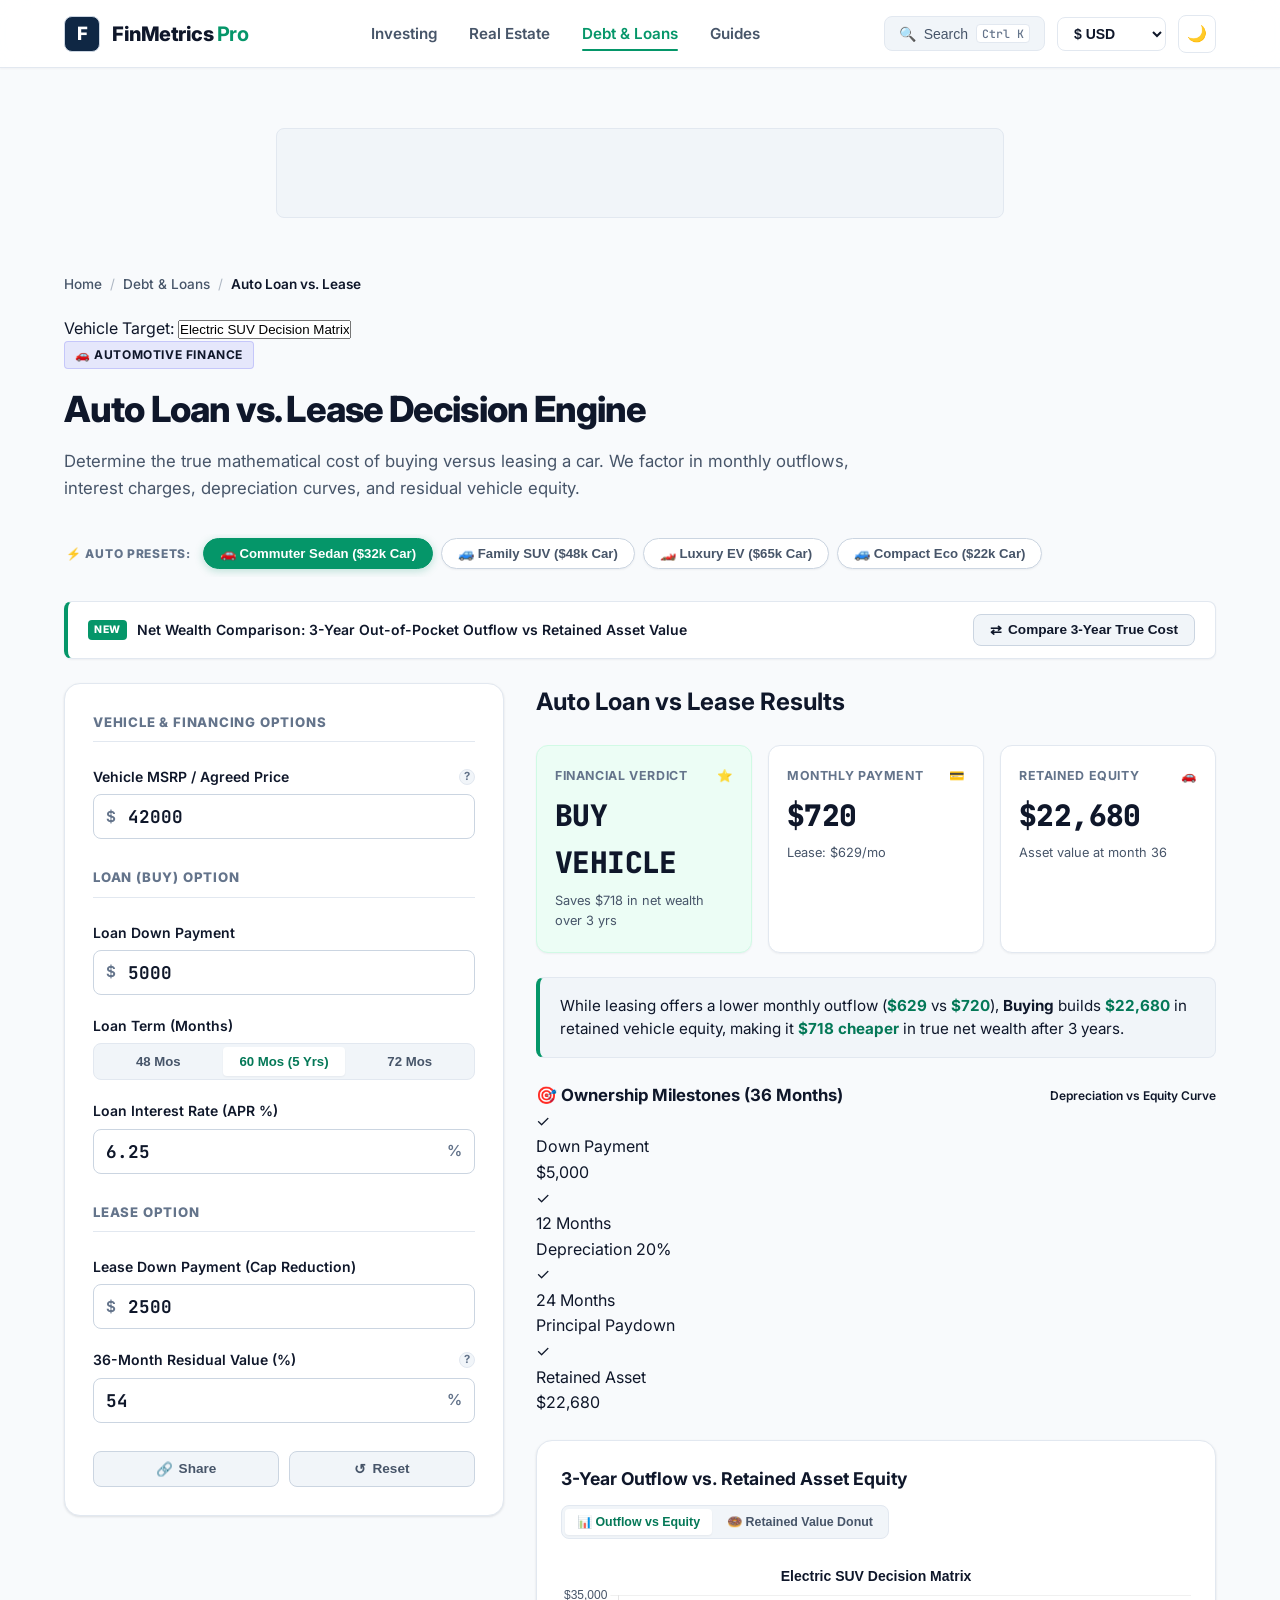
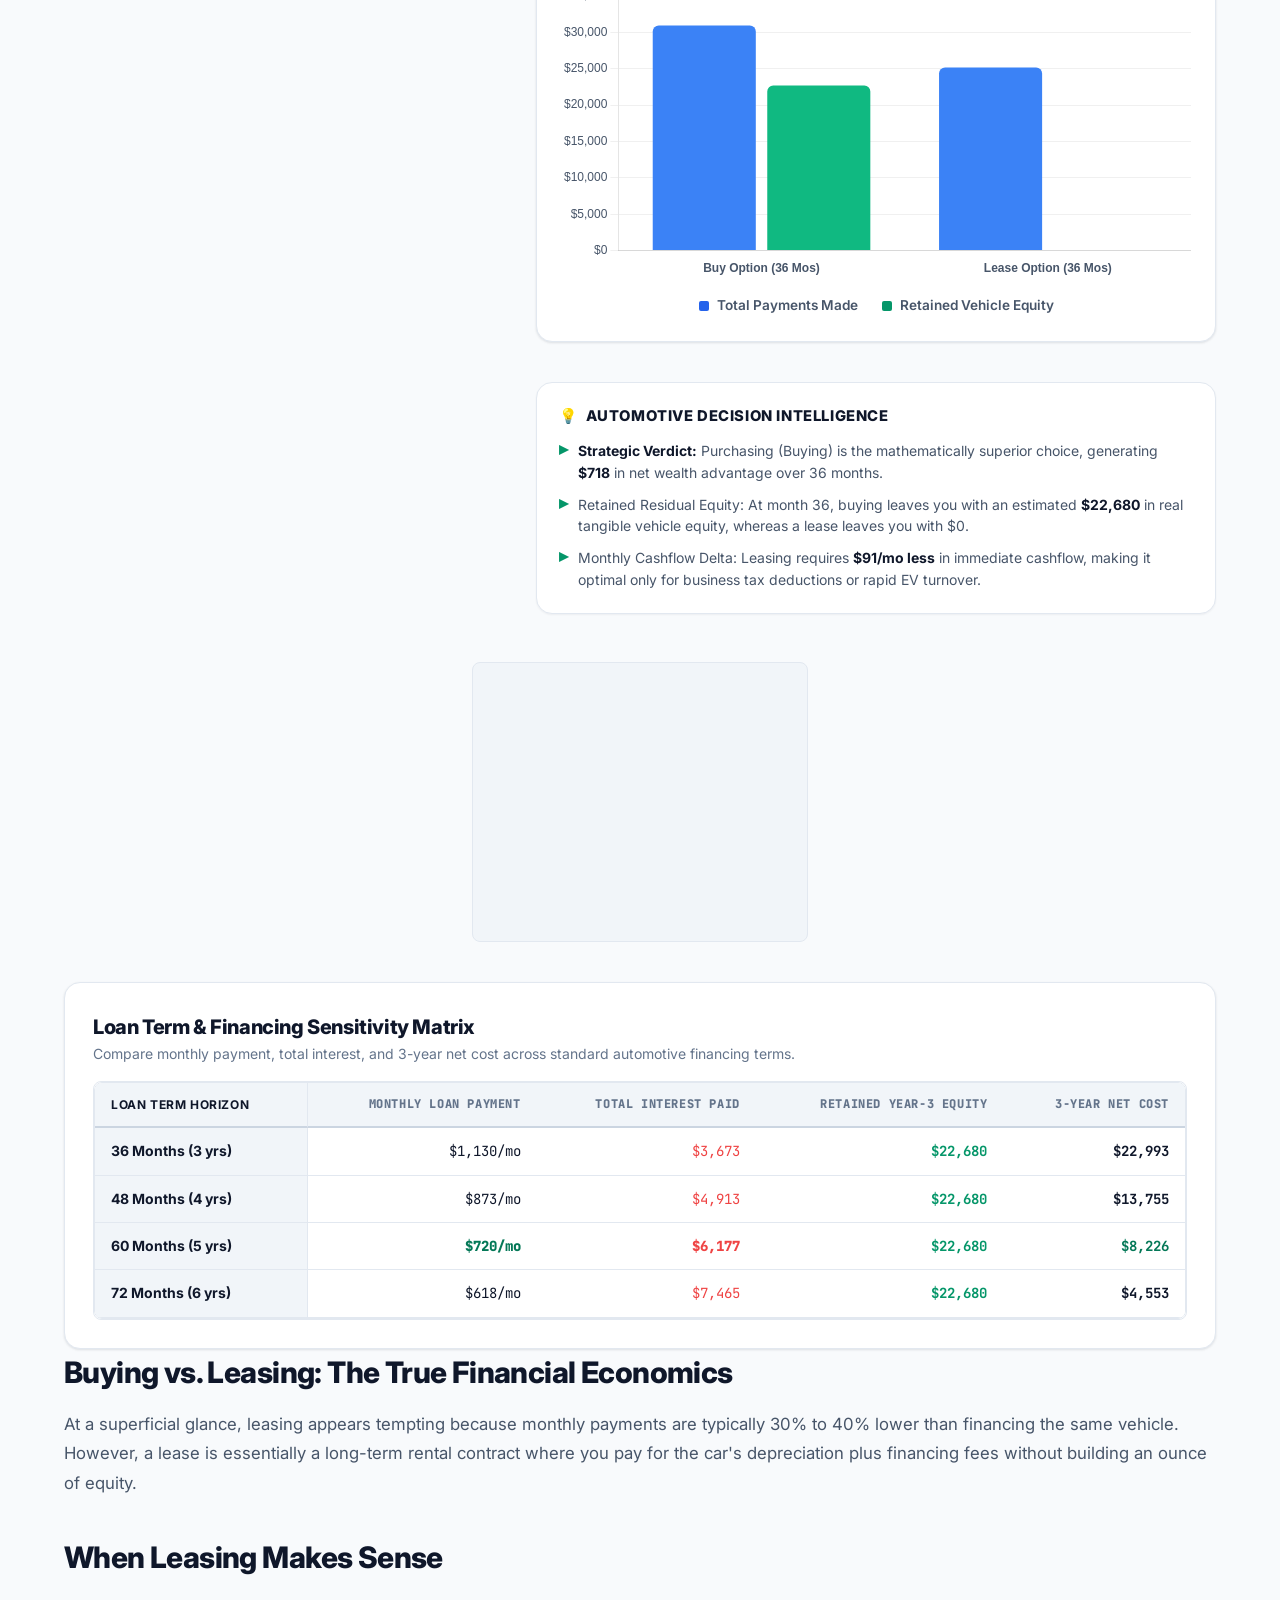
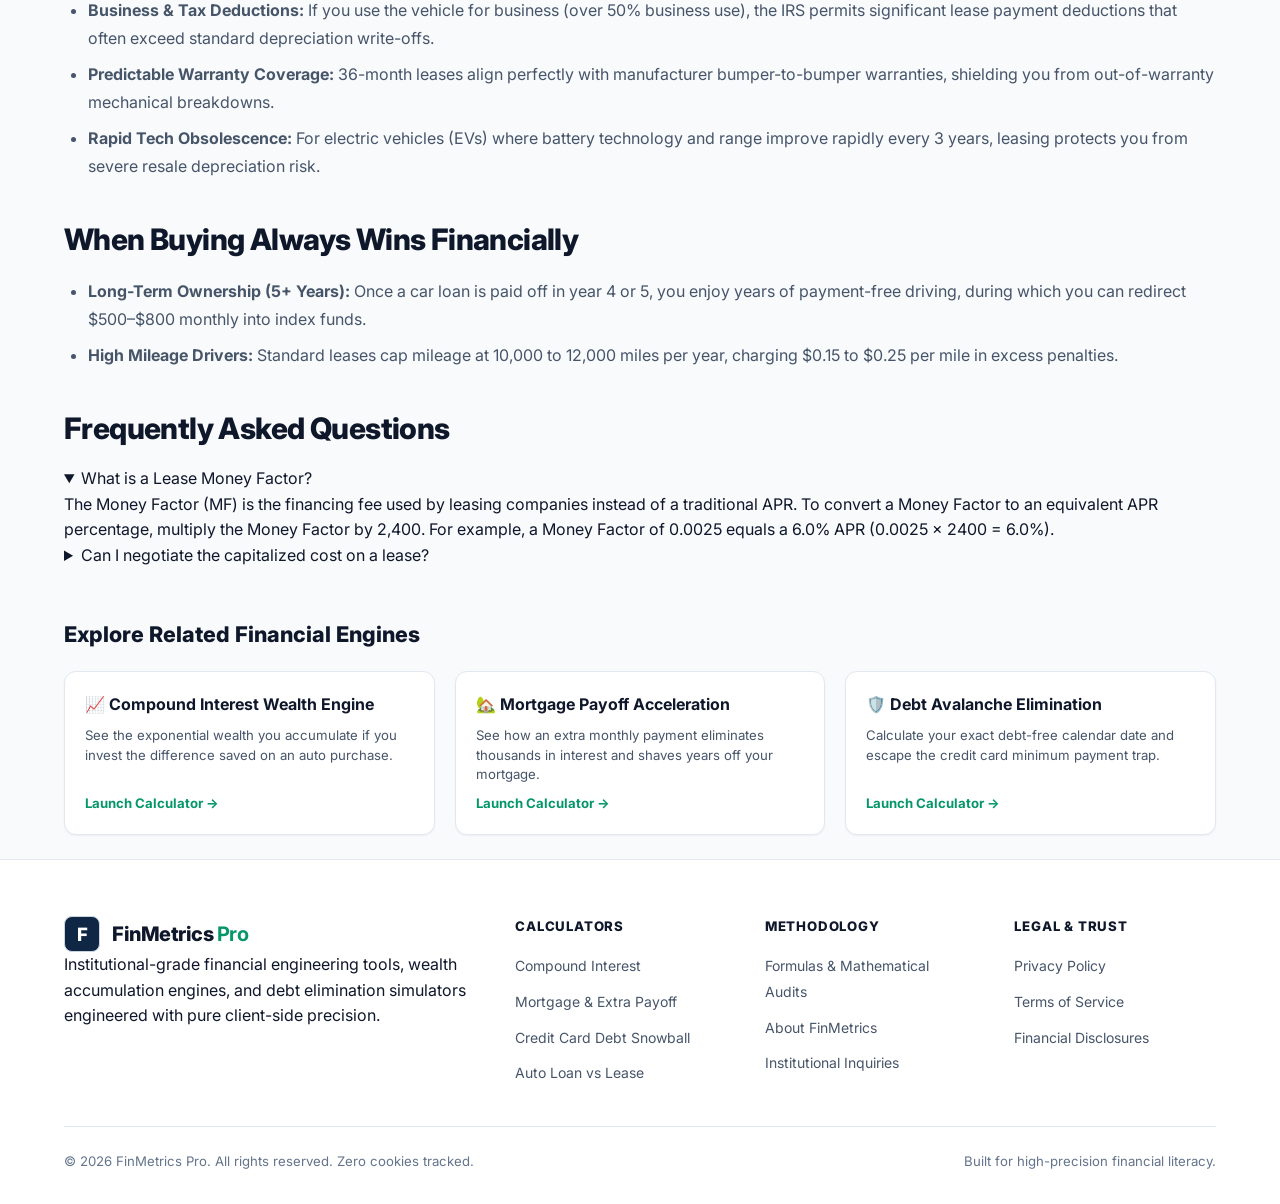
==== commit 70f32cd0: "Ultra Pro Max Upgrade: Next-Decade Fintech Architecture - Implemented 1-Click Curated Presets across" ====
--- a/calculators/auto-loan-lease/index.html
+++ b/calculators/auto-loan-lease/index.html
@@ -106,6 +106,15 @@
       </p>
     </div>
 
+    <!-- Curated Scenarios / Presets Bar -->
+    <div class="preset-pills-bar" aria-label="Curated Auto Finance Presets">
+      <span class="preset-pill-label">⚡ Auto Presets:</span>
+      <button class="preset-pill-btn active" data-preset="sedan">🚗 Commuter Sedan ($32k Car)</button>
+      <button class="preset-pill-btn" data-preset="suv">🚙 Family SUV ($48k Car)</button>
+      <button class="preset-pill-btn" data-preset="luxury">🏎️ Luxury EV ($65k Car)</button>
+      <button class="preset-pill-btn" data-preset="compact">🚙 Compact Eco ($22k Car)</button>
+    </div>
+
     <!-- Comparison Toggle Bar -->
     <div class="comparison-toggle-bar">
       <div class="toggle-info">
@@ -278,23 +287,38 @@
         <!-- Chart Card -->
         <div class="chart-container-card">
           <div class="chart-card-header">
-            <h3 class="chart-card-title">3-Year Cumulative Cost vs. Net Equity</h3>
+            <h3 class="chart-card-title">3-Year Outflow vs. Retained Asset Equity</h3>
+            <div class="chart-view-toggle">
+              <button class="chart-toggle-btn active" id="btnAutoBar">📊 Outflow vs Equity</button>
+              <button class="chart-toggle-btn" id="btnAutoDonut">🍩 Retained Value Donut</button>
+            </div>
           </div>
 
           <div class="chart-canvas-wrap">
             <canvas id="autoChart" role="img" aria-label="Comparison chart showing 3 year cumulative cost between buying and leasing"></canvas>
           </div>
 
-          <div class="chart-legend-row">
+          <div class="chart-legend-row" id="autoLegendRow">
             <div class="legend-item">
-              <span class="legend-dot" style="background:#3b82f6;"></span>
+              <span class="legend-dot" style="background:#2563eb;"></span>
               <span>Total Payments Made</span>
             </div>
             <div class="legend-item">
-              <span class="legend-dot" style="background:#10b981;"></span>
+              <span class="legend-dot" style="background:#059669;"></span>
               <span>Retained Vehicle Equity</span>
             </div>
           </div>
+        </div>
+
+        <!-- Executive Actionable Summary Card -->
+        <div class="executive-summary-card">
+          <div class="exec-summary-title">
+            <span>💡</span>
+            <span>Automotive Decision Intelligence</span>
+          </div>
+          <ul class="exec-summary-list" id="autoExecSummary">
+            <!-- Populated dynamically by app.js -->
+          </ul>
         </div>
 
       </section>
@@ -307,6 +331,21 @@
 
     <!-- AFFILIATE AUTO LENDERS (AUTO INJECTED BY CORE.JS) -->
     <section id="affiliateCardsContainer" aria-label="Best Auto Loan Rates"></section>
+
+    <!-- Financing Term Sensitivity Matrix ("What-If" Analysis) -->
+    <section class="sensitivity-matrix-card" aria-labelledby="matrixHeading">
+      <div class="matrix-title-row">
+        <div>
+          <h2 id="matrixHeading" class="matrix-title">Loan Term &amp; Financing Sensitivity Matrix</h2>
+          <p class="matrix-sub">Compare monthly payment, total interest, and 3-year net cost across standard automotive financing terms.</p>
+        </div>
+      </div>
+      <div class="table-responsive-box">
+        <table class="matrix-table" id="autoSensitivityTable">
+          <!-- Populated dynamically by app.js -->
+        </table>
+      </div>
+    </section>
 
     <!-- Editorial Guide -->
     <section class="editorial-content-section" aria-labelledby="guideHeading">
--- a/assets/css/main.css
+++ b/assets/css/main.css
@@ -143,12 +143,18 @@
   position: sticky;
   top: 0;
   z-index: 1000;
-  background-color: var(--bg-surface);
+  background-color: rgba(255, 255, 255, 0.88);
+  backdrop-filter: blur(16px);
+  -webkit-backdrop-filter: blur(16px);
   border-bottom: 1px solid var(--border-light);
   height: var(--nav-height);
   display: flex;
   align-items: center;
-  box-shadow: var(--shadow-xs);
+  box-shadow: 0 1px 2px rgba(15, 23, 42, 0.04);
+}
+
+[data-theme="dark"] .site-header {
+  background-color: rgba(11, 17, 32, 0.88);
 }
 
 .nav-container {
--- a/assets/css/calculator.css
+++ b/assets/css/calculator.css
@@ -714,6 +714,247 @@
 }
 
 /* ==========================================================================
+   ULTRA PRO MAX: PRESET PILLS, SENSITIVITY MATRIX & DONUT CHARTS
+   ========================================================================== */
+.preset-pills-bar {
+  display: flex;
+  align-items: center;
+  gap: 8px;
+  margin-bottom: 24px;
+  overflow-x: auto;
+  padding: 4px 2px 8px;
+  scrollbar-width: thin;
+}
+
+.preset-pill-label {
+  font-size: 0.75rem;
+  font-weight: 800;
+  text-transform: uppercase;
+  letter-spacing: 0.06em;
+  color: var(--text-muted);
+  white-space: nowrap;
+  display: flex;
+  align-items: center;
+  gap: 4px;
+  margin-right: 4px;
+}
+
+.preset-pill-btn {
+  display: inline-flex;
+  align-items: center;
+  gap: 6px;
+  background: var(--bg-surface);
+  border: 1.5px solid var(--border-medium);
+  border-radius: 999px;
+  padding: 7px 16px;
+  font-size: 0.825rem;
+  font-weight: 600;
+  color: var(--text-secondary);
+  cursor: pointer;
+  white-space: nowrap;
+  transition: all var(--transition-fast);
+  box-shadow: var(--shadow-xs);
+  user-select: none;
+}
+
+.preset-pill-btn:hover {
+  border-color: var(--emerald-600);
+  color: var(--emerald-700);
+  background: var(--emerald-50);
+  transform: translateY(-1px);
+  box-shadow: var(--shadow-sm);
+}
+
+.preset-pill-btn.active {
+  background: var(--emerald-600);
+  border-color: var(--emerald-600);
+  color: #ffffff;
+  box-shadow: 0 2px 8px rgba(5, 150, 105, 0.25);
+  font-weight: 700;
+}
+
+[data-theme="dark"] .preset-pill-btn:hover {
+  background: rgba(5, 150, 105, 0.15);
+  color: #34d399;
+}
+
+/* Chart View Segmented Switcher */
+.chart-view-toggle {
+  display: inline-flex;
+  background: var(--bg-subtle);
+  border: 1px solid var(--border-light);
+  border-radius: var(--radius-md);
+  padding: 3px;
+  gap: 3px;
+}
+
+.chart-toggle-btn {
+  padding: 6px 12px;
+  border-radius: var(--radius-sm);
+  font-size: 0.775rem;
+  font-weight: 700;
+  color: var(--text-secondary);
+  background: transparent;
+  border: none;
+  cursor: pointer;
+  transition: all var(--transition-fast);
+  display: inline-flex;
+  align-items: center;
+  gap: 4px;
+}
+
+.chart-toggle-btn:hover {
+  color: var(--text-main);
+}
+
+.chart-toggle-btn.active {
+  background: var(--bg-surface);
+  color: var(--emerald-700);
+  box-shadow: var(--shadow-xs);
+}
+
+[data-theme="dark"] .chart-toggle-btn.active {
+  color: #34d399;
+  background: var(--bg-surface);
+}
+
+/* Executive Summary Actionable Card */
+.executive-summary-card {
+  background: var(--bg-surface);
+  border: 1px solid var(--border-light);
+  border-radius: var(--radius-xl);
+  padding: 22px;
+  box-shadow: var(--shadow-xs);
+  margin-top: 16px;
+}
+
+.exec-summary-title {
+  font-size: 0.925rem;
+  font-weight: 800;
+  color: var(--text-main);
+  margin-bottom: 12px;
+  display: flex;
+  align-items: center;
+  gap: 8px;
+  text-transform: uppercase;
+  letter-spacing: 0.04em;
+}
+
+.exec-summary-list {
+  list-style: none;
+  display: flex;
+  flex-direction: column;
+  gap: 10px;
+}
+
+.exec-summary-item {
+  display: flex;
+  align-items: flex-start;
+  gap: 10px;
+  font-size: 0.875rem;
+  line-height: 1.55;
+  color: var(--text-secondary);
+}
+
+.exec-summary-item .bullet {
+  color: var(--emerald-600);
+  font-weight: 800;
+  font-size: 1.1rem;
+  line-height: 1;
+}
+
+.exec-summary-item strong {
+  color: var(--text-main);
+}
+
+/* Sensitivity Analysis Matrix ("What-If" Engine) */
+.sensitivity-matrix-card {
+  background: var(--bg-surface);
+  border: 1px solid var(--border-light);
+  border-radius: var(--radius-xl);
+  padding: 28px;
+  margin-top: 36px;
+  box-shadow: var(--shadow-sm);
+}
+
+.matrix-title-row {
+  display: flex;
+  justify-content: space-between;
+  align-items: center;
+  margin-bottom: 16px;
+  flex-wrap: wrap;
+  gap: 12px;
+}
+
+.matrix-title {
+  font-size: 1.25rem;
+  font-weight: 800;
+  letter-spacing: -0.02em;
+  color: var(--text-main);
+}
+
+.matrix-sub {
+  font-size: 0.875rem;
+  color: var(--text-muted);
+}
+
+.matrix-table {
+  width: 100%;
+  border-collapse: separate;
+  border-spacing: 0;
+  font-size: 0.875rem;
+  border-radius: var(--radius-md);
+  overflow: hidden;
+  border: 1px solid var(--border-light);
+}
+
+.matrix-table th, .matrix-table td {
+  padding: 12px 16px;
+  text-align: right;
+  border-bottom: 1px solid var(--border-light);
+  font-family: var(--font-mono);
+}
+
+.matrix-table th:first-child, .matrix-table td:first-child {
+  text-align: left;
+  font-family: var(--font-sans);
+  font-weight: 700;
+  color: var(--text-main);
+  background: var(--bg-subtle);
+  border-right: 1px solid var(--border-light);
+}
+
+.matrix-table th {
+  font-size: 0.75rem;
+  font-weight: 800;
+  text-transform: uppercase;
+  letter-spacing: 0.05em;
+  color: var(--text-muted);
+  background: var(--bg-subtle);
+  border-bottom: 2px solid var(--border-medium);
+}
+
+.matrix-table td {
+  background: var(--bg-surface);
+  transition: background var(--transition-fast);
+}
+
+.matrix-table tr:hover td {
+  background: var(--bg-subtle);
+}
+
+.matrix-cell-highlight {
+  background: var(--emerald-50) !important;
+  color: var(--emerald-700) !important;
+  font-weight: 800;
+}
+
+[data-theme="dark"] .matrix-cell-highlight {
+  background: rgba(5, 150, 105, 0.2) !important;
+  color: #34d399 !important;
+}
+
+/* ==========================================================================
    RESPONSIVE ADJUSTMENTS
    ========================================================================== */
 @media (max-width: 1080px) {
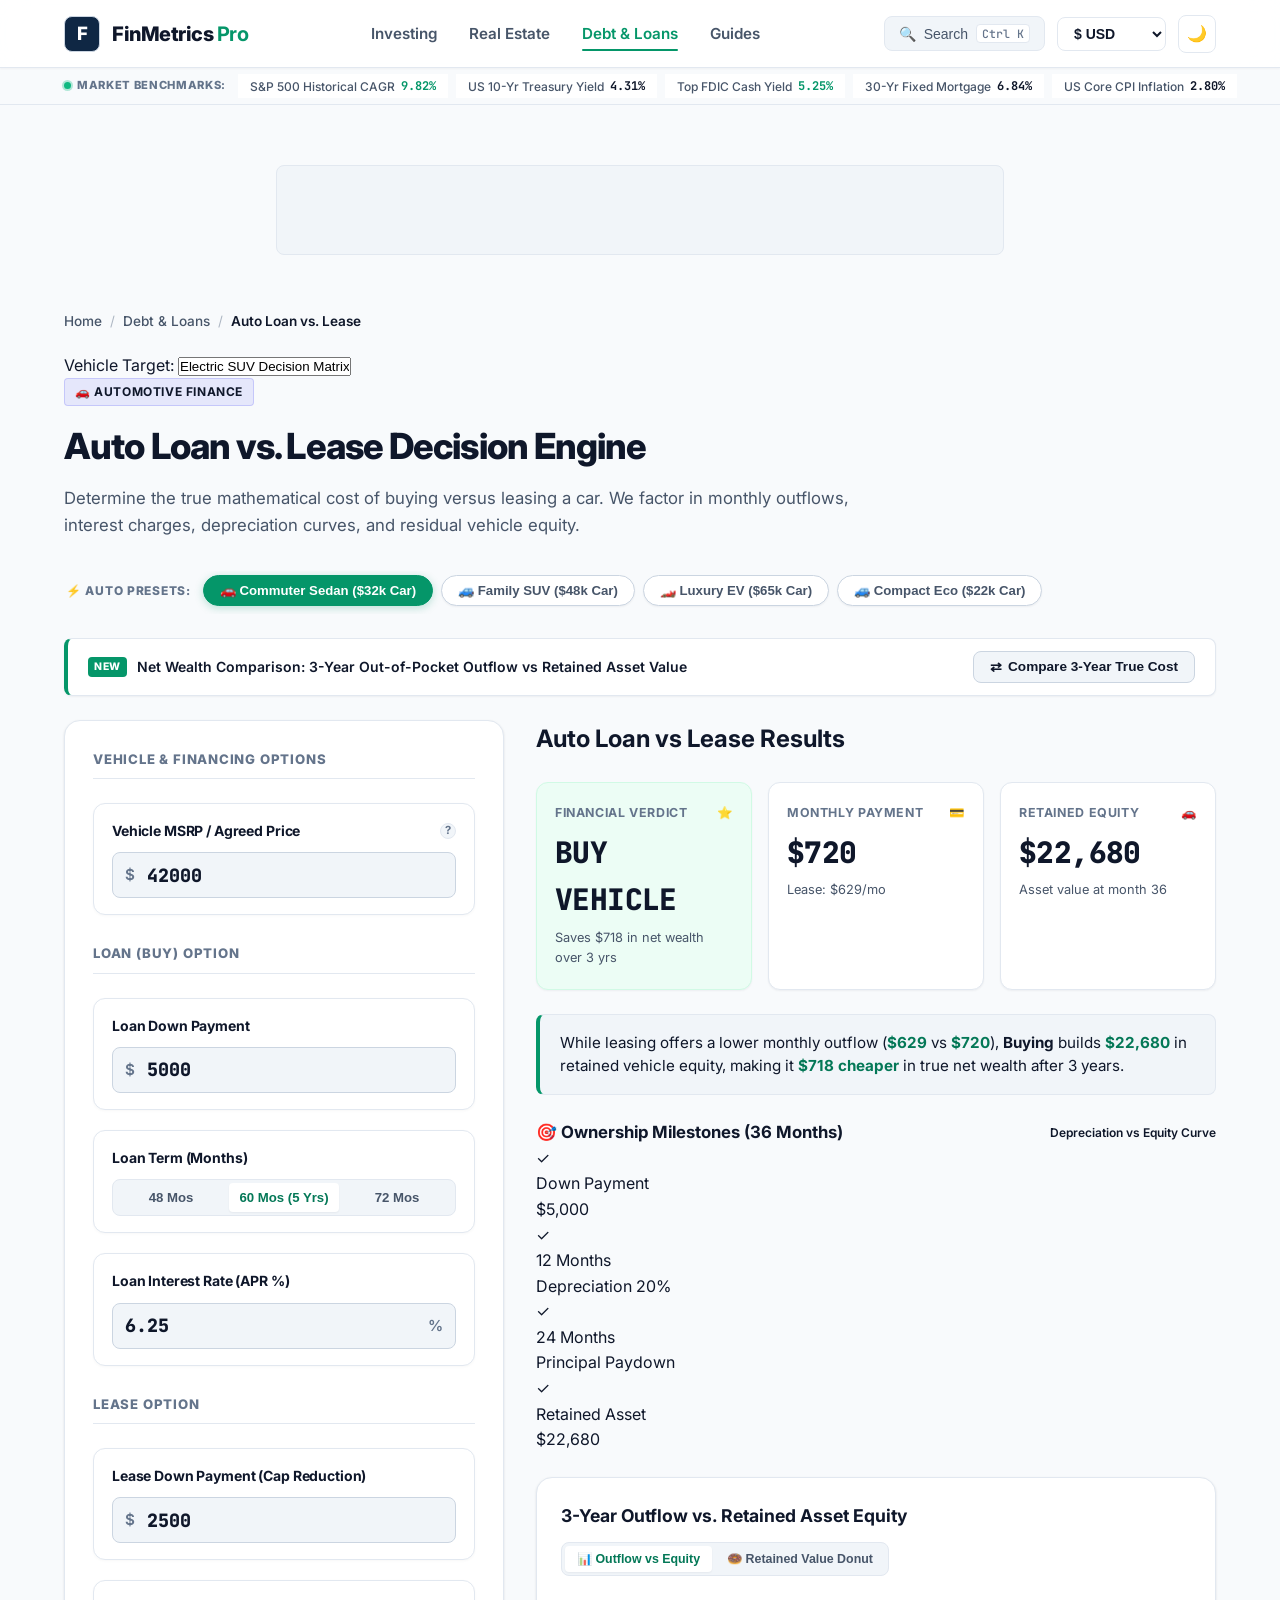
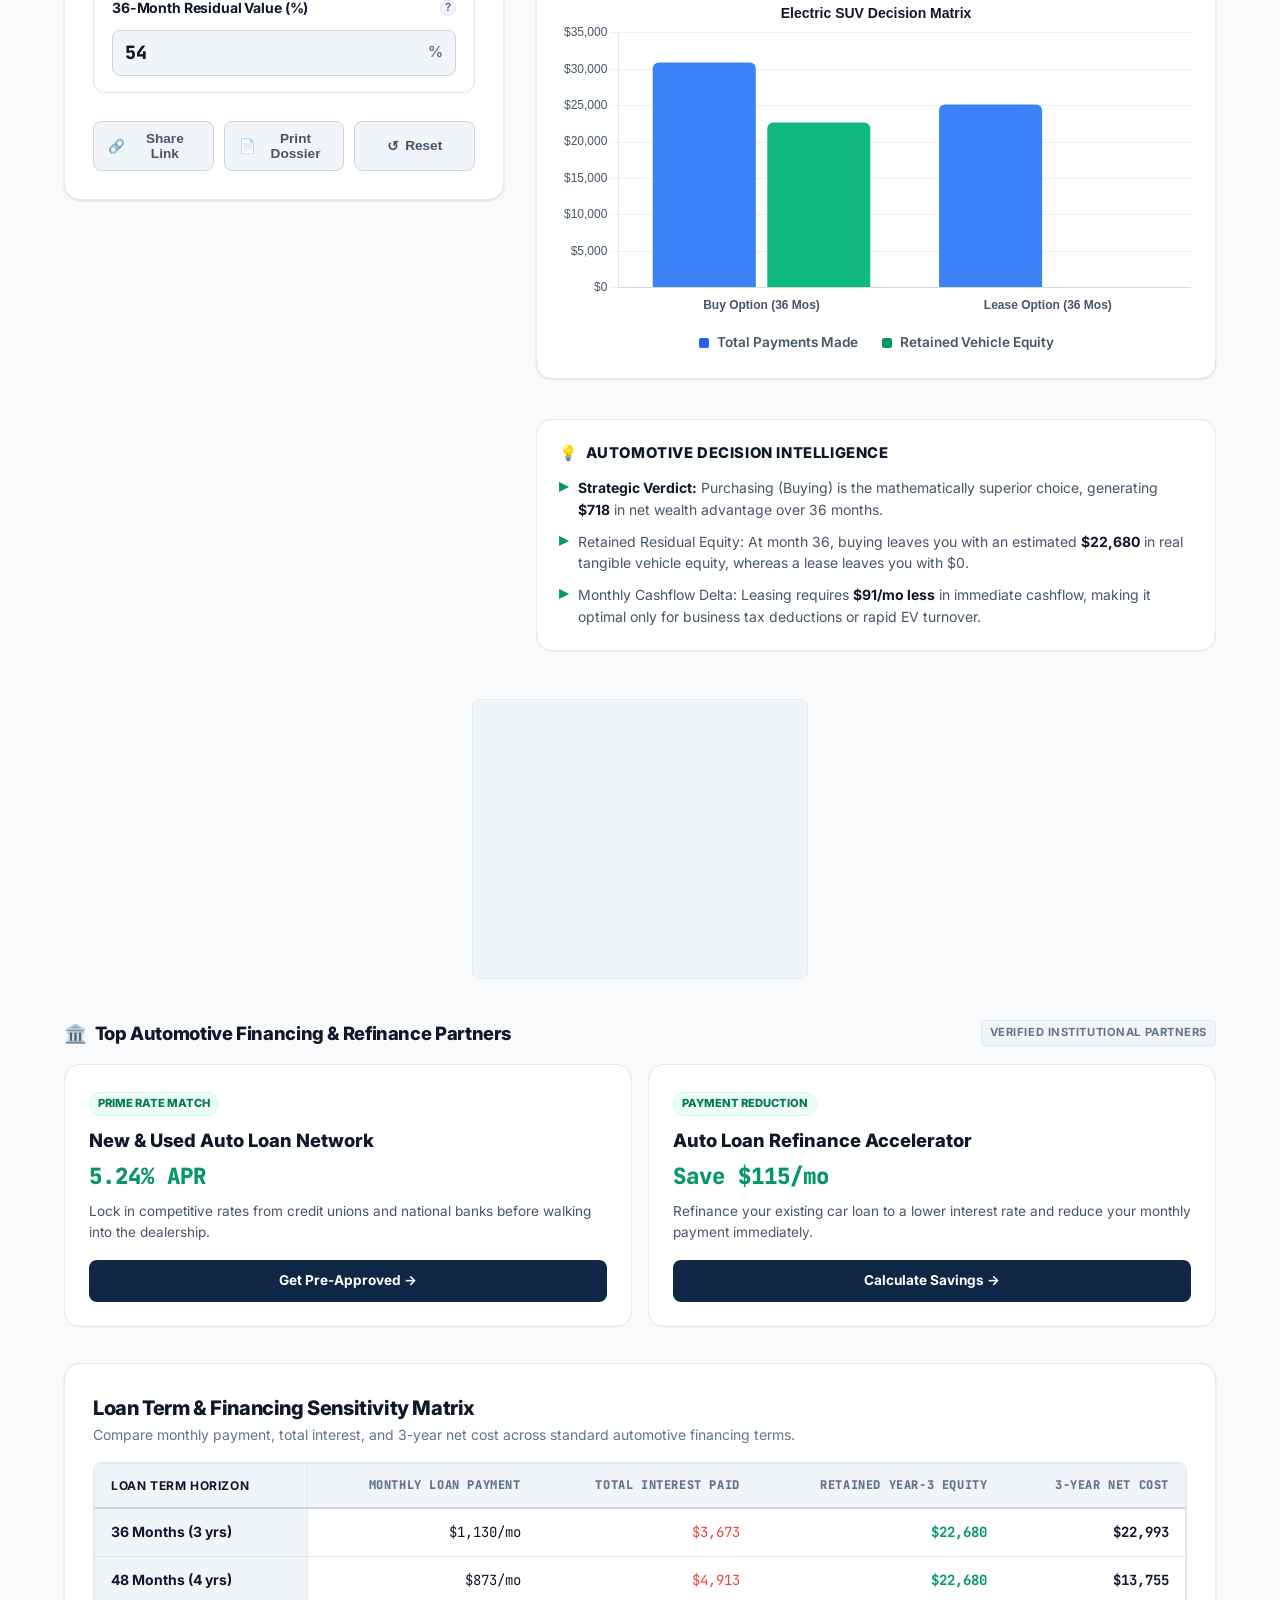
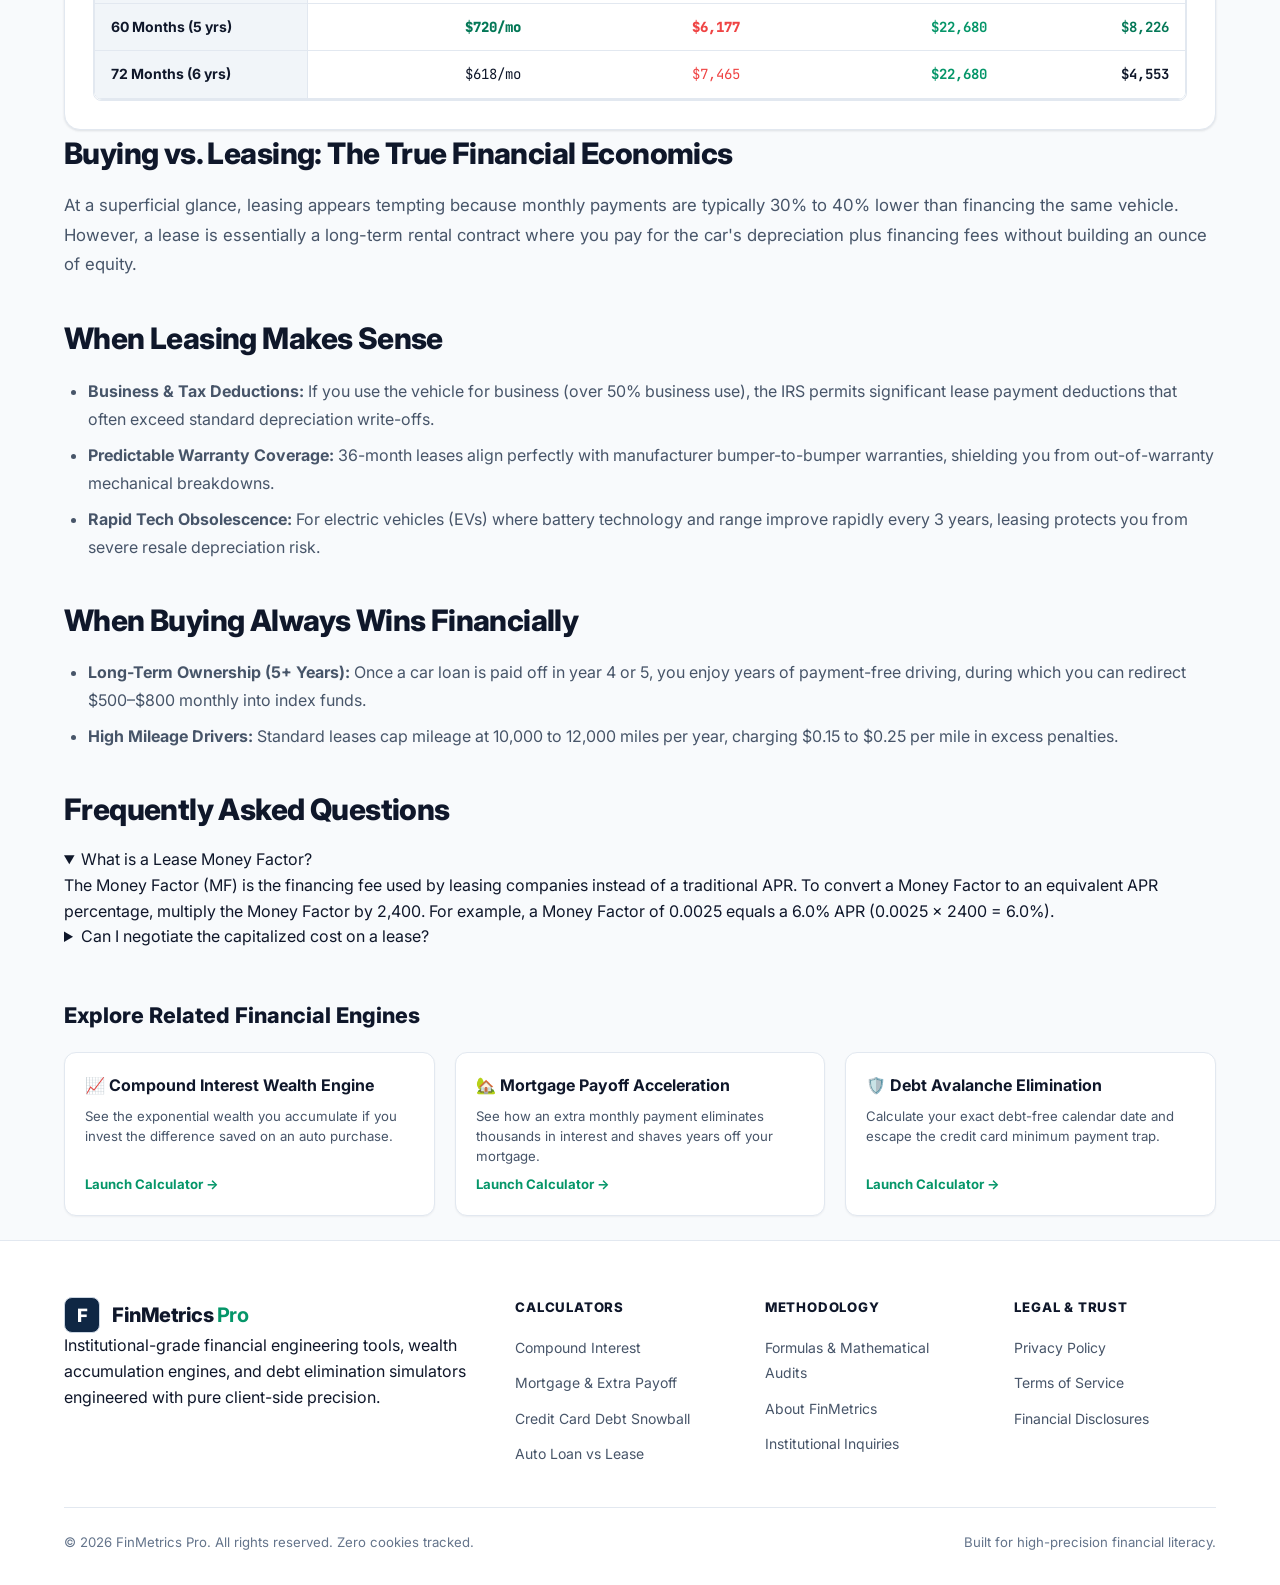
==== commit 54793cbb: "Senior Quant Architect: Live Market Benchmark Ticker, Executive PDF Dossier Engine, CFA Compounding " ====
--- a/calculators/auto-loan-lease/index.html
+++ b/calculators/auto-loan-lease/index.html
@@ -223,7 +223,11 @@
         <div class="calc-quick-actions">
           <button class="btn-calc-secondary" id="copyShareBtn">
             <span>🔗</span>
-            <span>Share</span>
+            <span>Share Link</span>
+          </button>
+          <button class="btn-calc-secondary" id="printDossierBtn" onclick="FinMetrics.generatePrintReport('Automotive Lease vs Purchase Quantitative Dossier')">
+            <span>📄</span>
+            <span>Print Dossier</span>
           </button>
           <button class="btn-calc-secondary" id="resetBtn">
             <span>↺</span>
--- a/assets/css/main.css
+++ b/assets/css/main.css
@@ -155,6 +155,106 @@
 
 [data-theme="dark"] .site-header {
   background-color: rgba(11, 17, 32, 0.88);
+}
+
+/* ==========================================================================
+   MARKET BENCHMARK TICKER RIBBON (INSTITUTIONAL RATES)
+   ========================================================================== */
+.market-ticker-ribbon {
+  background: var(--bg-surface-elevated);
+  border-bottom: 1px solid var(--border-light);
+  font-size: 0.775rem;
+  padding: 6px 0;
+  position: relative;
+  z-index: 990;
+}
+
+[data-theme="dark"] .market-ticker-ribbon {
+  background: rgba(15, 23, 42, 0.75);
+  border-bottom-color: rgba(255, 255, 255, 0.06);
+}
+
+.market-ticker-shell {
+  display: flex;
+  align-items: center;
+  gap: 12px;
+  overflow-x: auto;
+  scrollbar-width: none;
+}
+
+.market-ticker-shell::-webkit-scrollbar {
+  display: none;
+}
+
+.ticker-label-wrap {
+  display: flex;
+  align-items: center;
+  gap: 6px;
+  font-weight: 800;
+  letter-spacing: 0.06em;
+  text-transform: uppercase;
+  color: var(--text-muted);
+  font-size: 0.7rem;
+  white-space: nowrap;
+  flex-shrink: 0;
+}
+
+.ticker-live-pulse {
+  display: inline-block;
+  width: 7px;
+  height: 7px;
+  border-radius: 50%;
+  background: #10b981;
+  box-shadow: 0 0 0 2px rgba(16, 185, 129, 0.3);
+  animation: pulse-glow 2s infinite;
+}
+
+.ticker-items-row {
+  display: flex;
+  align-items: center;
+  gap: 8px;
+  flex-shrink: 0;
+}
+
+.ticker-bench-btn {
+  background: var(--bg-surface);
+  border: 1px solid var(--border-subtle);
+  border-radius: var(--radius-full);
+  padding: 4px 12px;
+  font-size: 0.75rem;
+  color: var(--text-secondary);
+  cursor: pointer;
+  display: inline-flex;
+  align-items: center;
+  gap: 6px;
+  transition: all var(--transition-fast);
+  white-space: nowrap;
+  font-family: inherit;
+}
+
+.ticker-bench-btn:hover {
+  background: var(--bg-page);
+  border-color: var(--emerald-500);
+  color: var(--text-main);
+  transform: translateY(-1px);
+}
+
+.ticker-bench-name {
+  font-weight: 500;
+}
+
+.ticker-bench-val {
+  font-family: var(--font-mono);
+  font-weight: 700;
+  color: var(--text-main);
+}
+
+.ticker-bench-val.pos {
+  color: var(--emerald-600);
+}
+
+[data-theme="dark"] .ticker-bench-val.pos {
+  color: var(--emerald-400);
 }
 
 .nav-container {
--- a/assets/css/calculator.css
+++ b/assets/css/calculator.css
@@ -187,7 +187,23 @@
 .form-field {
   display: flex;
   flex-direction: column;
-  gap: 6px;
+  gap: 10px;
+  background: var(--bg-surface);
+  border: 1.5px solid var(--border-light);
+  border-radius: var(--radius-lg);
+  padding: 16px 18px;
+  transition: all var(--transition-fast);
+  box-shadow: 0 1px 3px rgba(15, 23, 42, 0.03);
+}
+
+.form-field:hover, .form-field:focus-within {
+  border-color: var(--emerald-600);
+  background: var(--bg-surface);
+  box-shadow: 0 0 0 3px rgba(5, 150, 105, 0.12), 0 4px 12px rgba(15, 23, 42, 0.05);
+}
+
+[data-theme="dark"] .form-field:hover, [data-theme="dark"] .form-field:focus-within {
+  box-shadow: 0 0 0 3px rgba(16, 185, 129, 0.18), 0 4px 12px rgba(0, 0, 0, 0.4);
 }
 
 .field-label-row {
@@ -198,11 +214,12 @@
 
 .field-label {
   font-size: 0.875rem;
-  font-weight: 600;
+  font-weight: 700;
   color: var(--text-main);
   display: flex;
   align-items: center;
   gap: 6px;
+  letter-spacing: -0.01em;
 }
 
 .field-help-icon {
@@ -224,16 +241,17 @@
   position: relative;
   display: flex;
   align-items: center;
-  background: var(--bg-input);
-  border: 1.5px solid var(--border-medium);
+  background: var(--bg-subtle);
+  border: 1px solid var(--border-medium);
   border-radius: var(--radius-md);
   transition: all var(--transition-fast);
+  height: 46px;
 }
 
 .input-control-box:focus-within {
   border-color: var(--emerald-600);
-  box-shadow: 0 0 0 3px rgba(5, 150, 105, 0.15);
-  background: var(--bg-surface);
+  background: var(--bg-surface);
+  box-shadow: 0 0 0 2px rgba(5, 150, 105, 0.15);
 }
 
 .input-affix {
@@ -248,8 +266,8 @@
   flex: 1;
   padding: 10px 12px 10px 0;
   font-family: var(--font-mono);
-  font-size: 1.1rem;
-  font-weight: 700;
+  font-size: 1.15rem;
+  font-weight: 800;
   color: var(--text-main);
   outline: none;
   border: none;
@@ -275,31 +293,33 @@
   border-radius: 999px;
   outline: none;
   cursor: pointer;
+  transition: all var(--transition-fast);
 }
 
 .calc-range-slider::-webkit-slider-thumb {
   -webkit-appearance: none;
   appearance: none;
-  width: 18px;
-  height: 18px;
+  width: 20px;
+  height: 20px;
   border-radius: 50%;
-  background: var(--emerald-600);
-  border: 2px solid #ffffff;
-  box-shadow: 0 1px 3px rgba(0, 0, 0, 0.25);
+  background: #ffffff;
+  border: 3px solid var(--emerald-600);
+  box-shadow: 0 2px 6px rgba(0, 0, 0, 0.2);
   cursor: pointer;
-  transition: transform var(--transition-fast);
-}
-
-.calc-range-slider::-webkit-slider-thumb:hover {
-  transform: scale(1.2);
+  transition: transform var(--transition-fast), box-shadow var(--transition-fast);
+}
+
+.calc-range-slider::-webkit-slider-thumb:hover, .calc-range-slider:active::-webkit-slider-thumb {
+  transform: scale(1.18);
+  box-shadow: 0 2px 8px rgba(0, 0, 0, 0.25), 0 0 0 6px rgba(5, 150, 105, 0.18);
 }
 
 .calc-range-slider::-moz-range-thumb {
-  width: 18px;
-  height: 18px;
+  width: 20px;
+  height: 20px;
   border-radius: 50%;
-  background: var(--emerald-600);
-  border: 2px solid #ffffff;
+  background: #ffffff;
+  border: 3px solid var(--emerald-600);
   cursor: pointer;
 }
 
@@ -693,24 +713,236 @@
 }
 
 /* ==========================================================================
-   PRINT / PDF STYLESHEET
+   INSTITUTIONAL PRINT / PDF DOSSIER STYLESHEET
    ========================================================================== */
+.print-dossier-header {
+  display: none;
+}
+
 @media print {
+  @page {
+    margin: 1.2cm;
+    size: letter portrait;
+  }
+
   body {
     background: #ffffff !important;
-    color: #000000 !important;
-  }
-  .site-header, .site-footer, .calc-inputs-pane, .calc-quick-actions, .table-actions-cluster, .breadcrumb-nav, .adsense-unit, .comparison-toggle-bar {
+    color: #0f172a !important;
+    font-size: 10pt !important;
+    line-height: 1.4 !important;
+  }
+
+  /* Hide screen chrome & ads */
+  .site-header,
+  .site-footer,
+  .market-ticker-ribbon,
+  .calc-quick-actions,
+  .table-actions-cluster,
+  .breadcrumb-nav,
+  .adsense-unit,
+  .comparison-toggle-bar,
+  .partner-section-wrap,
+  .preset-pills-bar,
+  .btn-view-toggle,
+  .schedule-view-toggle,
+  .theme-toggle-btn,
+  .range-slider-wrap,
+  .field-help-icon,
+  .calc-title-badge,
+  .calc-action-pill,
+  .btn-calc-secondary,
+  .quick-calc-container,
+  #scenarioName,
+  .toast-container {
     display: none !important;
   }
+
+  .shell {
+    max-width: 100% !important;
+    padding: 0 !important;
+    margin: 0 !important;
+  }
+
+  /* Printable Header */
+  .print-dossier-header {
+    display: block !important;
+    border-bottom: 2px solid #0f172a;
+    padding-bottom: 14px;
+    margin-bottom: 20px;
+  }
+
+  .print-header-top {
+    display: flex;
+    justify-content: space-between;
+    align-items: flex-start;
+    margin-bottom: 10px;
+  }
+
+  .print-brand-mark {
+    font-size: 16pt;
+    font-weight: 900;
+    letter-spacing: -0.02em;
+    color: #0f172a;
+    display: block;
+  }
+
+  .print-brand-sub {
+    font-size: 7.5pt;
+    font-weight: 700;
+    letter-spacing: 0.1em;
+    color: #059669;
+    text-transform: uppercase;
+  }
+
+  .print-header-meta {
+    font-size: 8pt;
+    color: #475569;
+    text-align: right;
+    line-height: 1.4;
+  }
+
+  .print-report-title {
+    font-size: 14pt;
+    font-weight: 800;
+    color: #0f172a;
+    margin: 10px 0 12px;
+  }
+
+  .print-params-summary-grid {
+    display: grid !important;
+    grid-template-columns: repeat(4, 1fr) !important;
+    gap: 8px !important;
+    background: #f8fafc !important;
+    border: 1px solid #e2e8f0 !important;
+    border-radius: 6px !important;
+    padding: 10px 14px !important;
+    margin-bottom: 14px !important;
+  }
+
+  .print-param-item {
+    font-size: 8pt;
+  }
+
+  .print-param-label {
+    display: block;
+    color: #64748b;
+    font-weight: 600;
+    font-size: 7pt;
+    text-transform: uppercase;
+  }
+
+  .print-param-val {
+    display: block;
+    font-weight: 800;
+    color: #0f172a;
+    font-size: 10pt;
+  }
+
+  .print-confidential-bar {
+    font-size: 7pt;
+    color: #64748b;
+    font-style: italic;
+    border-top: 1px solid #e2e8f0;
+    padding-top: 4px;
+    margin-top: 8px;
+  }
+
+  /* Grid layout for print */
   .calc-workbench-grid {
-    grid-template-columns: 1fr !important;
-  }
-  .metric-card, .chart-container-card, .schedule-table-card {
-    border: 1px solid #d1d5db !important;
+    display: block !important;
+  }
+
+  .calc-inputs-pane {
+    display: none !important;
+  }
+
+  .calc-outputs-pane {
+    width: 100% !important;
+  }
+
+  .primary-metrics-row {
+    display: grid !important;
+    grid-template-columns: repeat(3, 1fr) !important;
+    gap: 10px !important;
+    margin-bottom: 16px !important;
+  }
+
+  .metric-card {
+    border: 1px solid #cbd5e1 !important;
+    background: #ffffff !important;
+    padding: 12px !important;
     box-shadow: none !important;
     page-break-inside: avoid;
   }
+
+  .metric-val {
+    font-size: 16pt !important;
+    color: #0f172a !important;
+  }
+
+  .chart-container-card {
+    border: 1px solid #cbd5e1 !important;
+    box-shadow: none !important;
+    margin-bottom: 16px !important;
+    page-break-inside: avoid;
+  }
+
+  .chart-canvas-wrap {
+    height: 240px !important;
+  }
+
+  .schedule-table-card {
+    border: 1px solid #cbd5e1 !important;
+    box-shadow: none !important;
+    page-break-inside: avoid;
+  }
+
+  .fin-data-table {
+    font-size: 8pt !important;
+  }
+
+  .fin-data-table th,
+  .fin-data-table td {
+    padding: 4px 6px !important;
+    border-bottom: 1px solid #e2e8f0 !important;
+  }
+
+  .exec-summary-wrap,
+  .sensitivity-matrix-wrap {
+    page-break-inside: avoid;
+  }
+}
+
+/* ==========================================================================
+   SCHEDULE VIEW TOGGLE (ANNUAL VS MONTHLY AMORTIZATION)
+   ========================================================================== */
+.schedule-view-toggle {
+  display: inline-flex;
+  background: var(--bg-surface-elevated);
+  border: 1px solid var(--border-subtle);
+  border-radius: var(--radius-md);
+  padding: 3px;
+  gap: 3px;
+  margin-top: 8px;
+}
+
+.view-toggle-btn {
+  background: transparent;
+  border: none;
+  border-radius: var(--radius-sm);
+  padding: 6px 12px;
+  font-size: 0.775rem;
+  font-weight: 700;
+  color: var(--text-secondary);
+  cursor: pointer;
+  transition: all var(--transition-fast);
+  white-space: nowrap;
+}
+
+.view-toggle-btn.active {
+  background: var(--bg-surface);
+  color: var(--emerald-500);
+  box-shadow: 0 1px 3px rgba(0, 0, 0, 0.08);
 }
 
 /* ==========================================================================
@@ -955,6 +1187,133 @@
 }
 
 /* ==========================================================================
+   HIGH-VALUE FINANCIAL PARTNER OFFER MODULES (HIGH CPA REVENUE)
+   ========================================================================== */
+.partner-section-wrap {
+  margin: 36px 0;
+}
+
+.partner-section-head {
+  display: flex;
+  justify-content: space-between;
+  align-items: center;
+  margin-bottom: 16px;
+  flex-wrap: wrap;
+  gap: 8px;
+}
+
+.partner-section-title {
+  font-size: 1.15rem;
+  font-weight: 800;
+  color: var(--text-main);
+  letter-spacing: -0.02em;
+  display: flex;
+  align-items: center;
+  gap: 8px;
+}
+
+.partner-disclosure-badge {
+  font-size: 0.7rem;
+  font-weight: 700;
+  text-transform: uppercase;
+  letter-spacing: 0.05em;
+  color: var(--text-muted);
+  background: var(--bg-subtle);
+  border: 1px solid var(--border-light);
+  padding: 3px 8px;
+  border-radius: var(--radius-sm);
+}
+
+.partner-cards-grid {
+  display: grid;
+  grid-template-columns: repeat(auto-fit, minmax(280px, 1fr));
+  gap: 16px;
+}
+
+.partner-card {
+  background: var(--bg-surface);
+  border: 1.5px solid var(--border-light);
+  border-radius: var(--radius-xl);
+  padding: 24px;
+  display: flex;
+  flex-direction: column;
+  justify-content: space-between;
+  box-shadow: 0 1px 3px rgba(15, 23, 42, 0.04);
+  transition: all var(--transition-normal);
+  position: relative;
+  overflow: hidden;
+}
+
+.partner-card:hover {
+  transform: translateY(-2px);
+  border-color: var(--emerald-600);
+  box-shadow: 0 8px 24px -4px rgba(15, 23, 42, 0.08);
+}
+
+.partner-card-badge {
+  display: inline-flex;
+  align-items: center;
+  gap: 4px;
+  font-size: 0.7rem;
+  font-weight: 800;
+  text-transform: uppercase;
+  color: var(--emerald-700);
+  background: var(--emerald-50);
+  border: 1px solid var(--emerald-100);
+  padding: 2px 8px;
+  border-radius: 999px;
+  width: fit-content;
+  margin-bottom: 10px;
+}
+
+[data-theme="dark"] .partner-card-badge {
+  background: rgba(5, 150, 105, 0.2);
+  color: #34d399;
+}
+
+.partner-title {
+  font-size: 1.15rem;
+  font-weight: 800;
+  color: var(--text-main);
+  margin-bottom: 4px;
+}
+
+.partner-highlight {
+  font-size: 1.4rem;
+  font-weight: 900;
+  font-family: var(--font-mono);
+  color: var(--emerald-600);
+  margin-bottom: 6px;
+}
+
+.partner-desc {
+  font-size: 0.85rem;
+  color: var(--text-secondary);
+  line-height: 1.5;
+  margin-bottom: 18px;
+}
+
+.partner-cta-btn {
+  display: inline-flex;
+  align-items: center;
+  justify-content: center;
+  gap: 6px;
+  background: var(--primary-navy);
+  color: #ffffff;
+  padding: 10px 18px;
+  border-radius: var(--radius-md);
+  font-size: 0.85rem;
+  font-weight: 700;
+  text-decoration: none;
+  transition: all var(--transition-fast);
+}
+
+.partner-cta-btn:hover {
+  background: var(--emerald-600);
+  color: #ffffff;
+}
+
+/* ==========================================================================
    RESPONSIVE ADJUSTMENTS
    ========================================================================== */
 @media (max-width: 1080px) {
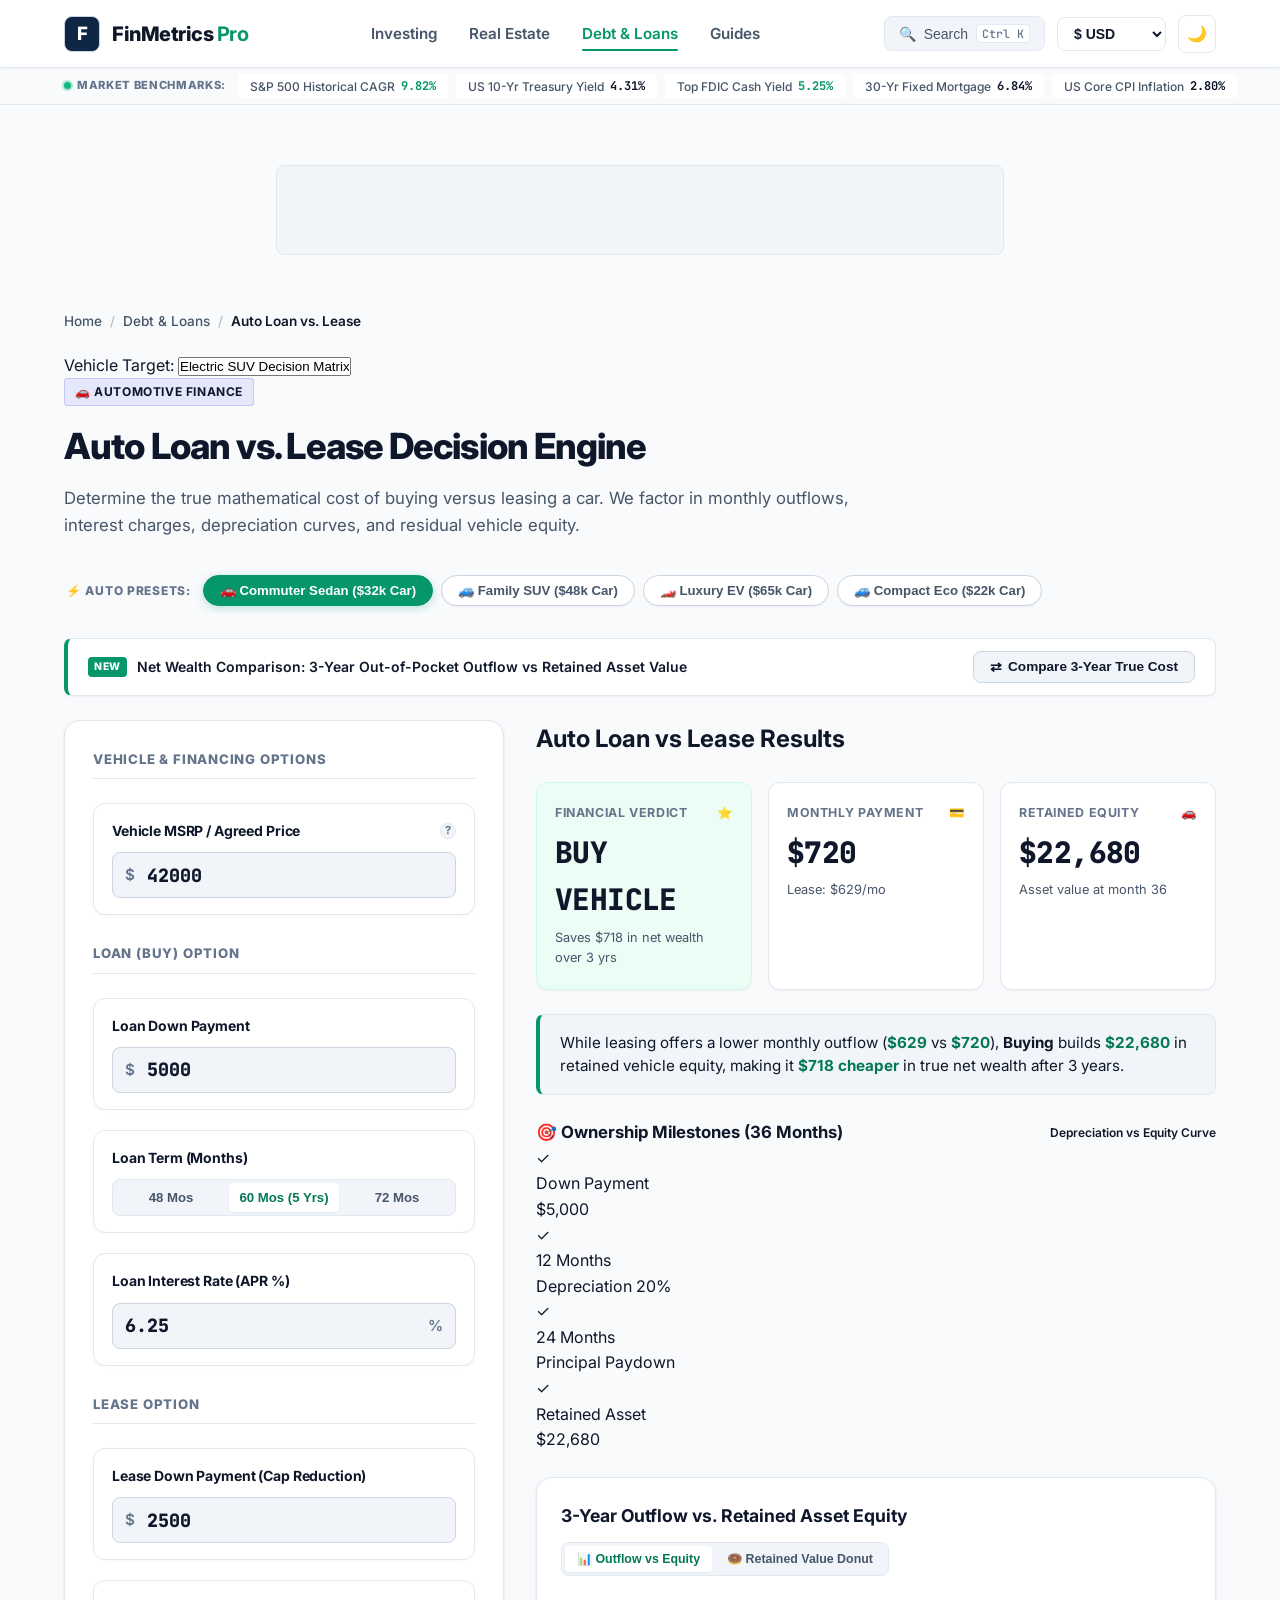
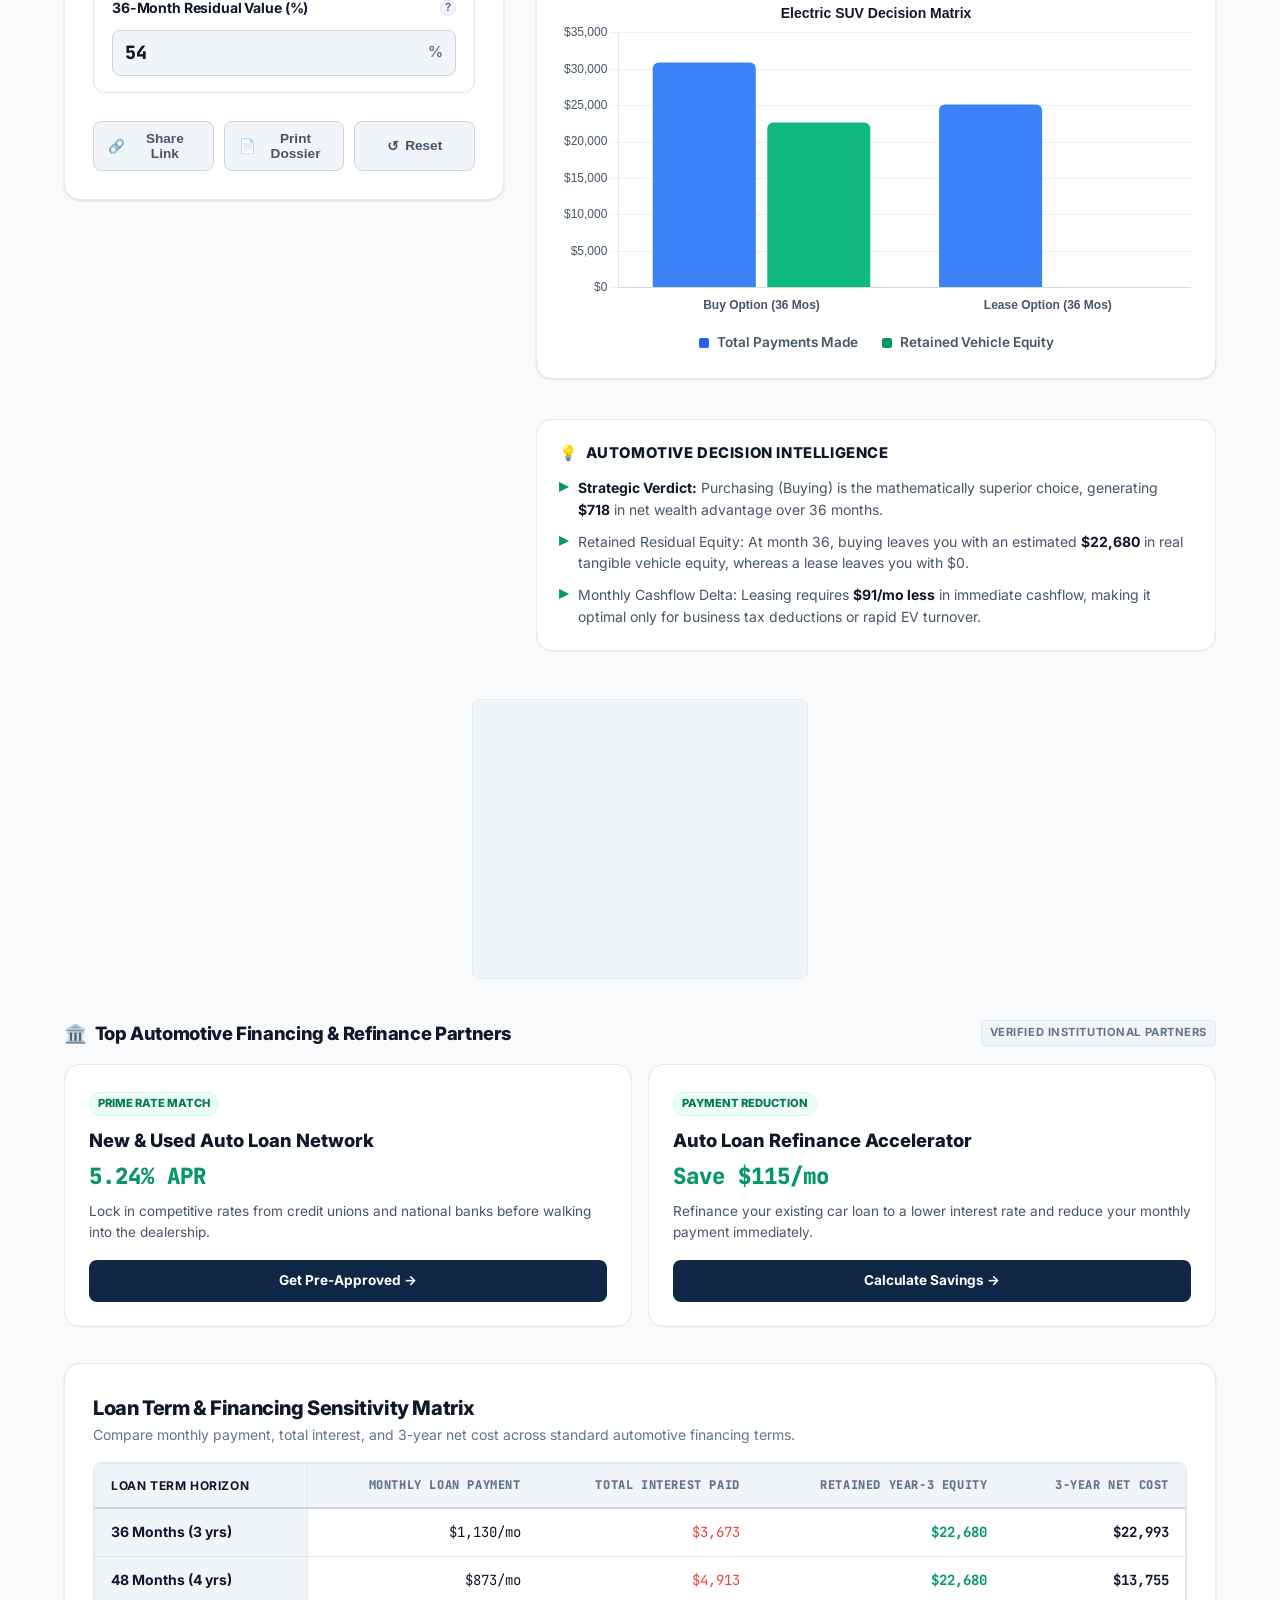
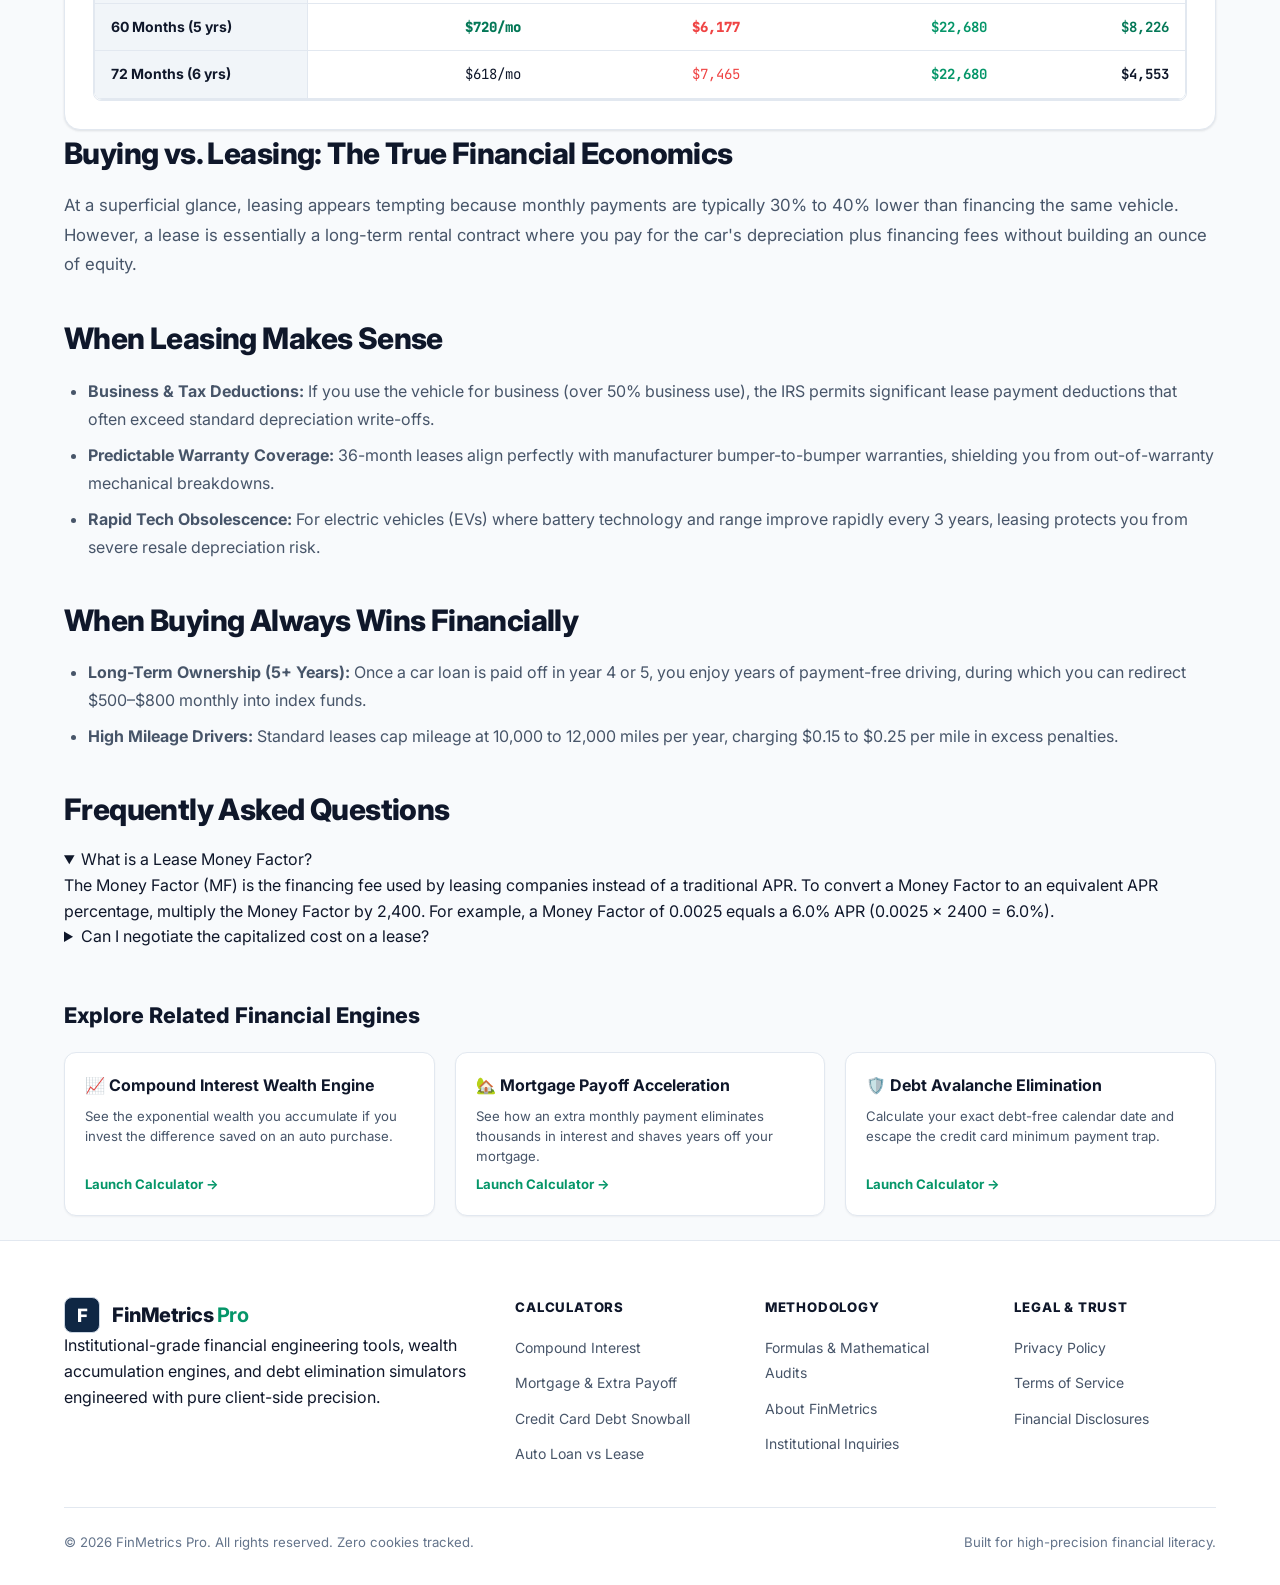
==== commit 1da8cabf: "AdSense: Integrate official Google AdSense code snippet ca-pub-3994203957356254 across all pages" ====
--- a/calculators/auto-loan-lease/index.html
+++ b/calculators/auto-loan-lease/index.html
@@ -5,7 +5,7 @@
   <meta name="viewport" content="width=device-width, initial-scale=1.0">
   <title>Auto Loan vs. Lease Decision Engine — FinMetrics Pro</title>
   <meta name="description" content="Determine the true mathematical cost of buying versus leasing a car over 3 to 5 years, factoring in depreciation curves and retained equity. Free visual chart.">
-  <link rel="canonical" href="https://finmetrics-pro.vercel.app/calculators/auto-loan-lease/">
+  <link rel="canonical" href="https://finmetrics-pro-d1fj.vercel.app/calculators/auto-loan-lease/">
   
   <link rel="preconnect" href="https://fonts.googleapis.com">
   <link rel="preconnect" href="https://fonts.gstatic.com" crossorigin>
@@ -27,6 +27,7 @@
     "description": "Calculate and compare total net wealth costs between purchasing and leasing an automobile over 3 to 5 years."
   }
   </script>
+  <script async src="https://pagead2.googlesyndication.com/pagead/js/adsbygoogle.js?client=ca-pub-3994203957356254" crossorigin="anonymous"></script>
 </head>
 <body data-calc-key="auto-loan-lease">
 
